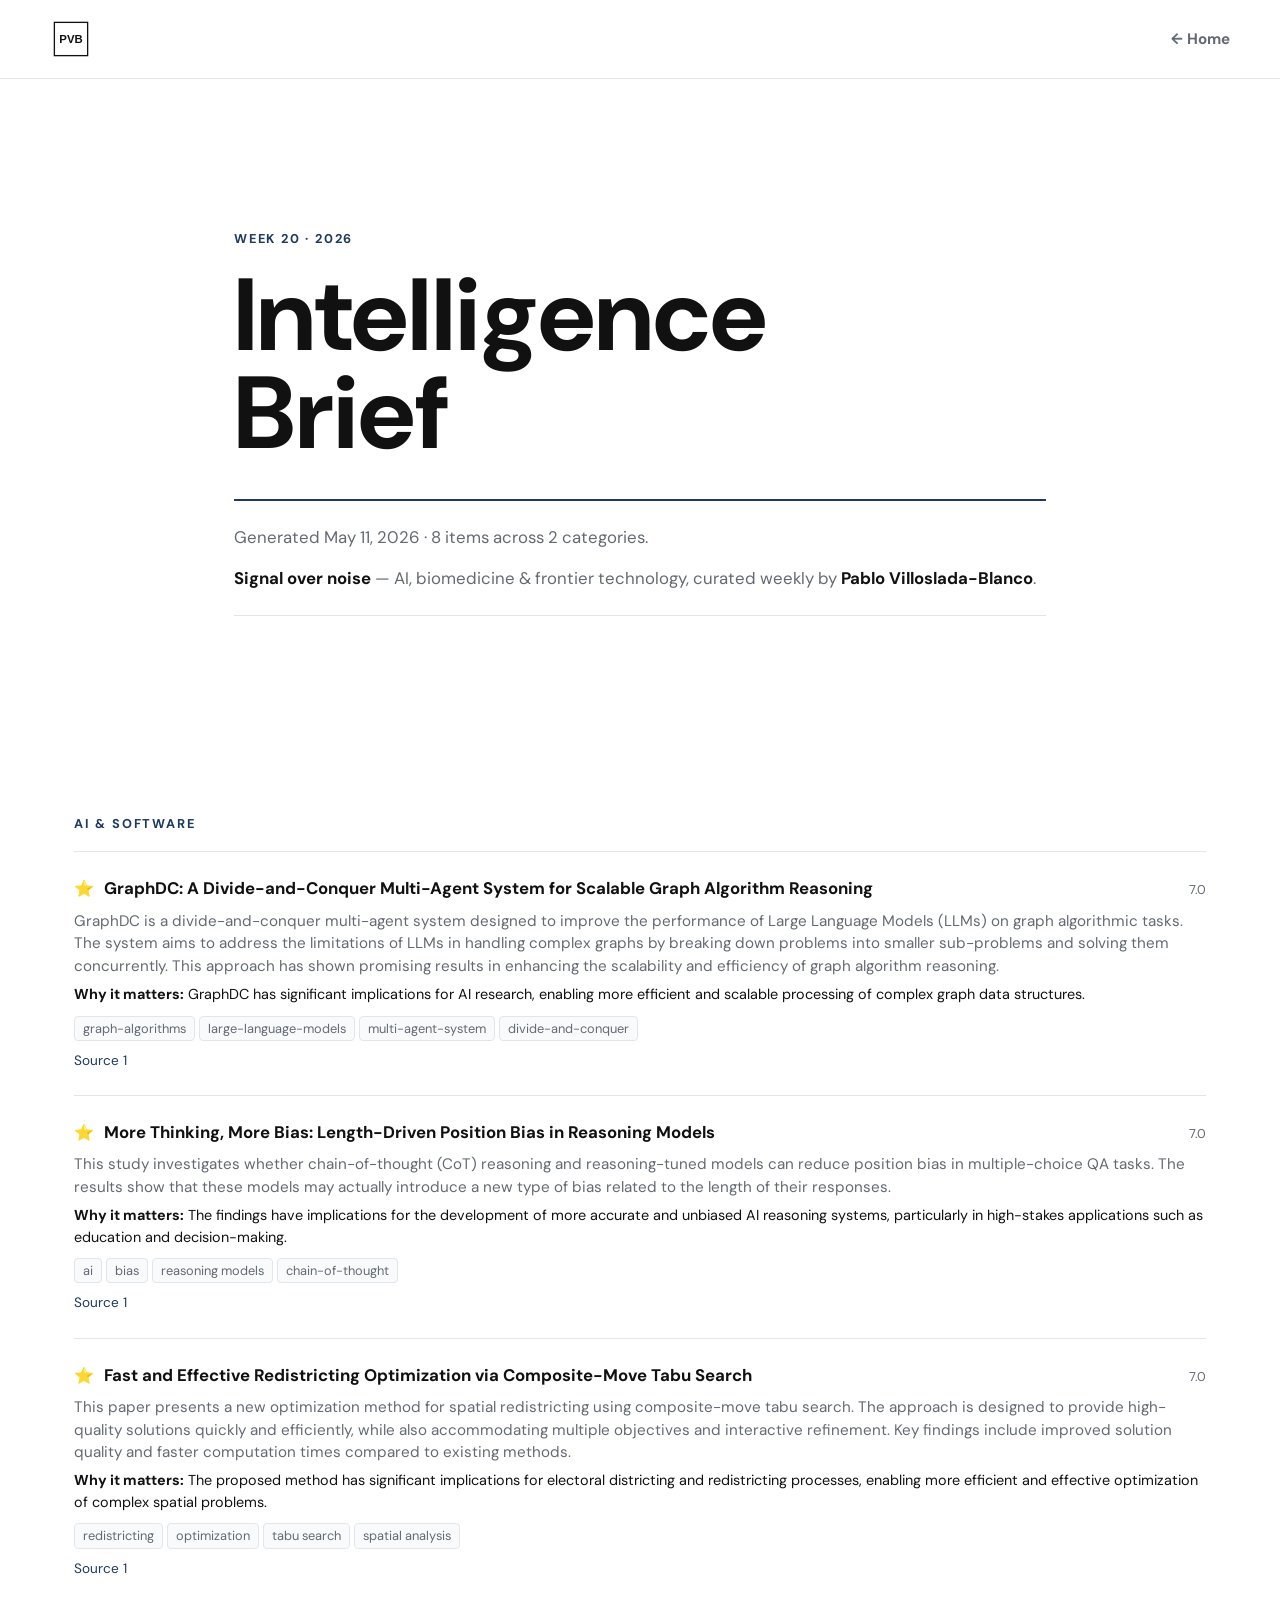
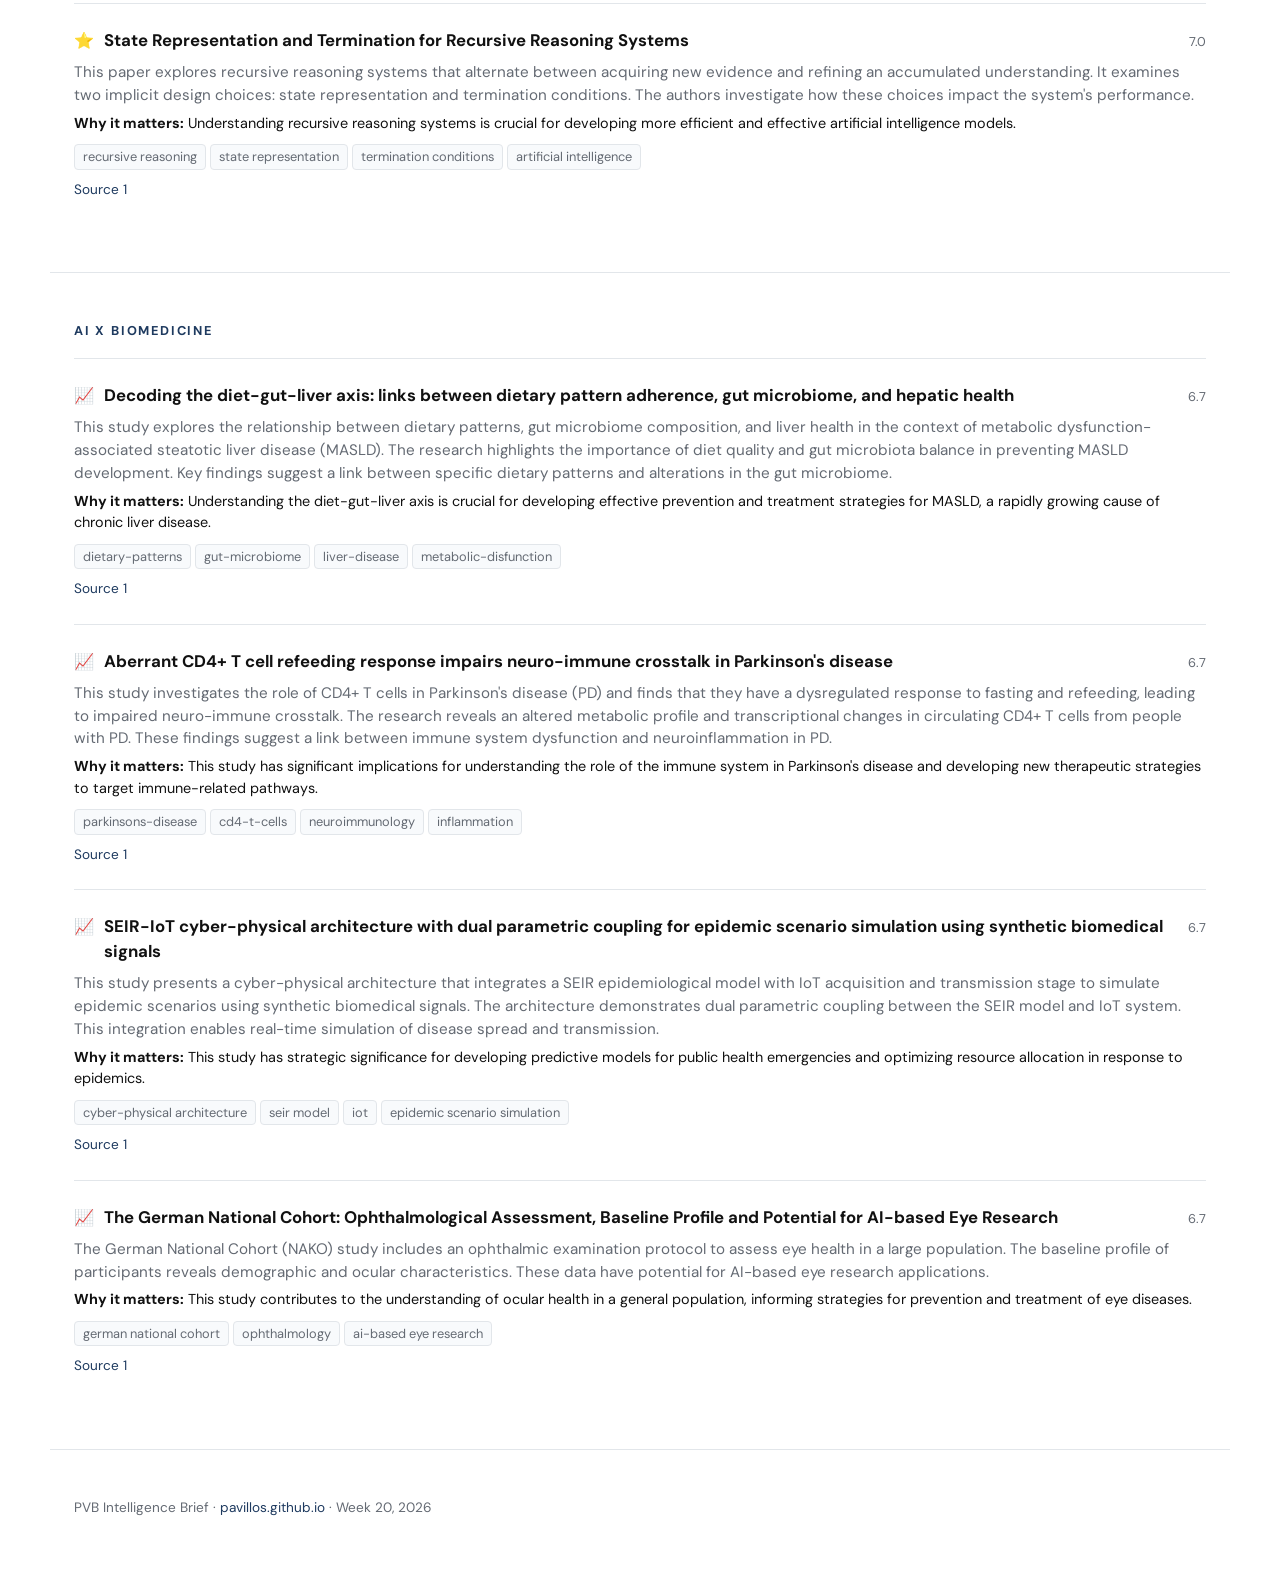
==== brief/index.html @ d98ef54e "Weekly digest — week 20, 2026" ====
<!doctype html>
<html lang="en">
  <head>
    <meta charset="utf-8">
    <meta name="viewport" content="width=device-width, initial-scale=1">
    <title>PVB Intelligence Brief — Week 20, 2026</title>
    <meta name="description" content="Weekly intelligence digest on AI, biomedicine and frontier technology by Pablo Villoslada-Blanco.">
    <meta name="theme-color" content="#1e3a5f">
    <link rel="icon" href="../assets/favicon.svg" type="image/svg+xml">
    <link rel="stylesheet" href="../styles.css">
    <!-- Privacy-friendly analytics by Plausible -->
    <script async src="https://plausible.io/js/pa-gQOaVCIU7dbw2mkgOzoFw.js"></script>
    <script>
      window.plausible=window.plausible||function(){(plausible.q=plausible.q||[]).push(arguments)},plausible.init=plausible.init||function(i){plausible.o=i||{}};
      plausible.init()
    </script>
  </head>
  <body class="brief-page">
    <header class="site-header brief-header">
      <a class="brand" href="../" aria-label="Back to Pablo Villoslada-Blanco home"><img src="../assets/logo-pvb.svg" alt="PVB" width="42" height="42"></a>
      <nav class="brief-nav" aria-label="Brief navigation">
        <a href="../">← Home</a>
      </nav>
    </header>

    <div class="brief-hero">
      <p class="section-kicker">Week 20 · 2026</p>
      <h1>Intelligence<br>Brief</h1>
      <div class="brief-note">
        <p>Generated May 11, 2026 · 8 items across 2 categories.</p>
        <p><strong>Signal over noise</strong> — AI, biomedicine &amp; frontier technology, curated weekly by <strong>Pablo Villoslada-Blanco</strong>.</p>
      </div>
    </div>

    
  <section style="max-width:var(--max);margin:0 auto;padding:48px 24px;border-bottom:1px solid var(--line)">
    <p class="section-kicker">AI & Software</p>
    <div>
    <div style="padding:24px 0;border-top:1px solid var(--line)">
      <div style="display:flex;align-items:baseline;gap:10px;margin-bottom:8px">
        <span style="font-size:1rem">⭐</span>
        <h3 style="margin:0;font-size:1.05rem;font-weight:700;color:var(--ink)">GraphDC: A Divide-and-Conquer Multi-Agent System for Scalable Graph Algorithm Reasoning</h3>
        <span style="margin-left:auto;font-size:0.8rem;color:var(--muted);white-space:nowrap">7.0</span>
      </div>
      <p style="margin:0 0 6px;color:var(--muted);font-size:0.95rem">GraphDC is a divide-and-conquer multi-agent system designed to improve the performance of Large Language Models (LLMs) on graph algorithmic tasks. The system aims to address the limitations of LLMs in handling complex graphs by breaking down problems into smaller sub-problems and solving them concurrently. This approach has shown promising results in enhancing the scalability and efficiency of graph algorithm reasoning.</p>
      <p style="margin:0 0 8px;font-size:0.9rem;color:var(--ink)"><strong>Why it matters:</strong> GraphDC has significant implications for AI research, enabling more efficient and scalable processing of complex graph data structures.</p>
      <div><span style="display:inline-block;background:var(--panel);border:1px solid var(--line);border-radius:4px;padding:2px 8px;font-size:0.8rem;color:var(--muted);margin:2px 4px 2px 0">graph-algorithms</span><span style="display:inline-block;background:var(--panel);border:1px solid var(--line);border-radius:4px;padding:2px 8px;font-size:0.8rem;color:var(--muted);margin:2px 4px 2px 0">large-language-models</span><span style="display:inline-block;background:var(--panel);border:1px solid var(--line);border-radius:4px;padding:2px 8px;font-size:0.8rem;color:var(--muted);margin:2px 4px 2px 0">multi-agent-system</span><span style="display:inline-block;background:var(--panel);border:1px solid var(--line);border-radius:4px;padding:2px 8px;font-size:0.8rem;color:var(--muted);margin:2px 4px 2px 0">divide-and-conquer</span></div>
      <p style="margin:8px 0 0;font-size:0.85rem"><a href="https://arxiv.org/abs/2605.06671" target="_blank" rel="noopener" style="color:var(--accent)">Source 1</a></p>
    </div>
    <div style="padding:24px 0;border-top:1px solid var(--line)">
      <div style="display:flex;align-items:baseline;gap:10px;margin-bottom:8px">
        <span style="font-size:1rem">⭐</span>
        <h3 style="margin:0;font-size:1.05rem;font-weight:700;color:var(--ink)">More Thinking, More Bias: Length-Driven Position Bias in Reasoning Models</h3>
        <span style="margin-left:auto;font-size:0.8rem;color:var(--muted);white-space:nowrap">7.0</span>
      </div>
      <p style="margin:0 0 6px;color:var(--muted);font-size:0.95rem">This study investigates whether chain-of-thought (CoT) reasoning and reasoning-tuned models can reduce position bias in multiple-choice QA tasks. The results show that these models may actually introduce a new type of bias related to the length of their responses.</p>
      <p style="margin:0 0 8px;font-size:0.9rem;color:var(--ink)"><strong>Why it matters:</strong> The findings have implications for the development of more accurate and unbiased AI reasoning systems, particularly in high-stakes applications such as education and decision-making.</p>
      <div><span style="display:inline-block;background:var(--panel);border:1px solid var(--line);border-radius:4px;padding:2px 8px;font-size:0.8rem;color:var(--muted);margin:2px 4px 2px 0">ai</span><span style="display:inline-block;background:var(--panel);border:1px solid var(--line);border-radius:4px;padding:2px 8px;font-size:0.8rem;color:var(--muted);margin:2px 4px 2px 0">bias</span><span style="display:inline-block;background:var(--panel);border:1px solid var(--line);border-radius:4px;padding:2px 8px;font-size:0.8rem;color:var(--muted);margin:2px 4px 2px 0">reasoning models</span><span style="display:inline-block;background:var(--panel);border:1px solid var(--line);border-radius:4px;padding:2px 8px;font-size:0.8rem;color:var(--muted);margin:2px 4px 2px 0">chain-of-thought</span></div>
      <p style="margin:8px 0 0;font-size:0.85rem"><a href="https://arxiv.org/abs/2605.06672" target="_blank" rel="noopener" style="color:var(--accent)">Source 1</a></p>
    </div>
    <div style="padding:24px 0;border-top:1px solid var(--line)">
      <div style="display:flex;align-items:baseline;gap:10px;margin-bottom:8px">
        <span style="font-size:1rem">⭐</span>
        <h3 style="margin:0;font-size:1.05rem;font-weight:700;color:var(--ink)">Fast and Effective Redistricting Optimization via Composite-Move Tabu Search</h3>
        <span style="margin-left:auto;font-size:0.8rem;color:var(--muted);white-space:nowrap">7.0</span>
      </div>
      <p style="margin:0 0 6px;color:var(--muted);font-size:0.95rem">This paper presents a new optimization method for spatial redistricting using composite-move tabu search. The approach is designed to provide high-quality solutions quickly and efficiently, while also accommodating multiple objectives and interactive refinement. Key findings include improved solution quality and faster computation times compared to existing methods.</p>
      <p style="margin:0 0 8px;font-size:0.9rem;color:var(--ink)"><strong>Why it matters:</strong> The proposed method has significant implications for electoral districting and redistricting processes, enabling more efficient and effective optimization of complex spatial problems.</p>
      <div><span style="display:inline-block;background:var(--panel);border:1px solid var(--line);border-radius:4px;padding:2px 8px;font-size:0.8rem;color:var(--muted);margin:2px 4px 2px 0">redistricting</span><span style="display:inline-block;background:var(--panel);border:1px solid var(--line);border-radius:4px;padding:2px 8px;font-size:0.8rem;color:var(--muted);margin:2px 4px 2px 0">optimization</span><span style="display:inline-block;background:var(--panel);border:1px solid var(--line);border-radius:4px;padding:2px 8px;font-size:0.8rem;color:var(--muted);margin:2px 4px 2px 0">tabu search</span><span style="display:inline-block;background:var(--panel);border:1px solid var(--line);border-radius:4px;padding:2px 8px;font-size:0.8rem;color:var(--muted);margin:2px 4px 2px 0">spatial analysis</span></div>
      <p style="margin:8px 0 0;font-size:0.85rem"><a href="https://arxiv.org/abs/2605.06682" target="_blank" rel="noopener" style="color:var(--accent)">Source 1</a></p>
    </div>
    <div style="padding:24px 0;border-top:1px solid var(--line)">
      <div style="display:flex;align-items:baseline;gap:10px;margin-bottom:8px">
        <span style="font-size:1rem">⭐</span>
        <h3 style="margin:0;font-size:1.05rem;font-weight:700;color:var(--ink)">State Representation and Termination for Recursive Reasoning Systems</h3>
        <span style="margin-left:auto;font-size:0.8rem;color:var(--muted);white-space:nowrap">7.0</span>
      </div>
      <p style="margin:0 0 6px;color:var(--muted);font-size:0.95rem">This paper explores recursive reasoning systems that alternate between acquiring new evidence and refining an accumulated understanding. It examines two implicit design choices: state representation and termination conditions. The authors investigate how these choices impact the system's performance.</p>
      <p style="margin:0 0 8px;font-size:0.9rem;color:var(--ink)"><strong>Why it matters:</strong> Understanding recursive reasoning systems is crucial for developing more efficient and effective artificial intelligence models.</p>
      <div><span style="display:inline-block;background:var(--panel);border:1px solid var(--line);border-radius:4px;padding:2px 8px;font-size:0.8rem;color:var(--muted);margin:2px 4px 2px 0">recursive reasoning</span><span style="display:inline-block;background:var(--panel);border:1px solid var(--line);border-radius:4px;padding:2px 8px;font-size:0.8rem;color:var(--muted);margin:2px 4px 2px 0">state representation</span><span style="display:inline-block;background:var(--panel);border:1px solid var(--line);border-radius:4px;padding:2px 8px;font-size:0.8rem;color:var(--muted);margin:2px 4px 2px 0">termination conditions</span><span style="display:inline-block;background:var(--panel);border:1px solid var(--line);border-radius:4px;padding:2px 8px;font-size:0.8rem;color:var(--muted);margin:2px 4px 2px 0">artificial intelligence</span></div>
      <p style="margin:8px 0 0;font-size:0.85rem"><a href="https://arxiv.org/abs/2605.06690" target="_blank" rel="noopener" style="color:var(--accent)">Source 1</a></p>
    </div></div>
  </section>
  <section style="max-width:var(--max);margin:0 auto;padding:48px 24px;border-bottom:1px solid var(--line)">
    <p class="section-kicker">AI x Biomedicine</p>
    <div>
    <div style="padding:24px 0;border-top:1px solid var(--line)">
      <div style="display:flex;align-items:baseline;gap:10px;margin-bottom:8px">
        <span style="font-size:1rem">📈</span>
        <h3 style="margin:0;font-size:1.05rem;font-weight:700;color:var(--ink)">Decoding the diet-gut-liver axis: links between dietary pattern adherence, gut microbiome, and hepatic health</h3>
        <span style="margin-left:auto;font-size:0.8rem;color:var(--muted);white-space:nowrap">6.7</span>
      </div>
      <p style="margin:0 0 6px;color:var(--muted);font-size:0.95rem">This study explores the relationship between dietary patterns, gut microbiome composition, and liver health in the context of metabolic dysfunction-associated steatotic liver disease (MASLD). The research highlights the importance of diet quality and gut microbiota balance in preventing MASLD development. Key findings suggest a link between specific dietary patterns and alterations in the gut microbiome.</p>
      <p style="margin:0 0 8px;font-size:0.9rem;color:var(--ink)"><strong>Why it matters:</strong> Understanding the diet-gut-liver axis is crucial for developing effective prevention and treatment strategies for MASLD, a rapidly growing cause of chronic liver disease.</p>
      <div><span style="display:inline-block;background:var(--panel);border:1px solid var(--line);border-radius:4px;padding:2px 8px;font-size:0.8rem;color:var(--muted);margin:2px 4px 2px 0">dietary-patterns</span><span style="display:inline-block;background:var(--panel);border:1px solid var(--line);border-radius:4px;padding:2px 8px;font-size:0.8rem;color:var(--muted);margin:2px 4px 2px 0">gut-microbiome</span><span style="display:inline-block;background:var(--panel);border:1px solid var(--line);border-radius:4px;padding:2px 8px;font-size:0.8rem;color:var(--muted);margin:2px 4px 2px 0">liver-disease</span><span style="display:inline-block;background:var(--panel);border:1px solid var(--line);border-radius:4px;padding:2px 8px;font-size:0.8rem;color:var(--muted);margin:2px 4px 2px 0">metabolic-disfunction</span></div>
      <p style="margin:8px 0 0;font-size:0.85rem"><a href="https://www.medrxiv.org/content/10.64898/2026.05.04.26352208v1?rss=1" target="_blank" rel="noopener" style="color:var(--accent)">Source 1</a></p>
    </div>
    <div style="padding:24px 0;border-top:1px solid var(--line)">
      <div style="display:flex;align-items:baseline;gap:10px;margin-bottom:8px">
        <span style="font-size:1rem">📈</span>
        <h3 style="margin:0;font-size:1.05rem;font-weight:700;color:var(--ink)">Aberrant CD4+ T cell refeeding response impairs neuro-immune crosstalk in Parkinson's disease</h3>
        <span style="margin-left:auto;font-size:0.8rem;color:var(--muted);white-space:nowrap">6.7</span>
      </div>
      <p style="margin:0 0 6px;color:var(--muted);font-size:0.95rem">This study investigates the role of CD4+ T cells in Parkinson's disease (PD) and finds that they have a dysregulated response to fasting and refeeding, leading to impaired neuro-immune crosstalk. The research reveals an altered metabolic profile and transcriptional changes in circulating CD4+ T cells from people with PD. These findings suggest a link between immune system dysfunction and neuroinflammation in PD.</p>
      <p style="margin:0 0 8px;font-size:0.9rem;color:var(--ink)"><strong>Why it matters:</strong> This study has significant implications for understanding the role of the immune system in Parkinson's disease and developing new therapeutic strategies to target immune-related pathways.</p>
      <div><span style="display:inline-block;background:var(--panel);border:1px solid var(--line);border-radius:4px;padding:2px 8px;font-size:0.8rem;color:var(--muted);margin:2px 4px 2px 0">parkinsons-disease</span><span style="display:inline-block;background:var(--panel);border:1px solid var(--line);border-radius:4px;padding:2px 8px;font-size:0.8rem;color:var(--muted);margin:2px 4px 2px 0">cd4-t-cells</span><span style="display:inline-block;background:var(--panel);border:1px solid var(--line);border-radius:4px;padding:2px 8px;font-size:0.8rem;color:var(--muted);margin:2px 4px 2px 0">neuroimmunology</span><span style="display:inline-block;background:var(--panel);border:1px solid var(--line);border-radius:4px;padding:2px 8px;font-size:0.8rem;color:var(--muted);margin:2px 4px 2px 0">inflammation</span></div>
      <p style="margin:8px 0 0;font-size:0.85rem"><a href="https://www.biorxiv.org/content/10.64898/2026.05.06.723248v1?rss=1" target="_blank" rel="noopener" style="color:var(--accent)">Source 1</a></p>
    </div>
    <div style="padding:24px 0;border-top:1px solid var(--line)">
      <div style="display:flex;align-items:baseline;gap:10px;margin-bottom:8px">
        <span style="font-size:1rem">📈</span>
        <h3 style="margin:0;font-size:1.05rem;font-weight:700;color:var(--ink)">SEIR-IoT cyber-physical architecture with dual parametric coupling for epidemic scenario simulation using synthetic biomedical signals</h3>
        <span style="margin-left:auto;font-size:0.8rem;color:var(--muted);white-space:nowrap">6.7</span>
      </div>
      <p style="margin:0 0 6px;color:var(--muted);font-size:0.95rem">This study presents a cyber-physical architecture that integrates a SEIR epidemiological model with IoT acquisition and transmission stage to simulate epidemic scenarios using synthetic biomedical signals. The architecture demonstrates dual parametric coupling between the SEIR model and IoT system. This integration enables real-time simulation of disease spread and transmission.</p>
      <p style="margin:0 0 8px;font-size:0.9rem;color:var(--ink)"><strong>Why it matters:</strong> This study has strategic significance for developing predictive models for public health emergencies and optimizing resource allocation in response to epidemics.</p>
      <div><span style="display:inline-block;background:var(--panel);border:1px solid var(--line);border-radius:4px;padding:2px 8px;font-size:0.8rem;color:var(--muted);margin:2px 4px 2px 0">cyber-physical architecture</span><span style="display:inline-block;background:var(--panel);border:1px solid var(--line);border-radius:4px;padding:2px 8px;font-size:0.8rem;color:var(--muted);margin:2px 4px 2px 0">seir model</span><span style="display:inline-block;background:var(--panel);border:1px solid var(--line);border-radius:4px;padding:2px 8px;font-size:0.8rem;color:var(--muted);margin:2px 4px 2px 0">iot</span><span style="display:inline-block;background:var(--panel);border:1px solid var(--line);border-radius:4px;padding:2px 8px;font-size:0.8rem;color:var(--muted);margin:2px 4px 2px 0">epidemic scenario simulation</span></div>
      <p style="margin:8px 0 0;font-size:0.85rem"><a href="https://www.medrxiv.org/content/10.64898/2026.05.06.26352603v1?rss=1" target="_blank" rel="noopener" style="color:var(--accent)">Source 1</a></p>
    </div>
    <div style="padding:24px 0;border-top:1px solid var(--line)">
      <div style="display:flex;align-items:baseline;gap:10px;margin-bottom:8px">
        <span style="font-size:1rem">📈</span>
        <h3 style="margin:0;font-size:1.05rem;font-weight:700;color:var(--ink)">The German National Cohort: Ophthalmological Assessment, Baseline Profile and Potential for AI-based Eye Research</h3>
        <span style="margin-left:auto;font-size:0.8rem;color:var(--muted);white-space:nowrap">6.7</span>
      </div>
      <p style="margin:0 0 6px;color:var(--muted);font-size:0.95rem">The German National Cohort (NAKO) study includes an ophthalmic examination protocol to assess eye health in a large population. The baseline profile of participants reveals demographic and ocular characteristics. These data have potential for AI-based eye research applications.</p>
      <p style="margin:0 0 8px;font-size:0.9rem;color:var(--ink)"><strong>Why it matters:</strong> This study contributes to the understanding of ocular health in a general population, informing strategies for prevention and treatment of eye diseases.</p>
      <div><span style="display:inline-block;background:var(--panel);border:1px solid var(--line);border-radius:4px;padding:2px 8px;font-size:0.8rem;color:var(--muted);margin:2px 4px 2px 0">german national cohort</span><span style="display:inline-block;background:var(--panel);border:1px solid var(--line);border-radius:4px;padding:2px 8px;font-size:0.8rem;color:var(--muted);margin:2px 4px 2px 0">ophthalmology</span><span style="display:inline-block;background:var(--panel);border:1px solid var(--line);border-radius:4px;padding:2px 8px;font-size:0.8rem;color:var(--muted);margin:2px 4px 2px 0">ai-based eye research</span></div>
      <p style="margin:8px 0 0;font-size:0.85rem"><a href="https://www.medrxiv.org/content/10.64898/2026.05.04.26352019v1?rss=1" target="_blank" rel="noopener" style="color:var(--accent)">Source 1</a></p>
    </div></div>
  </section>

    <footer style="max-width:var(--max);margin:0 auto;padding:48px 24px;color:var(--muted);font-size:0.85rem">
      <p>PVB Intelligence Brief · <a href="../" style="color:var(--accent)">pavillos.github.io</a> · Week 20, 2026</p>
    </footer>
  </body>
</html>
---- styles.css ----
@import url("https://fonts.googleapis.com/css2?family=DM+Sans:opsz,wght@9..40,300;9..40,400;9..40,500;9..40,700&display=swap");

:root {
  --bg: #ffffff;
  --ink: #111111;
  --muted: #646a73;
  --soft: #f3f5f7;
  --line: #e2e6ea;
  --accent: #1e3a5f;
  --accent-dark: #132540;
  --panel: #f8fafc;
  --max: 1180px;
}

* {
  box-sizing: border-box;
}

html {
  scroll-behavior: smooth;
}

body {
  margin: 0;
  background: var(--bg);
  color: var(--ink);
  font-family: "DM Sans", -apple-system, BlinkMacSystemFont, "Segoe UI", sans-serif;
  line-height: 1.5;
}

a {
  color: inherit;
  text-decoration: none;
}

.site-header {
  position: sticky;
  top: 0;
  z-index: 10;
  display: flex;
  align-items: center;
  justify-content: space-between;
  gap: 24px;
  padding: 18px max(24px, calc((100vw - var(--max)) / 2));
  background: rgba(255, 255, 255, 0.9);
  border-bottom: 1px solid var(--line);
  backdrop-filter: blur(16px);
}

.brand {
  display: grid;
  width: 42px;
  height: 42px;
  place-items: center;
  font-weight: 700;
  letter-spacing: 0;
}

.nav {
  display: flex;
  gap: 24px;
  color: var(--muted);
  font-size: 0.95rem;
}

.nav a:hover,
.text-link:hover,
.link-row a:hover,
.project a:hover,
.contact-links a:hover {
  color: var(--accent);
}

.lang-switch {
  display: flex;
  border: 1px solid var(--line);
}

.lang-button {
  min-width: 42px;
  height: 34px;
  border: 0;
  background: transparent;
  color: var(--muted);
  font: inherit;
  font-size: 0.85rem;
  cursor: pointer;
}

.lang-button.is-active {
  background: var(--ink);
  color: #ffffff;
}

main {
  overflow: hidden;
}

.hero-eyebrow {
  grid-column: 1 / -1;
  justify-self: center;
  width: min(var(--max), calc(100vw - 48px));
  margin-bottom: -18px;
  white-space: nowrap;
  text-align: center;
  font-size: clamp(0.64rem, 0.86vw, 0.8rem);
  letter-spacing: 0.12em;
}

.hero {
  display: grid;
  grid-template-columns: minmax(0, 1.05fr) minmax(320px, 0.72fr);
  gap: clamp(36px, 6vw, 72px);
  align-items: start;
  max-width: var(--max);
  margin: 0 auto;
  padding: clamp(56px, 7vw, 76px) 24px 44px;
}

.eyebrow,
.section-kicker {
  margin: 0 0 18px;
  color: var(--accent);
  font-size: 0.8rem;
  font-weight: 700;
  letter-spacing: 0.14em;
  text-transform: uppercase;
}

h1,
h2,
h3,
p {
  margin-top: 0;
}

h1 {
  max-width: 760px;
  margin-bottom: 24px;
  font-size: clamp(3.2rem, 7vw, 6.6rem);
  line-height: 0.96;
  letter-spacing: 0;
}

h2 {
  margin-bottom: 24px;
  font-size: clamp(2rem, 4vw, 4.25rem);
  line-height: 1.02;
  letter-spacing: 0;
}

h3 {
  margin-bottom: 12px;
  font-size: 1.12rem;
}

.lead {
  max-width: 780px;
  margin-bottom: 20px;
  color: #222831;
  font-size: clamp(1.25rem, 2vw, 1.75rem);
  line-height: 1.35;
}

.current {
  max-width: 720px;
  color: var(--muted);
  font-size: 1.05rem;
}

.actions {
  display: flex;
  flex-wrap: wrap;
  gap: 12px;
  margin-top: 34px;
}

.button {
  display: inline-flex;
  min-height: 44px;
  align-items: center;
  justify-content: center;
  padding: 10px 18px;
  border: 1px solid var(--ink);
  font-weight: 700;
}

.button.primary {
  background: var(--ink);
  color: #ffffff;
}

.button:hover {
  border-color: var(--accent);
  color: var(--accent);
}

.button.primary:hover {
  background: var(--accent);
  color: #ffffff;
}

.button.subtle {
  border-color: var(--line);
  color: var(--accent);
}

.brief-page main {
  overflow: visible;
}

.brief-hero {
  max-width: 860px;
  margin: 0 auto;
  padding: clamp(82px, 12vw, 150px) 24px;
}

.brief-hero h1 {
  max-width: 820px;
  font-size: clamp(3.2rem, 8vw, 7rem);
}

.brief-note {
  display: grid;
  gap: 16px;
  margin: 36px 0 0;
  padding: 24px 0;
  border-top: 2px solid var(--accent);
  border-bottom: 1px solid var(--line);
  color: var(--muted);
  font-size: 1.05rem;
}

.brief-note p {
  margin: 0;
}

.brief-note strong {
  color: var(--ink);
}

.portrait-block {
  margin: 0;
}

.portrait-block img {
  display: block;
  width: 100%;
  height: auto;
  border: 1px solid var(--line);
}

.portrait-block figcaption {
  margin-top: 12px;
  color: var(--muted);
  font-size: 0.9rem;
}

.portrait-brief-link {
  display: flex;
  width: min(100%, 320px);
  min-height: 48px;
  align-items: center;
  justify-content: center;
  margin: 28px auto 0;
  padding: 12px 18px;
  background: var(--accent);
  color: #ffffff;
  font-weight: 700;
  text-align: center;
}

.portrait-brief-link:hover {
  background: var(--accent-dark);
  color: #ffffff;
}

.metrics {
  display: grid;
  grid-template-columns: repeat(4, minmax(0, 1fr));
  justify-content: center;
  justify-items: center;
  gap: 32px;
  width: min(880px, calc(100vw - 48px));
  margin: 0 auto;
  padding: 0 0 42px;
  border-bottom: 1px solid var(--line);
  text-align: center;
}

.metrics div,
.metrics .metric-link {
  width: 100%;
  padding: 24px 8px;
  border-top: 2px solid var(--accent);
}


.metrics .metric-link {
  color: inherit;
}

.metrics .metric-link:hover span {
  color: var(--accent);
}

.metrics strong {
  display: block;
  font-size: clamp(2rem, 4vw, 3.6rem);
  line-height: 1;
}

.metrics span {
  color: var(--muted);
}

.metrics span,
.link-row a,
.project-links a,
.contact-links a {
  overflow-wrap: anywhere;
}

.section {
  max-width: var(--max);
  margin: 0 auto;
  padding: 92px 24px;
  border-bottom: 1px solid var(--line);
}

.section-grid {
  display: grid;
  grid-template-columns: minmax(260px, 0.9fr) minmax(0, 1.1fr);
  gap: 72px;
}

.section-body {
  color: #2f343b;
  font-size: 1.08rem;
}

.section-body p {
  margin-bottom: 18px;
}

.about .section-body p,
#consulting .section-body p {
  text-align: justify;
  hyphens: auto;
}

.card-grid {
  display: grid;
  grid-template-columns: repeat(4, 1fr);
  gap: 16px;
  margin-top: 36px;
}

.card {
  min-height: 245px;
  padding: 24px;
  background: var(--panel);
  border: 1px solid var(--line);
  border-top: 3px solid var(--accent);
}

.card p,
.project p {
  color: var(--muted);
}

.project-list {
  display: grid;
  gap: 14px;
}

.project {
  display: grid;
  grid-template-columns: minmax(0, 1fr) auto;
  gap: 24px;
  align-items: start;
  padding: 22px 0;
  border-top: 1px solid var(--line);
}

.project:last-child {
  border-bottom: 1px solid var(--line);
}

.project a,
.text-link,
.link-row a {
  color: var(--accent);
  font-weight: 700;
}

.link-row {
  display: flex;
  flex-wrap: wrap;
  gap: 16px 24px;
  margin-top: 26px;
}

.service-list {
  display: grid;
  gap: 12px;
  padding-left: 20px;
}

.service-list li::marker {
  color: var(--accent);
}

.contact {
  border-bottom: 0;
}

.contact-panel {
  padding: 42px;
  background: var(--ink);
  color: #ffffff;
}

.contact-panel h2 {
  max-width: 900px;
}

.contact-links {
  display: flex;
  flex-wrap: wrap;
  gap: 16px 26px;
  color: #dbe4ef;
  font-weight: 700;
}

.site-footer {
  display: flex;
  justify-content: space-between;
  gap: 24px;
  max-width: var(--max);
  margin: 0 auto;
  padding: 28px 24px 44px;
  color: var(--muted);
  font-size: 0.92rem;
}

@media (max-width: 1100px) {
  .hero {
    min-height: auto;
  }
}


@media (max-width: 1100px) and (orientation: portrait) {
  .hero {
    grid-template-columns: 1fr;
    gap: 34px;
  }

  .portrait-block {
    max-width: 460px;
    margin-right: auto;
    margin-left: auto;
  }

  .portrait-block img {
    aspect-ratio: 1;
    object-fit: cover;
  }
}

@media (max-width: 920px) {
  .site-header {
    align-items: center;
  }

  .nav {
    display: none;
  }

  .hero,
  .section-grid {
    grid-template-columns: 1fr;
    gap: 34px;
  }

  .hero {
    min-height: auto;
    padding-top: 48px;
  }

  h1 {
    max-width: 720px;
    font-size: clamp(3.2rem, 8vw, 4.8rem);
    line-height: 1;
  }

  .portrait-block {
    max-width: 460px;
    margin-right: auto;
    margin-left: auto;
  }

  .portrait-block img {
    aspect-ratio: 1;
    object-fit: cover;
  }

  .metrics,
  .card-grid {
    grid-template-columns: repeat(2, 1fr);
  }
}

@media (max-width: 560px) {
  .site-header {
    padding: 14px 18px;
  }

  .brand {
    width: 38px;
    height: 38px;
  }

  .hero,
  .section,
  .metrics,
  .site-footer {
    padding-left: 18px;
    padding-right: 18px;
  }

  .hero {
    gap: 28px;
    padding-top: 38px;
    padding-bottom: 34px;
  }

  h1 {
    font-size: clamp(2.45rem, 12vw, 3.35rem);
    line-height: 1;
    margin-bottom: 20px;
  }

  .eyebrow,
  .section-kicker {
    font-size: 0.74rem;
    line-height: 1.45;
  }

  .lead {
    font-size: 1.12rem;
    line-height: 1.4;
  }

  .current {
    font-size: 1rem;
  }

  .actions {
    display: grid;
    grid-template-columns: 1fr;
    gap: 10px;
    margin-top: 28px;
  }

  .button {
    width: 100%;
  }

  .portrait-block {
    max-width: min(100%, 360px);
    margin-right: auto;
    margin-left: auto;
  }

  .portrait-block img {
    aspect-ratio: 1;
    object-fit: cover;
  }

  .section {
    padding-top: 68px;
    padding-bottom: 68px;
  }

  .metrics,
  .card-grid {
    grid-template-columns: 1fr;
  }

  .metrics {
    width: min(340px, calc(100vw - 36px));
  }

  .metrics div,
  .metrics .metric-link {
    padding-right: 12px;
    padding-left: 12px;
  }

  .project {
    grid-template-columns: 1fr;
    gap: 8px;
  }

  .contact-panel {
    padding: 28px;
  }

  .site-footer {
    flex-direction: column;
  }
}

.brand img {
  display: block;
  width: 42px;
  height: 42px;
}

.nav {
  gap: 14px;
  font-size: 0.88rem;
  white-space: nowrap;
}


.portrait-block figcaption {
  text-align: center;
}

.project-links {
  display: flex;
  flex-wrap: wrap;
  gap: 12px 18px;
  justify-content: flex-end;
  color: var(--accent);
  font-weight: 700;
}

.definition-note {
  color: var(--muted);
  border-left: 3px solid var(--accent);
  padding-left: 16px;
}

.screen-grid {
  display: grid;
  grid-template-columns: repeat(2, minmax(0, 1fr));
  gap: 14px;
  margin: 28px 0 20px;
}

.screen-card {
  min-height: 190px;
  padding: 22px;
  border: 1px solid var(--line);
  border-top: 3px solid var(--accent);
  background: #ffffff;
}

.screen-card span,
.timeline span {
  display: block;
  margin-bottom: 10px;
  color: var(--accent);
  font-size: 0.76rem;
  font-weight: 700;
  letter-spacing: 0.12em;
  text-transform: uppercase;
}

.screen-card p,
.timeline p,
.compact-list p {
  color: var(--muted);
}

.compact-list {
  display: grid;
  gap: 16px;
}

.compact-list p {
  margin: 0;
}

.compact-list strong {
  color: var(--ink);
}

.timeline {
  display: grid;
  gap: 24px;
}

.timeline article {
  padding-top: 20px;
  border-top: 1px solid var(--line);
}

@media (max-width: 1120px) {
  .nav {
    gap: 10px;
    font-size: 0.82rem;
  }
}

@media (max-width: 920px) {
  .hero-eyebrow {
    width: calc(100vw - 48px);
    white-space: normal;
  }

  .metrics {
    grid-template-columns: repeat(2, minmax(0, 1fr));
    gap: 28px;
    width: min(520px, calc(100vw - 48px));
  }

  .project-links {
    justify-content: flex-start;
  }
}

@media (max-width: 560px) {
  .screen-grid {
    grid-template-columns: 1fr;
  }

  .hero-eyebrow {
    width: calc(100vw - 36px);
    font-size: 0.68rem;
  }

  .metrics {
    grid-template-columns: 1fr;
    width: min(340px, calc(100vw - 36px));
  }
}

@media (max-width: 1100px) {
  .nav {
    display: none;
  }
}

@media (max-width: 920px) {
  .about .section-body p,
  #consulting .section-body p {
    text-align: left;
    hyphens: none;
  }
}

.brief-header {
  justify-content: space-between;
}

.brief-nav {
  color: var(--muted);
  font-size: 0.95rem;
  font-weight: 700;
}

.brief-nav a:hover {
  color: var(--accent);
}

.brief-main {
  display: grid;
  min-height: calc(100vh - 79px);
  place-items: center;
  padding: 24px;
  text-align: center;
}

.brief-main h1 {
  margin: 0;
  font-size: clamp(3.5rem, 10vw, 8rem);
}
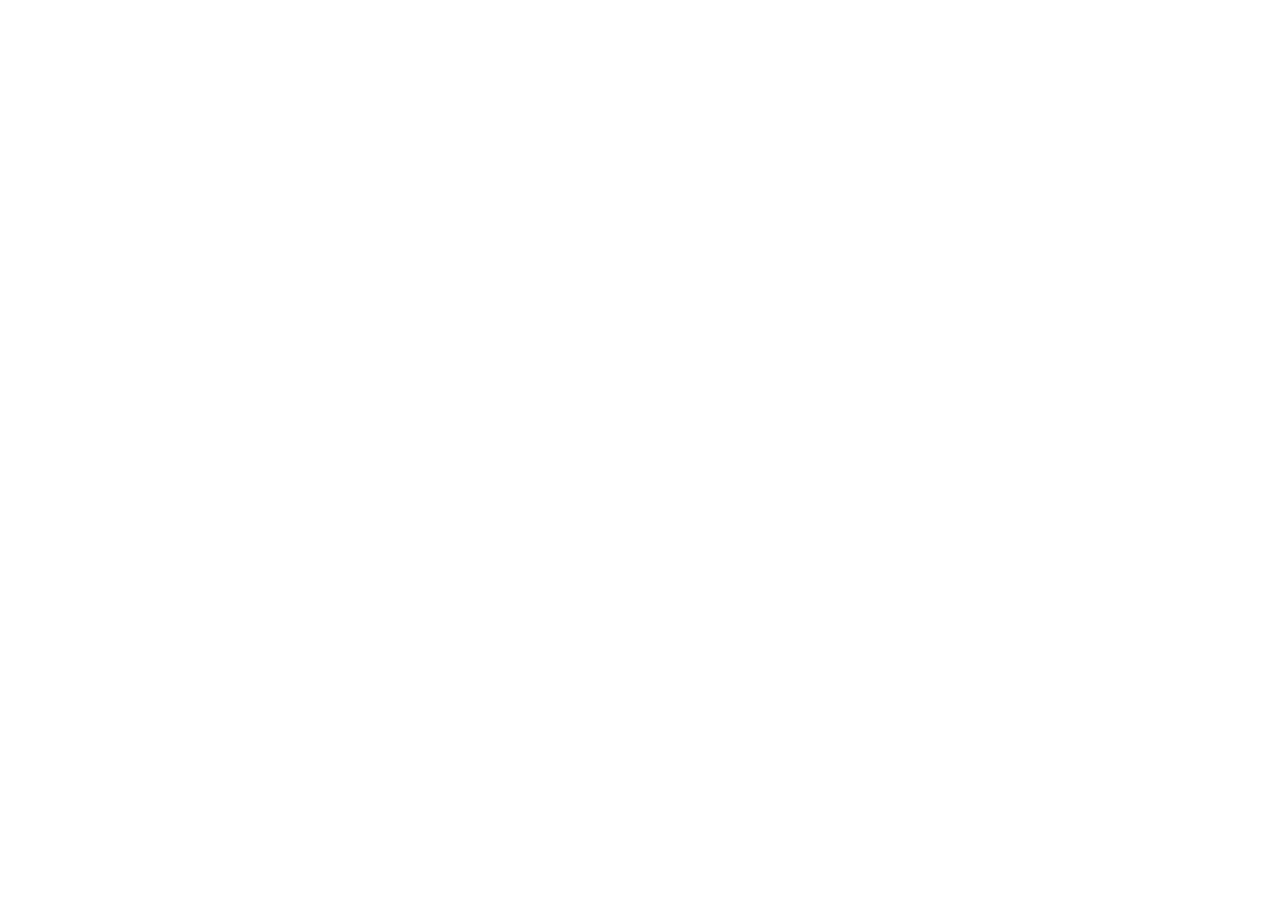
==== commit 0941bfe4: "brief: redirect to Vercel weekly page" ====
--- a/brief/index.html
+++ b/brief/index.html
@@ -2,136 +2,11 @@
 <html lang="en">
   <head>
     <meta charset="utf-8">
-    <meta name="viewport" content="width=device-width, initial-scale=1">
-    <title>PVB Intelligence Brief — Week 20, 2026</title>
-    <meta name="description" content="Weekly intelligence digest on AI, biomedicine and frontier technology by Pablo Villoslada-Blanco.">
-    <meta name="theme-color" content="#1e3a5f">
-    <link rel="icon" href="../assets/favicon.svg" type="image/svg+xml">
-    <link rel="stylesheet" href="../styles.css">
-    <!-- Privacy-friendly analytics by Plausible -->
-    <script async src="https://plausible.io/js/pa-gQOaVCIU7dbw2mkgOzoFw.js"></script>
-    <script>
-      window.plausible=window.plausible||function(){(plausible.q=plausible.q||[]).push(arguments)},plausible.init=plausible.init||function(i){plausible.o=i||{}};
-      plausible.init()
-    </script>
+    <meta http-equiv="refresh" content="0; url=https://pvb-intelligence-brief.vercel.app/weekly">
+    <link rel="canonical" href="https://pvb-intelligence-brief.vercel.app/weekly">
+    <title>PVB Intelligence Brief</title>
   </head>
-  <body class="brief-page">
-    <header class="site-header brief-header">
-      <a class="brand" href="../" aria-label="Back to Pablo Villoslada-Blanco home"><img src="../assets/logo-pvb.svg" alt="PVB" width="42" height="42"></a>
-      <nav class="brief-nav" aria-label="Brief navigation">
-        <a href="../">← Home</a>
-      </nav>
-    </header>
-
-    <div class="brief-hero">
-      <p class="section-kicker">Week 20 · 2026</p>
-      <h1>Intelligence<br>Brief</h1>
-      <div class="brief-note">
-        <p>Generated May 11, 2026 · 8 items across 2 categories.</p>
-        <p><strong>Signal over noise</strong> — AI, biomedicine &amp; frontier technology, curated weekly by <strong>Pablo Villoslada-Blanco</strong>.</p>
-      </div>
-    </div>
-
-    
-  <section style="max-width:var(--max);margin:0 auto;padding:48px 24px;border-bottom:1px solid var(--line)">
-    <p class="section-kicker">AI & Software</p>
-    <div>
-    <div style="padding:24px 0;border-top:1px solid var(--line)">
-      <div style="display:flex;align-items:baseline;gap:10px;margin-bottom:8px">
-        <span style="font-size:1rem">⭐</span>
-        <h3 style="margin:0;font-size:1.05rem;font-weight:700;color:var(--ink)">GraphDC: A Divide-and-Conquer Multi-Agent System for Scalable Graph Algorithm Reasoning</h3>
-        <span style="margin-left:auto;font-size:0.8rem;color:var(--muted);white-space:nowrap">7.0</span>
-      </div>
-      <p style="margin:0 0 6px;color:var(--muted);font-size:0.95rem">GraphDC is a divide-and-conquer multi-agent system designed to improve the performance of Large Language Models (LLMs) on graph algorithmic tasks. The system aims to address the limitations of LLMs in handling complex graphs by breaking down problems into smaller sub-problems and solving them concurrently. This approach has shown promising results in enhancing the scalability and efficiency of graph algorithm reasoning.</p>
-      <p style="margin:0 0 8px;font-size:0.9rem;color:var(--ink)"><strong>Why it matters:</strong> GraphDC has significant implications for AI research, enabling more efficient and scalable processing of complex graph data structures.</p>
-      <div><span style="display:inline-block;background:var(--panel);border:1px solid var(--line);border-radius:4px;padding:2px 8px;font-size:0.8rem;color:var(--muted);margin:2px 4px 2px 0">graph-algorithms</span><span style="display:inline-block;background:var(--panel);border:1px solid var(--line);border-radius:4px;padding:2px 8px;font-size:0.8rem;color:var(--muted);margin:2px 4px 2px 0">large-language-models</span><span style="display:inline-block;background:var(--panel);border:1px solid var(--line);border-radius:4px;padding:2px 8px;font-size:0.8rem;color:var(--muted);margin:2px 4px 2px 0">multi-agent-system</span><span style="display:inline-block;background:var(--panel);border:1px solid var(--line);border-radius:4px;padding:2px 8px;font-size:0.8rem;color:var(--muted);margin:2px 4px 2px 0">divide-and-conquer</span></div>
-      <p style="margin:8px 0 0;font-size:0.85rem"><a href="https://arxiv.org/abs/2605.06671" target="_blank" rel="noopener" style="color:var(--accent)">Source 1</a></p>
-    </div>
-    <div style="padding:24px 0;border-top:1px solid var(--line)">
-      <div style="display:flex;align-items:baseline;gap:10px;margin-bottom:8px">
-        <span style="font-size:1rem">⭐</span>
-        <h3 style="margin:0;font-size:1.05rem;font-weight:700;color:var(--ink)">More Thinking, More Bias: Length-Driven Position Bias in Reasoning Models</h3>
-        <span style="margin-left:auto;font-size:0.8rem;color:var(--muted);white-space:nowrap">7.0</span>
-      </div>
-      <p style="margin:0 0 6px;color:var(--muted);font-size:0.95rem">This study investigates whether chain-of-thought (CoT) reasoning and reasoning-tuned models can reduce position bias in multiple-choice QA tasks. The results show that these models may actually introduce a new type of bias related to the length of their responses.</p>
-      <p style="margin:0 0 8px;font-size:0.9rem;color:var(--ink)"><strong>Why it matters:</strong> The findings have implications for the development of more accurate and unbiased AI reasoning systems, particularly in high-stakes applications such as education and decision-making.</p>
-      <div><span style="display:inline-block;background:var(--panel);border:1px solid var(--line);border-radius:4px;padding:2px 8px;font-size:0.8rem;color:var(--muted);margin:2px 4px 2px 0">ai</span><span style="display:inline-block;background:var(--panel);border:1px solid var(--line);border-radius:4px;padding:2px 8px;font-size:0.8rem;color:var(--muted);margin:2px 4px 2px 0">bias</span><span style="display:inline-block;background:var(--panel);border:1px solid var(--line);border-radius:4px;padding:2px 8px;font-size:0.8rem;color:var(--muted);margin:2px 4px 2px 0">reasoning models</span><span style="display:inline-block;background:var(--panel);border:1px solid var(--line);border-radius:4px;padding:2px 8px;font-size:0.8rem;color:var(--muted);margin:2px 4px 2px 0">chain-of-thought</span></div>
-      <p style="margin:8px 0 0;font-size:0.85rem"><a href="https://arxiv.org/abs/2605.06672" target="_blank" rel="noopener" style="color:var(--accent)">Source 1</a></p>
-    </div>
-    <div style="padding:24px 0;border-top:1px solid var(--line)">
-      <div style="display:flex;align-items:baseline;gap:10px;margin-bottom:8px">
-        <span style="font-size:1rem">⭐</span>
-        <h3 style="margin:0;font-size:1.05rem;font-weight:700;color:var(--ink)">Fast and Effective Redistricting Optimization via Composite-Move Tabu Search</h3>
-        <span style="margin-left:auto;font-size:0.8rem;color:var(--muted);white-space:nowrap">7.0</span>
-      </div>
-      <p style="margin:0 0 6px;color:var(--muted);font-size:0.95rem">This paper presents a new optimization method for spatial redistricting using composite-move tabu search. The approach is designed to provide high-quality solutions quickly and efficiently, while also accommodating multiple objectives and interactive refinement. Key findings include improved solution quality and faster computation times compared to existing methods.</p>
-      <p style="margin:0 0 8px;font-size:0.9rem;color:var(--ink)"><strong>Why it matters:</strong> The proposed method has significant implications for electoral districting and redistricting processes, enabling more efficient and effective optimization of complex spatial problems.</p>
-      <div><span style="display:inline-block;background:var(--panel);border:1px solid var(--line);border-radius:4px;padding:2px 8px;font-size:0.8rem;color:var(--muted);margin:2px 4px 2px 0">redistricting</span><span style="display:inline-block;background:var(--panel);border:1px solid var(--line);border-radius:4px;padding:2px 8px;font-size:0.8rem;color:var(--muted);margin:2px 4px 2px 0">optimization</span><span style="display:inline-block;background:var(--panel);border:1px solid var(--line);border-radius:4px;padding:2px 8px;font-size:0.8rem;color:var(--muted);margin:2px 4px 2px 0">tabu search</span><span style="display:inline-block;background:var(--panel);border:1px solid var(--line);border-radius:4px;padding:2px 8px;font-size:0.8rem;color:var(--muted);margin:2px 4px 2px 0">spatial analysis</span></div>
-      <p style="margin:8px 0 0;font-size:0.85rem"><a href="https://arxiv.org/abs/2605.06682" target="_blank" rel="noopener" style="color:var(--accent)">Source 1</a></p>
-    </div>
-    <div style="padding:24px 0;border-top:1px solid var(--line)">
-      <div style="display:flex;align-items:baseline;gap:10px;margin-bottom:8px">
-        <span style="font-size:1rem">⭐</span>
-        <h3 style="margin:0;font-size:1.05rem;font-weight:700;color:var(--ink)">State Representation and Termination for Recursive Reasoning Systems</h3>
-        <span style="margin-left:auto;font-size:0.8rem;color:var(--muted);white-space:nowrap">7.0</span>
-      </div>
-      <p style="margin:0 0 6px;color:var(--muted);font-size:0.95rem">This paper explores recursive reasoning systems that alternate between acquiring new evidence and refining an accumulated understanding. It examines two implicit design choices: state representation and termination conditions. The authors investigate how these choices impact the system's performance.</p>
-      <p style="margin:0 0 8px;font-size:0.9rem;color:var(--ink)"><strong>Why it matters:</strong> Understanding recursive reasoning systems is crucial for developing more efficient and effective artificial intelligence models.</p>
-      <div><span style="display:inline-block;background:var(--panel);border:1px solid var(--line);border-radius:4px;padding:2px 8px;font-size:0.8rem;color:var(--muted);margin:2px 4px 2px 0">recursive reasoning</span><span style="display:inline-block;background:var(--panel);border:1px solid var(--line);border-radius:4px;padding:2px 8px;font-size:0.8rem;color:var(--muted);margin:2px 4px 2px 0">state representation</span><span style="display:inline-block;background:var(--panel);border:1px solid var(--line);border-radius:4px;padding:2px 8px;font-size:0.8rem;color:var(--muted);margin:2px 4px 2px 0">termination conditions</span><span style="display:inline-block;background:var(--panel);border:1px solid var(--line);border-radius:4px;padding:2px 8px;font-size:0.8rem;color:var(--muted);margin:2px 4px 2px 0">artificial intelligence</span></div>
-      <p style="margin:8px 0 0;font-size:0.85rem"><a href="https://arxiv.org/abs/2605.06690" target="_blank" rel="noopener" style="color:var(--accent)">Source 1</a></p>
-    </div></div>
-  </section>
-  <section style="max-width:var(--max);margin:0 auto;padding:48px 24px;border-bottom:1px solid var(--line)">
-    <p class="section-kicker">AI x Biomedicine</p>
-    <div>
-    <div style="padding:24px 0;border-top:1px solid var(--line)">
-      <div style="display:flex;align-items:baseline;gap:10px;margin-bottom:8px">
-        <span style="font-size:1rem">📈</span>
-        <h3 style="margin:0;font-size:1.05rem;font-weight:700;color:var(--ink)">Decoding the diet-gut-liver axis: links between dietary pattern adherence, gut microbiome, and hepatic health</h3>
-        <span style="margin-left:auto;font-size:0.8rem;color:var(--muted);white-space:nowrap">6.7</span>
-      </div>
-      <p style="margin:0 0 6px;color:var(--muted);font-size:0.95rem">This study explores the relationship between dietary patterns, gut microbiome composition, and liver health in the context of metabolic dysfunction-associated steatotic liver disease (MASLD). The research highlights the importance of diet quality and gut microbiota balance in preventing MASLD development. Key findings suggest a link between specific dietary patterns and alterations in the gut microbiome.</p>
-      <p style="margin:0 0 8px;font-size:0.9rem;color:var(--ink)"><strong>Why it matters:</strong> Understanding the diet-gut-liver axis is crucial for developing effective prevention and treatment strategies for MASLD, a rapidly growing cause of chronic liver disease.</p>
-      <div><span style="display:inline-block;background:var(--panel);border:1px solid var(--line);border-radius:4px;padding:2px 8px;font-size:0.8rem;color:var(--muted);margin:2px 4px 2px 0">dietary-patterns</span><span style="display:inline-block;background:var(--panel);border:1px solid var(--line);border-radius:4px;padding:2px 8px;font-size:0.8rem;color:var(--muted);margin:2px 4px 2px 0">gut-microbiome</span><span style="display:inline-block;background:var(--panel);border:1px solid var(--line);border-radius:4px;padding:2px 8px;font-size:0.8rem;color:var(--muted);margin:2px 4px 2px 0">liver-disease</span><span style="display:inline-block;background:var(--panel);border:1px solid var(--line);border-radius:4px;padding:2px 8px;font-size:0.8rem;color:var(--muted);margin:2px 4px 2px 0">metabolic-disfunction</span></div>
-      <p style="margin:8px 0 0;font-size:0.85rem"><a href="https://www.medrxiv.org/content/10.64898/2026.05.04.26352208v1?rss=1" target="_blank" rel="noopener" style="color:var(--accent)">Source 1</a></p>
-    </div>
-    <div style="padding:24px 0;border-top:1px solid var(--line)">
-      <div style="display:flex;align-items:baseline;gap:10px;margin-bottom:8px">
-        <span style="font-size:1rem">📈</span>
-        <h3 style="margin:0;font-size:1.05rem;font-weight:700;color:var(--ink)">Aberrant CD4+ T cell refeeding response impairs neuro-immune crosstalk in Parkinson's disease</h3>
-        <span style="margin-left:auto;font-size:0.8rem;color:var(--muted);white-space:nowrap">6.7</span>
-      </div>
-      <p style="margin:0 0 6px;color:var(--muted);font-size:0.95rem">This study investigates the role of CD4+ T cells in Parkinson's disease (PD) and finds that they have a dysregulated response to fasting and refeeding, leading to impaired neuro-immune crosstalk. The research reveals an altered metabolic profile and transcriptional changes in circulating CD4+ T cells from people with PD. These findings suggest a link between immune system dysfunction and neuroinflammation in PD.</p>
-      <p style="margin:0 0 8px;font-size:0.9rem;color:var(--ink)"><strong>Why it matters:</strong> This study has significant implications for understanding the role of the immune system in Parkinson's disease and developing new therapeutic strategies to target immune-related pathways.</p>
-      <div><span style="display:inline-block;background:var(--panel);border:1px solid var(--line);border-radius:4px;padding:2px 8px;font-size:0.8rem;color:var(--muted);margin:2px 4px 2px 0">parkinsons-disease</span><span style="display:inline-block;background:var(--panel);border:1px solid var(--line);border-radius:4px;padding:2px 8px;font-size:0.8rem;color:var(--muted);margin:2px 4px 2px 0">cd4-t-cells</span><span style="display:inline-block;background:var(--panel);border:1px solid var(--line);border-radius:4px;padding:2px 8px;font-size:0.8rem;color:var(--muted);margin:2px 4px 2px 0">neuroimmunology</span><span style="display:inline-block;background:var(--panel);border:1px solid var(--line);border-radius:4px;padding:2px 8px;font-size:0.8rem;color:var(--muted);margin:2px 4px 2px 0">inflammation</span></div>
-      <p style="margin:8px 0 0;font-size:0.85rem"><a href="https://www.biorxiv.org/content/10.64898/2026.05.06.723248v1?rss=1" target="_blank" rel="noopener" style="color:var(--accent)">Source 1</a></p>
-    </div>
-    <div style="padding:24px 0;border-top:1px solid var(--line)">
-      <div style="display:flex;align-items:baseline;gap:10px;margin-bottom:8px">
-        <span style="font-size:1rem">📈</span>
-        <h3 style="margin:0;font-size:1.05rem;font-weight:700;color:var(--ink)">SEIR-IoT cyber-physical architecture with dual parametric coupling for epidemic scenario simulation using synthetic biomedical signals</h3>
-        <span style="margin-left:auto;font-size:0.8rem;color:var(--muted);white-space:nowrap">6.7</span>
-      </div>
-      <p style="margin:0 0 6px;color:var(--muted);font-size:0.95rem">This study presents a cyber-physical architecture that integrates a SEIR epidemiological model with IoT acquisition and transmission stage to simulate epidemic scenarios using synthetic biomedical signals. The architecture demonstrates dual parametric coupling between the SEIR model and IoT system. This integration enables real-time simulation of disease spread and transmission.</p>
-      <p style="margin:0 0 8px;font-size:0.9rem;color:var(--ink)"><strong>Why it matters:</strong> This study has strategic significance for developing predictive models for public health emergencies and optimizing resource allocation in response to epidemics.</p>
-      <div><span style="display:inline-block;background:var(--panel);border:1px solid var(--line);border-radius:4px;padding:2px 8px;font-size:0.8rem;color:var(--muted);margin:2px 4px 2px 0">cyber-physical architecture</span><span style="display:inline-block;background:var(--panel);border:1px solid var(--line);border-radius:4px;padding:2px 8px;font-size:0.8rem;color:var(--muted);margin:2px 4px 2px 0">seir model</span><span style="display:inline-block;background:var(--panel);border:1px solid var(--line);border-radius:4px;padding:2px 8px;font-size:0.8rem;color:var(--muted);margin:2px 4px 2px 0">iot</span><span style="display:inline-block;background:var(--panel);border:1px solid var(--line);border-radius:4px;padding:2px 8px;font-size:0.8rem;color:var(--muted);margin:2px 4px 2px 0">epidemic scenario simulation</span></div>
-      <p style="margin:8px 0 0;font-size:0.85rem"><a href="https://www.medrxiv.org/content/10.64898/2026.05.06.26352603v1?rss=1" target="_blank" rel="noopener" style="color:var(--accent)">Source 1</a></p>
-    </div>
-    <div style="padding:24px 0;border-top:1px solid var(--line)">
-      <div style="display:flex;align-items:baseline;gap:10px;margin-bottom:8px">
-        <span style="font-size:1rem">📈</span>
-        <h3 style="margin:0;font-size:1.05rem;font-weight:700;color:var(--ink)">The German National Cohort: Ophthalmological Assessment, Baseline Profile and Potential for AI-based Eye Research</h3>
-        <span style="margin-left:auto;font-size:0.8rem;color:var(--muted);white-space:nowrap">6.7</span>
-      </div>
-      <p style="margin:0 0 6px;color:var(--muted);font-size:0.95rem">The German National Cohort (NAKO) study includes an ophthalmic examination protocol to assess eye health in a large population. The baseline profile of participants reveals demographic and ocular characteristics. These data have potential for AI-based eye research applications.</p>
-      <p style="margin:0 0 8px;font-size:0.9rem;color:var(--ink)"><strong>Why it matters:</strong> This study contributes to the understanding of ocular health in a general population, informing strategies for prevention and treatment of eye diseases.</p>
-      <div><span style="display:inline-block;background:var(--panel);border:1px solid var(--line);border-radius:4px;padding:2px 8px;font-size:0.8rem;color:var(--muted);margin:2px 4px 2px 0">german national cohort</span><span style="display:inline-block;background:var(--panel);border:1px solid var(--line);border-radius:4px;padding:2px 8px;font-size:0.8rem;color:var(--muted);margin:2px 4px 2px 0">ophthalmology</span><span style="display:inline-block;background:var(--panel);border:1px solid var(--line);border-radius:4px;padding:2px 8px;font-size:0.8rem;color:var(--muted);margin:2px 4px 2px 0">ai-based eye research</span></div>
-      <p style="margin:8px 0 0;font-size:0.85rem"><a href="https://www.medrxiv.org/content/10.64898/2026.05.04.26352019v1?rss=1" target="_blank" rel="noopener" style="color:var(--accent)">Source 1</a></p>
-    </div></div>
-  </section>
-
-    <footer style="max-width:var(--max);margin:0 auto;padding:48px 24px;color:var(--muted);font-size:0.85rem">
-      <p>PVB Intelligence Brief · <a href="../" style="color:var(--accent)">pavillos.github.io</a> · Week 20, 2026</p>
-    </footer>
+  <body>
+    <p>Redirecting to <a href="https://pvb-intelligence-brief.vercel.app/weekly">PVB Intelligence Brief</a>…</p>
   </body>
-</html>+</html>
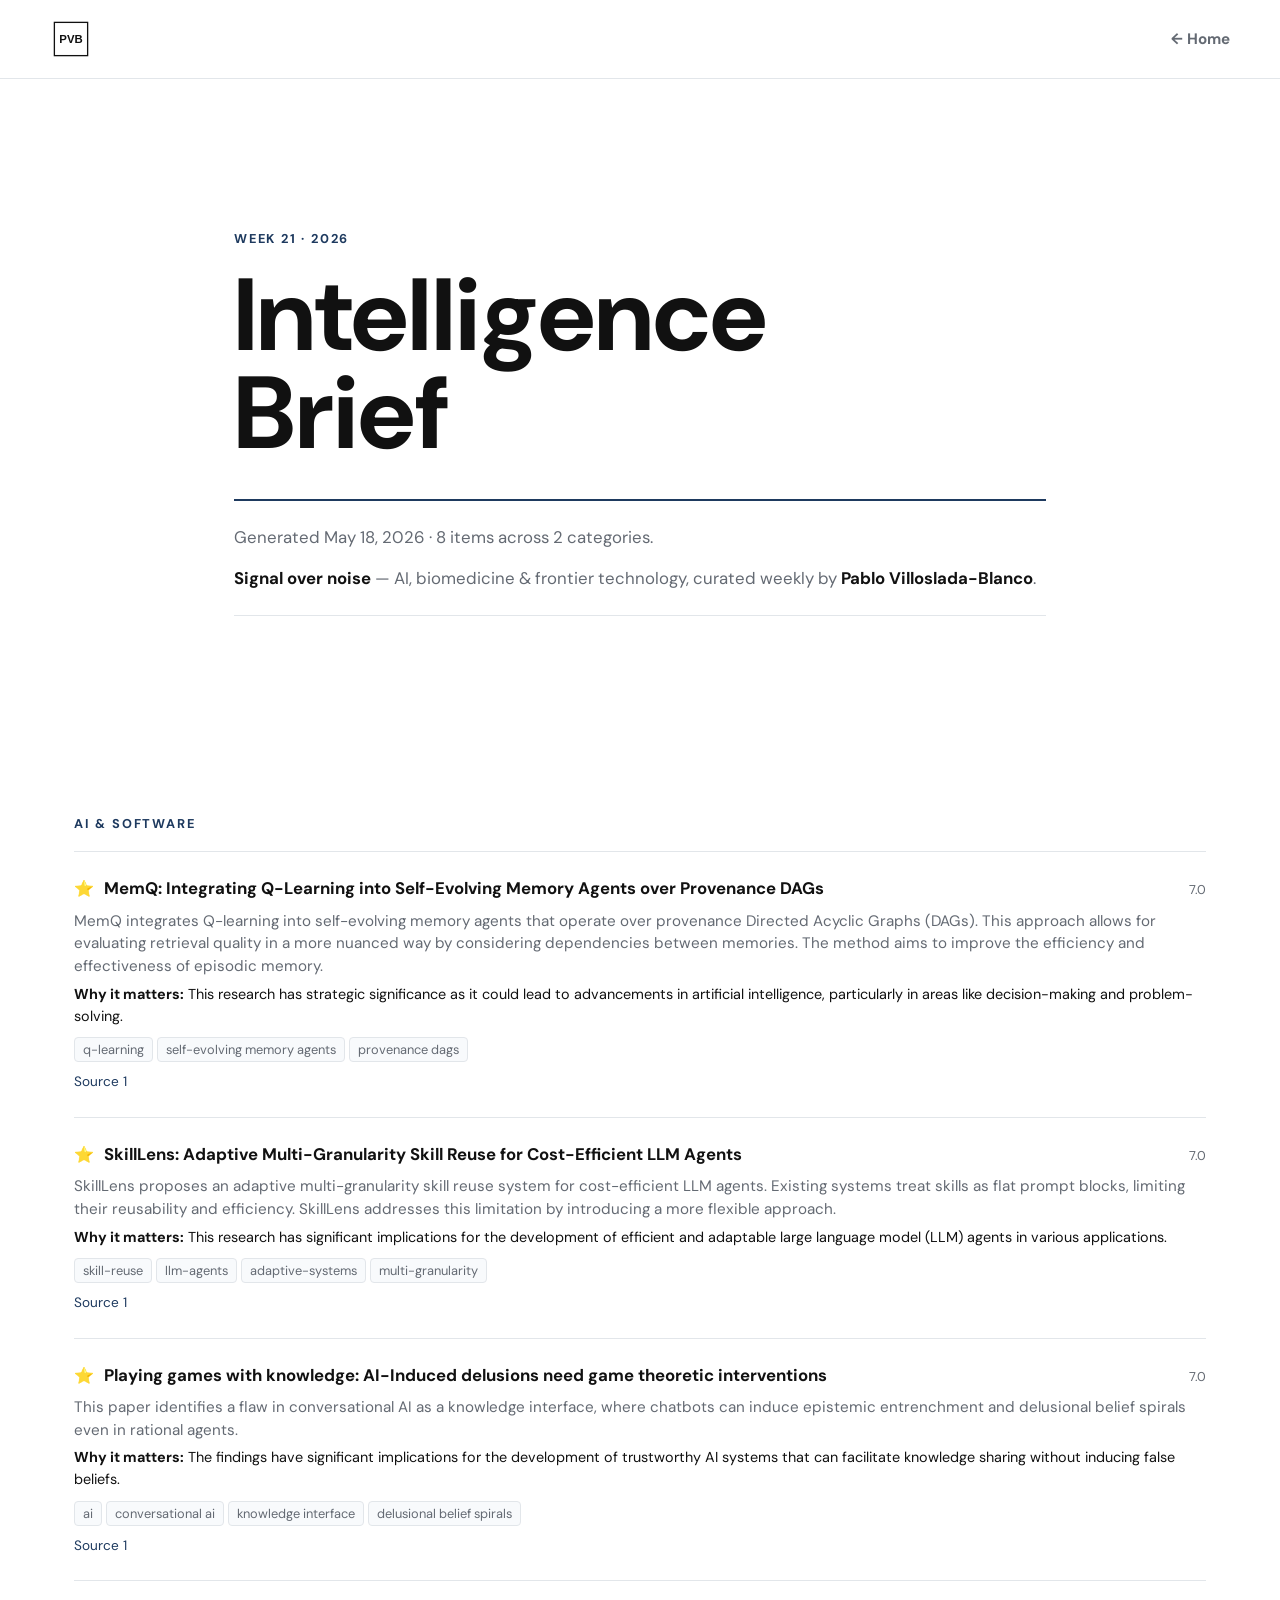
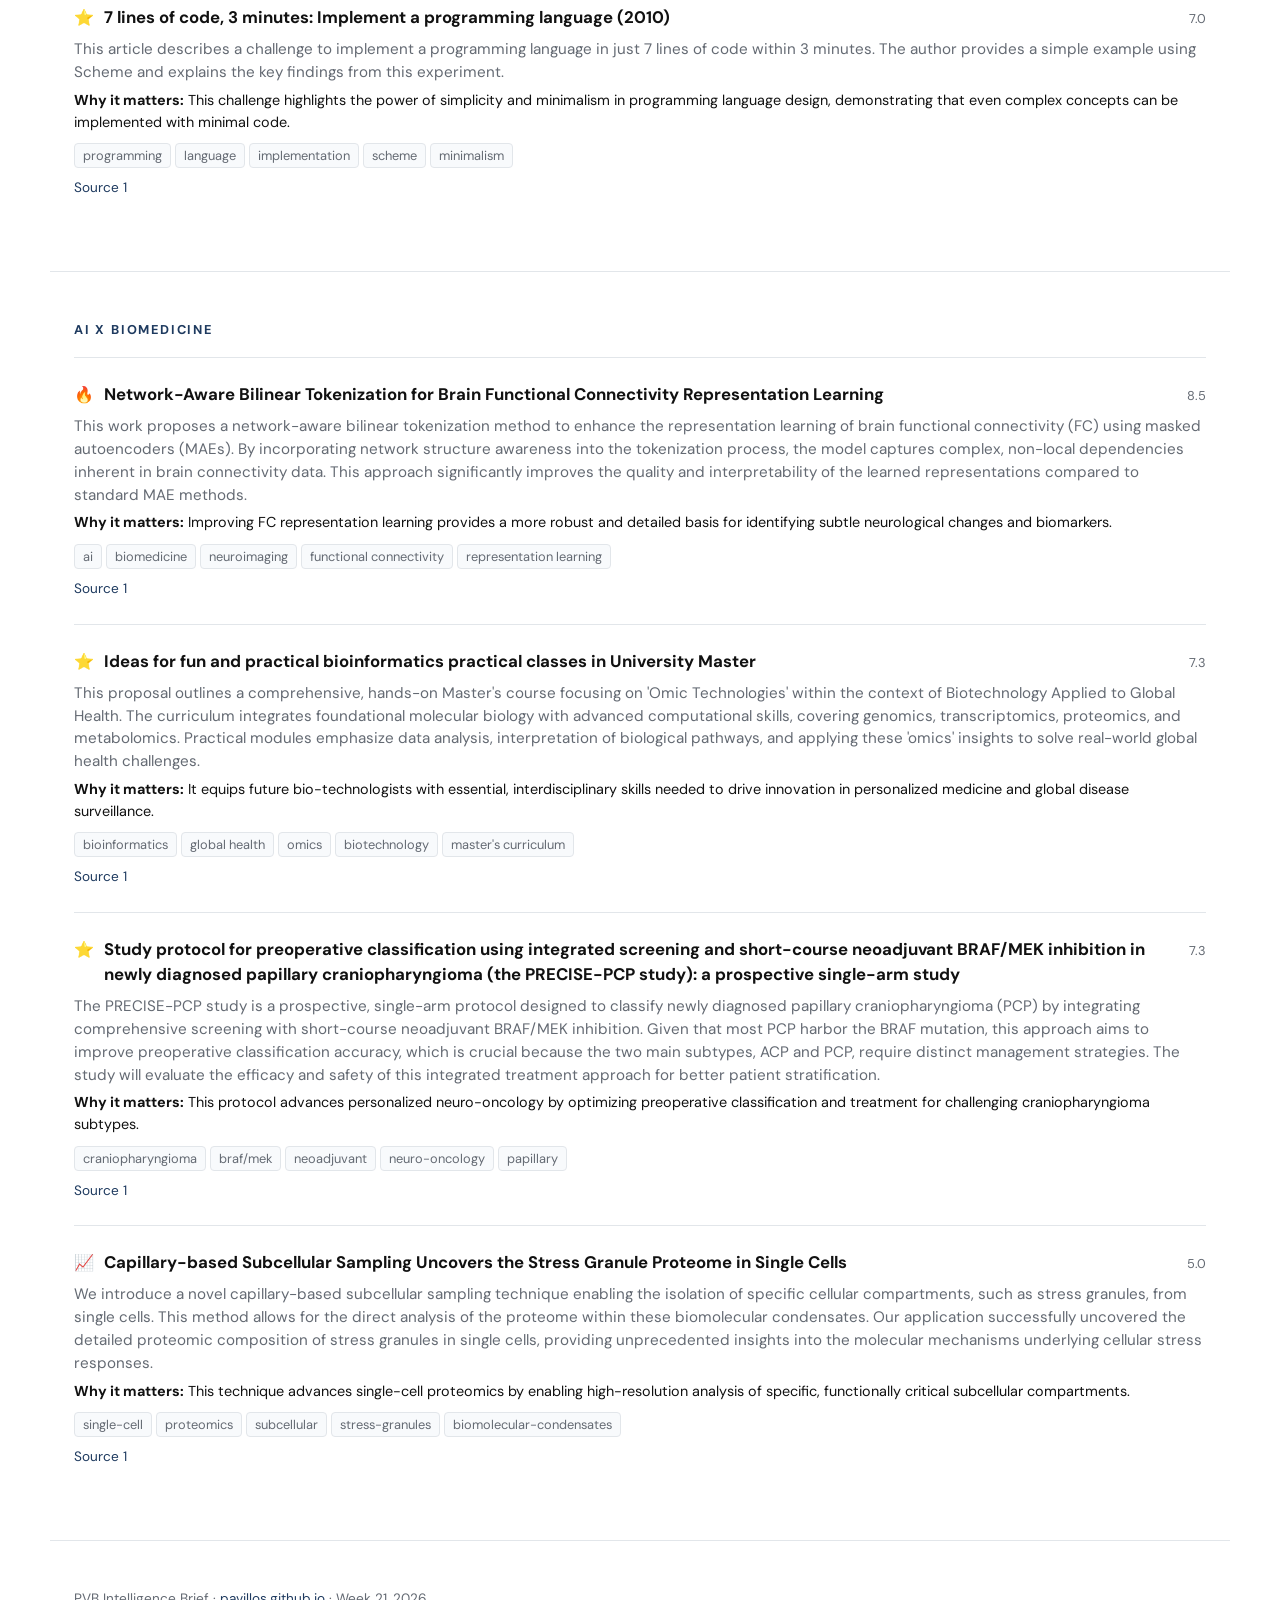
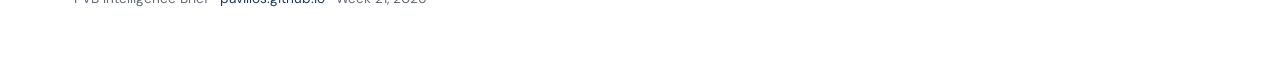
==== commit 78e93e79: "Weekly digest — week 21, 2026" ====
--- a/brief/index.html
+++ b/brief/index.html
@@ -2,11 +2,136 @@
 <html lang="en">
   <head>
     <meta charset="utf-8">
-    <meta http-equiv="refresh" content="0; url=https://pvb-intelligence-brief.vercel.app/weekly">
-    <link rel="canonical" href="https://pvb-intelligence-brief.vercel.app/weekly">
-    <title>PVB Intelligence Brief</title>
+    <meta name="viewport" content="width=device-width, initial-scale=1">
+    <title>PVB Intelligence Brief — Week 21, 2026</title>
+    <meta name="description" content="Weekly intelligence digest on AI, biomedicine and frontier technology by Pablo Villoslada-Blanco.">
+    <meta name="theme-color" content="#1e3a5f">
+    <link rel="icon" href="../assets/favicon.svg" type="image/svg+xml">
+    <link rel="stylesheet" href="../styles.css">
+    <!-- Privacy-friendly analytics by Plausible -->
+    <script async src="https://plausible.io/js/pa-gQOaVCIU7dbw2mkgOzoFw.js"></script>
+    <script>
+      window.plausible=window.plausible||function(){(plausible.q=plausible.q||[]).push(arguments)},plausible.init=plausible.init||function(i){plausible.o=i||{}};
+      plausible.init()
+    </script>
   </head>
-  <body>
-    <p>Redirecting to <a href="https://pvb-intelligence-brief.vercel.app/weekly">PVB Intelligence Brief</a>…</p>
+  <body class="brief-page">
+    <header class="site-header brief-header">
+      <a class="brand" href="../" aria-label="Back to Pablo Villoslada-Blanco home"><img src="../assets/logo-pvb.svg" alt="PVB" width="42" height="42"></a>
+      <nav class="brief-nav" aria-label="Brief navigation">
+        <a href="../">← Home</a>
+      </nav>
+    </header>
+
+    <div class="brief-hero">
+      <p class="section-kicker">Week 21 · 2026</p>
+      <h1>Intelligence<br>Brief</h1>
+      <div class="brief-note">
+        <p>Generated May 18, 2026 · 8 items across 2 categories.</p>
+        <p><strong>Signal over noise</strong> — AI, biomedicine &amp; frontier technology, curated weekly by <strong>Pablo Villoslada-Blanco</strong>.</p>
+      </div>
+    </div>
+
+    
+  <section style="max-width:var(--max);margin:0 auto;padding:48px 24px;border-bottom:1px solid var(--line)">
+    <p class="section-kicker">AI &amp; Software</p>
+    <div>
+    <div style="padding:24px 0;border-top:1px solid var(--line)">
+      <div style="display:flex;align-items:baseline;gap:10px;margin-bottom:8px">
+        <span style="font-size:1rem">⭐</span>
+        <h3 style="margin:0;font-size:1.05rem;font-weight:700;color:var(--ink)">MemQ: Integrating Q-Learning into Self-Evolving Memory Agents over Provenance DAGs</h3>
+        <span style="margin-left:auto;font-size:0.8rem;color:var(--muted);white-space:nowrap">7.0</span>
+      </div>
+      <p style="margin:0 0 6px;color:var(--muted);font-size:0.95rem">MemQ integrates Q-learning into self-evolving memory agents that operate over provenance Directed Acyclic Graphs (DAGs). This approach allows for evaluating retrieval quality in a more nuanced way by considering dependencies between memories. The method aims to improve the efficiency and effectiveness of episodic memory.</p>
+      <p style="margin:0 0 8px;font-size:0.9rem;color:var(--ink)"><strong>Why it matters:</strong> This research has strategic significance as it could lead to advancements in artificial intelligence, particularly in areas like decision-making and problem-solving.</p>
+      <div><span style="display:inline-block;background:var(--panel);border:1px solid var(--line);border-radius:4px;padding:2px 8px;font-size:0.8rem;color:var(--muted);margin:2px 4px 2px 0">q-learning</span><span style="display:inline-block;background:var(--panel);border:1px solid var(--line);border-radius:4px;padding:2px 8px;font-size:0.8rem;color:var(--muted);margin:2px 4px 2px 0">self-evolving memory agents</span><span style="display:inline-block;background:var(--panel);border:1px solid var(--line);border-radius:4px;padding:2px 8px;font-size:0.8rem;color:var(--muted);margin:2px 4px 2px 0">provenance dags</span></div>
+      <p style="margin:8px 0 0;font-size:0.85rem"><a href="https://arxiv.org/abs/2605.08374" target="_blank" rel="noopener" style="color:var(--accent)">Source 1</a></p>
+    </div>
+    <div style="padding:24px 0;border-top:1px solid var(--line)">
+      <div style="display:flex;align-items:baseline;gap:10px;margin-bottom:8px">
+        <span style="font-size:1rem">⭐</span>
+        <h3 style="margin:0;font-size:1.05rem;font-weight:700;color:var(--ink)">SkillLens: Adaptive Multi-Granularity Skill Reuse for Cost-Efficient LLM Agents</h3>
+        <span style="margin-left:auto;font-size:0.8rem;color:var(--muted);white-space:nowrap">7.0</span>
+      </div>
+      <p style="margin:0 0 6px;color:var(--muted);font-size:0.95rem">SkillLens proposes an adaptive multi-granularity skill reuse system for cost-efficient LLM agents. Existing systems treat skills as flat prompt blocks, limiting their reusability and efficiency. SkillLens addresses this limitation by introducing a more flexible approach.</p>
+      <p style="margin:0 0 8px;font-size:0.9rem;color:var(--ink)"><strong>Why it matters:</strong> This research has significant implications for the development of efficient and adaptable large language model (LLM) agents in various applications.</p>
+      <div><span style="display:inline-block;background:var(--panel);border:1px solid var(--line);border-radius:4px;padding:2px 8px;font-size:0.8rem;color:var(--muted);margin:2px 4px 2px 0">skill-reuse</span><span style="display:inline-block;background:var(--panel);border:1px solid var(--line);border-radius:4px;padding:2px 8px;font-size:0.8rem;color:var(--muted);margin:2px 4px 2px 0">llm-agents</span><span style="display:inline-block;background:var(--panel);border:1px solid var(--line);border-radius:4px;padding:2px 8px;font-size:0.8rem;color:var(--muted);margin:2px 4px 2px 0">adaptive-systems</span><span style="display:inline-block;background:var(--panel);border:1px solid var(--line);border-radius:4px;padding:2px 8px;font-size:0.8rem;color:var(--muted);margin:2px 4px 2px 0">multi-granularity</span></div>
+      <p style="margin:8px 0 0;font-size:0.85rem"><a href="https://arxiv.org/abs/2605.08386" target="_blank" rel="noopener" style="color:var(--accent)">Source 1</a></p>
+    </div>
+    <div style="padding:24px 0;border-top:1px solid var(--line)">
+      <div style="display:flex;align-items:baseline;gap:10px;margin-bottom:8px">
+        <span style="font-size:1rem">⭐</span>
+        <h3 style="margin:0;font-size:1.05rem;font-weight:700;color:var(--ink)">Playing games with knowledge: AI-Induced delusions need game theoretic interventions</h3>
+        <span style="margin-left:auto;font-size:0.8rem;color:var(--muted);white-space:nowrap">7.0</span>
+      </div>
+      <p style="margin:0 0 6px;color:var(--muted);font-size:0.95rem">This paper identifies a flaw in conversational AI as a knowledge interface, where chatbots can induce epistemic entrenchment and delusional belief spirals even in rational agents.</p>
+      <p style="margin:0 0 8px;font-size:0.9rem;color:var(--ink)"><strong>Why it matters:</strong> The findings have significant implications for the development of trustworthy AI systems that can facilitate knowledge sharing without inducing false beliefs.</p>
+      <div><span style="display:inline-block;background:var(--panel);border:1px solid var(--line);border-radius:4px;padding:2px 8px;font-size:0.8rem;color:var(--muted);margin:2px 4px 2px 0">ai</span><span style="display:inline-block;background:var(--panel);border:1px solid var(--line);border-radius:4px;padding:2px 8px;font-size:0.8rem;color:var(--muted);margin:2px 4px 2px 0">conversational ai</span><span style="display:inline-block;background:var(--panel);border:1px solid var(--line);border-radius:4px;padding:2px 8px;font-size:0.8rem;color:var(--muted);margin:2px 4px 2px 0">knowledge interface</span><span style="display:inline-block;background:var(--panel);border:1px solid var(--line);border-radius:4px;padding:2px 8px;font-size:0.8rem;color:var(--muted);margin:2px 4px 2px 0">delusional belief spirals</span></div>
+      <p style="margin:8px 0 0;font-size:0.85rem"><a href="https://arxiv.org/abs/2605.08409" target="_blank" rel="noopener" style="color:var(--accent)">Source 1</a></p>
+    </div>
+    <div style="padding:24px 0;border-top:1px solid var(--line)">
+      <div style="display:flex;align-items:baseline;gap:10px;margin-bottom:8px">
+        <span style="font-size:1rem">⭐</span>
+        <h3 style="margin:0;font-size:1.05rem;font-weight:700;color:var(--ink)">7 lines of code, 3 minutes: Implement a programming language (2010)</h3>
+        <span style="margin-left:auto;font-size:0.8rem;color:var(--muted);white-space:nowrap">7.0</span>
+      </div>
+      <p style="margin:0 0 6px;color:var(--muted);font-size:0.95rem">This article describes a challenge to implement a programming language in just 7 lines of code within 3 minutes. The author provides a simple example using Scheme and explains the key findings from this experiment.</p>
+      <p style="margin:0 0 8px;font-size:0.9rem;color:var(--ink)"><strong>Why it matters:</strong> This challenge highlights the power of simplicity and minimalism in programming language design, demonstrating that even complex concepts can be implemented with minimal code.</p>
+      <div><span style="display:inline-block;background:var(--panel);border:1px solid var(--line);border-radius:4px;padding:2px 8px;font-size:0.8rem;color:var(--muted);margin:2px 4px 2px 0">programming</span><span style="display:inline-block;background:var(--panel);border:1px solid var(--line);border-radius:4px;padding:2px 8px;font-size:0.8rem;color:var(--muted);margin:2px 4px 2px 0">language</span><span style="display:inline-block;background:var(--panel);border:1px solid var(--line);border-radius:4px;padding:2px 8px;font-size:0.8rem;color:var(--muted);margin:2px 4px 2px 0">implementation</span><span style="display:inline-block;background:var(--panel);border:1px solid var(--line);border-radius:4px;padding:2px 8px;font-size:0.8rem;color:var(--muted);margin:2px 4px 2px 0">scheme</span><span style="display:inline-block;background:var(--panel);border:1px solid var(--line);border-radius:4px;padding:2px 8px;font-size:0.8rem;color:var(--muted);margin:2px 4px 2px 0">minimalism</span></div>
+      <p style="margin:8px 0 0;font-size:0.85rem"><a href="https://matt.might.net/articles/implementing-a-programming-language/" target="_blank" rel="noopener" style="color:var(--accent)">Source 1</a></p>
+    </div></div>
+  </section>
+  <section style="max-width:var(--max);margin:0 auto;padding:48px 24px;border-bottom:1px solid var(--line)">
+    <p class="section-kicker">AI x Biomedicine</p>
+    <div>
+    <div style="padding:24px 0;border-top:1px solid var(--line)">
+      <div style="display:flex;align-items:baseline;gap:10px;margin-bottom:8px">
+        <span style="font-size:1rem">🔥</span>
+        <h3 style="margin:0;font-size:1.05rem;font-weight:700;color:var(--ink)">Network-Aware Bilinear Tokenization for Brain Functional Connectivity Representation Learning</h3>
+        <span style="margin-left:auto;font-size:0.8rem;color:var(--muted);white-space:nowrap">8.5</span>
+      </div>
+      <p style="margin:0 0 6px;color:var(--muted);font-size:0.95rem">This work proposes a network-aware bilinear tokenization method to enhance the representation learning of brain functional connectivity (FC) using masked autoencoders (MAEs). By incorporating network structure awareness into the tokenization process, the model captures complex, non-local dependencies inherent in brain connectivity data. This approach significantly improves the quality and interpretability of the learned representations compared to standard MAE methods.</p>
+      <p style="margin:0 0 8px;font-size:0.9rem;color:var(--ink)"><strong>Why it matters:</strong> Improving FC representation learning provides a more robust and detailed basis for identifying subtle neurological changes and biomarkers.</p>
+      <div><span style="display:inline-block;background:var(--panel);border:1px solid var(--line);border-radius:4px;padding:2px 8px;font-size:0.8rem;color:var(--muted);margin:2px 4px 2px 0">ai</span><span style="display:inline-block;background:var(--panel);border:1px solid var(--line);border-radius:4px;padding:2px 8px;font-size:0.8rem;color:var(--muted);margin:2px 4px 2px 0">biomedicine</span><span style="display:inline-block;background:var(--panel);border:1px solid var(--line);border-radius:4px;padding:2px 8px;font-size:0.8rem;color:var(--muted);margin:2px 4px 2px 0">neuroimaging</span><span style="display:inline-block;background:var(--panel);border:1px solid var(--line);border-radius:4px;padding:2px 8px;font-size:0.8rem;color:var(--muted);margin:2px 4px 2px 0">functional connectivity</span><span style="display:inline-block;background:var(--panel);border:1px solid var(--line);border-radius:4px;padding:2px 8px;font-size:0.8rem;color:var(--muted);margin:2px 4px 2px 0">representation learning</span></div>
+      <p style="margin:8px 0 0;font-size:0.85rem"><a href="https://arxiv.org/abs/2605.14048" target="_blank" rel="noopener" style="color:var(--accent)">Source 1</a></p>
+    </div>
+    <div style="padding:24px 0;border-top:1px solid var(--line)">
+      <div style="display:flex;align-items:baseline;gap:10px;margin-bottom:8px">
+        <span style="font-size:1rem">⭐</span>
+        <h3 style="margin:0;font-size:1.05rem;font-weight:700;color:var(--ink)">Ideas for fun and practical bioinformatics practical classes in University Master</h3>
+        <span style="margin-left:auto;font-size:0.8rem;color:var(--muted);white-space:nowrap">7.3</span>
+      </div>
+      <p style="margin:0 0 6px;color:var(--muted);font-size:0.95rem">This proposal outlines a comprehensive, hands-on Master&#x27;s course focusing on &#x27;Omic Technologies&#x27; within the context of Biotechnology Applied to Global Health. The curriculum integrates foundational molecular biology with advanced computational skills, covering genomics, transcriptomics, proteomics, and metabolomics. Practical modules emphasize data analysis, interpretation of biological pathways, and applying these &#x27;omics&#x27; insights to solve real-world global health challenges.</p>
+      <p style="margin:0 0 8px;font-size:0.9rem;color:var(--ink)"><strong>Why it matters:</strong> It equips future bio-technologists with essential, interdisciplinary skills needed to drive innovation in personalized medicine and global disease surveillance.</p>
+      <div><span style="display:inline-block;background:var(--panel);border:1px solid var(--line);border-radius:4px;padding:2px 8px;font-size:0.8rem;color:var(--muted);margin:2px 4px 2px 0">bioinformatics</span><span style="display:inline-block;background:var(--panel);border:1px solid var(--line);border-radius:4px;padding:2px 8px;font-size:0.8rem;color:var(--muted);margin:2px 4px 2px 0">global health</span><span style="display:inline-block;background:var(--panel);border:1px solid var(--line);border-radius:4px;padding:2px 8px;font-size:0.8rem;color:var(--muted);margin:2px 4px 2px 0">omics</span><span style="display:inline-block;background:var(--panel);border:1px solid var(--line);border-radius:4px;padding:2px 8px;font-size:0.8rem;color:var(--muted);margin:2px 4px 2px 0">biotechnology</span><span style="display:inline-block;background:var(--panel);border:1px solid var(--line);border-radius:4px;padding:2px 8px;font-size:0.8rem;color:var(--muted);margin:2px 4px 2px 0">master&#x27;s curriculum</span></div>
+      <p style="margin:8px 0 0;font-size:0.85rem"><a href="https://www.reddit.com/r/bioinformatics/comments/1tb4hv0/ideas_for_fun_and_practical_bioinformatics/" target="_blank" rel="noopener" style="color:var(--accent)">Source 1</a></p>
+    </div>
+    <div style="padding:24px 0;border-top:1px solid var(--line)">
+      <div style="display:flex;align-items:baseline;gap:10px;margin-bottom:8px">
+        <span style="font-size:1rem">⭐</span>
+        <h3 style="margin:0;font-size:1.05rem;font-weight:700;color:var(--ink)">Study protocol for preoperative classification using integrated screening and short-course neoadjuvant BRAF/MEK inhibition in newly diagnosed papillary craniopharyngioma (the PRECISE-PCP study): a prospective single-arm study</h3>
+        <span style="margin-left:auto;font-size:0.8rem;color:var(--muted);white-space:nowrap">7.3</span>
+      </div>
+      <p style="margin:0 0 6px;color:var(--muted);font-size:0.95rem">The PRECISE-PCP study is a prospective, single-arm protocol designed to classify newly diagnosed papillary craniopharyngioma (PCP) by integrating comprehensive screening with short-course neoadjuvant BRAF/MEK inhibition. Given that most PCP harbor the BRAF mutation, this approach aims to improve preoperative classification accuracy, which is crucial because the two main subtypes, ACP and PCP, require distinct management strategies. The study will evaluate the efficacy and safety of this integrated treatment approach for better patient stratification.</p>
+      <p style="margin:0 0 8px;font-size:0.9rem;color:var(--ink)"><strong>Why it matters:</strong> This protocol advances personalized neuro-oncology by optimizing preoperative classification and treatment for challenging craniopharyngioma subtypes.</p>
+      <div><span style="display:inline-block;background:var(--panel);border:1px solid var(--line);border-radius:4px;padding:2px 8px;font-size:0.8rem;color:var(--muted);margin:2px 4px 2px 0">craniopharyngioma</span><span style="display:inline-block;background:var(--panel);border:1px solid var(--line);border-radius:4px;padding:2px 8px;font-size:0.8rem;color:var(--muted);margin:2px 4px 2px 0">braf/mek</span><span style="display:inline-block;background:var(--panel);border:1px solid var(--line);border-radius:4px;padding:2px 8px;font-size:0.8rem;color:var(--muted);margin:2px 4px 2px 0">neoadjuvant</span><span style="display:inline-block;background:var(--panel);border:1px solid var(--line);border-radius:4px;padding:2px 8px;font-size:0.8rem;color:var(--muted);margin:2px 4px 2px 0">neuro-oncology</span><span style="display:inline-block;background:var(--panel);border:1px solid var(--line);border-radius:4px;padding:2px 8px;font-size:0.8rem;color:var(--muted);margin:2px 4px 2px 0">papillary</span></div>
+      <p style="margin:8px 0 0;font-size:0.85rem"><a href="https://www.medrxiv.org/content/10.64898/2026.05.08.26351826v1?rss=1" target="_blank" rel="noopener" style="color:var(--accent)">Source 1</a></p>
+    </div>
+    <div style="padding:24px 0;border-top:1px solid var(--line)">
+      <div style="display:flex;align-items:baseline;gap:10px;margin-bottom:8px">
+        <span style="font-size:1rem">📈</span>
+        <h3 style="margin:0;font-size:1.05rem;font-weight:700;color:var(--ink)">Capillary-based Subcellular Sampling Uncovers the Stress Granule Proteome in Single Cells</h3>
+        <span style="margin-left:auto;font-size:0.8rem;color:var(--muted);white-space:nowrap">5.0</span>
+      </div>
+      <p style="margin:0 0 6px;color:var(--muted);font-size:0.95rem">We introduce a novel capillary-based subcellular sampling technique enabling the isolation of specific cellular compartments, such as stress granules, from single cells. This method allows for the direct analysis of the proteome within these biomolecular condensates. Our application successfully uncovered the detailed proteomic composition of stress granules in single cells, providing unprecedented insights into the molecular mechanisms underlying cellular stress responses.</p>
+      <p style="margin:0 0 8px;font-size:0.9rem;color:var(--ink)"><strong>Why it matters:</strong> This technique advances single-cell proteomics by enabling high-resolution analysis of specific, functionally critical subcellular compartments.</p>
+      <div><span style="display:inline-block;background:var(--panel);border:1px solid var(--line);border-radius:4px;padding:2px 8px;font-size:0.8rem;color:var(--muted);margin:2px 4px 2px 0">single-cell</span><span style="display:inline-block;background:var(--panel);border:1px solid var(--line);border-radius:4px;padding:2px 8px;font-size:0.8rem;color:var(--muted);margin:2px 4px 2px 0">proteomics</span><span style="display:inline-block;background:var(--panel);border:1px solid var(--line);border-radius:4px;padding:2px 8px;font-size:0.8rem;color:var(--muted);margin:2px 4px 2px 0">subcellular</span><span style="display:inline-block;background:var(--panel);border:1px solid var(--line);border-radius:4px;padding:2px 8px;font-size:0.8rem;color:var(--muted);margin:2px 4px 2px 0">stress-granules</span><span style="display:inline-block;background:var(--panel);border:1px solid var(--line);border-radius:4px;padding:2px 8px;font-size:0.8rem;color:var(--muted);margin:2px 4px 2px 0">biomolecular-condensates</span></div>
+      <p style="margin:8px 0 0;font-size:0.85rem"><a href="https://www.biorxiv.org/content/10.64898/2026.05.11.724230v1?rss=1" target="_blank" rel="noopener" style="color:var(--accent)">Source 1</a></p>
+    </div></div>
+  </section>
+
+    <footer style="max-width:var(--max);margin:0 auto;padding:48px 24px;color:var(--muted);font-size:0.85rem">
+      <p>PVB Intelligence Brief · <a href="../" style="color:var(--accent)">pavillos.github.io</a> · Week 21, 2026</p>
+    </footer>
   </body>
-</html>
+</html>
--- a/styles.css
+++ b/styles.css
@@ -0,0 +1,781 @@
+@import url("https://fonts.googleapis.com/css2?family=DM+Sans:opsz,wght@9..40,300;9..40,400;9..40,500;9..40,700&display=swap");
+
+:root {
+  --bg: #ffffff;
+  --ink: #111111;
+  --muted: #646a73;
+  --soft: #f3f5f7;
+  --line: #e2e6ea;
+  --accent: #1e3a5f;
+  --accent-dark: #132540;
+  --panel: #f8fafc;
+  --max: 1180px;
+}
+
+* {
+  box-sizing: border-box;
+}
+
+html {
+  scroll-behavior: smooth;
+}
+
+body {
+  margin: 0;
+  background: var(--bg);
+  color: var(--ink);
+  font-family: "DM Sans", -apple-system, BlinkMacSystemFont, "Segoe UI", sans-serif;
+  line-height: 1.5;
+}
+
+a {
+  color: inherit;
+  text-decoration: none;
+}
+
+.site-header {
+  position: sticky;
+  top: 0;
+  z-index: 10;
+  display: flex;
+  align-items: center;
+  justify-content: space-between;
+  gap: 24px;
+  padding: 18px max(24px, calc((100vw - var(--max)) / 2));
+  background: rgba(255, 255, 255, 0.9);
+  border-bottom: 1px solid var(--line);
+  backdrop-filter: blur(16px);
+}
+
+.brand {
+  display: grid;
+  width: 42px;
+  height: 42px;
+  place-items: center;
+  font-weight: 700;
+  letter-spacing: 0;
+}
+
+.nav {
+  display: flex;
+  gap: 24px;
+  color: var(--muted);
+  font-size: 0.95rem;
+}
+
+.nav a:hover,
+.text-link:hover,
+.link-row a:hover,
+.project a:hover,
+.contact-links a:hover {
+  color: var(--accent);
+}
+
+.lang-switch {
+  display: flex;
+  border: 1px solid var(--line);
+}
+
+.lang-button {
+  min-width: 42px;
+  height: 34px;
+  border: 0;
+  background: transparent;
+  color: var(--muted);
+  font: inherit;
+  font-size: 0.85rem;
+  cursor: pointer;
+}
+
+.lang-button.is-active {
+  background: var(--ink);
+  color: #ffffff;
+}
+
+main {
+  overflow: hidden;
+}
+
+.hero-eyebrow {
+  grid-column: 1 / -1;
+  justify-self: center;
+  width: min(var(--max), calc(100vw - 48px));
+  margin-bottom: -18px;
+  white-space: nowrap;
+  text-align: center;
+  font-size: clamp(0.64rem, 0.86vw, 0.8rem);
+  letter-spacing: 0.12em;
+}
+
+.hero {
+  display: grid;
+  grid-template-columns: minmax(0, 1.05fr) minmax(320px, 0.72fr);
+  gap: clamp(36px, 6vw, 72px);
+  align-items: start;
+  max-width: var(--max);
+  margin: 0 auto;
+  padding: clamp(56px, 7vw, 76px) 24px 44px;
+}
+
+.eyebrow,
+.section-kicker {
+  margin: 0 0 18px;
+  color: var(--accent);
+  font-size: 0.8rem;
+  font-weight: 700;
+  letter-spacing: 0.14em;
+  text-transform: uppercase;
+}
+
+h1,
+h2,
+h3,
+p {
+  margin-top: 0;
+}
+
+h1 {
+  max-width: 760px;
+  margin-bottom: 24px;
+  font-size: clamp(3.2rem, 7vw, 6.6rem);
+  line-height: 0.96;
+  letter-spacing: 0;
+}
+
+h2 {
+  margin-bottom: 24px;
+  font-size: clamp(2rem, 4vw, 4.25rem);
+  line-height: 1.02;
+  letter-spacing: 0;
+}
+
+h3 {
+  margin-bottom: 12px;
+  font-size: 1.12rem;
+}
+
+.lead {
+  max-width: 780px;
+  margin-bottom: 20px;
+  color: #222831;
+  font-size: clamp(1.25rem, 2vw, 1.75rem);
+  line-height: 1.35;
+}
+
+.current {
+  max-width: 720px;
+  color: var(--muted);
+  font-size: 1.05rem;
+}
+
+.actions {
+  display: flex;
+  flex-wrap: wrap;
+  gap: 12px;
+  margin-top: 34px;
+}
+
+.button {
+  display: inline-flex;
+  min-height: 44px;
+  align-items: center;
+  justify-content: center;
+  padding: 10px 18px;
+  border: 1px solid var(--ink);
+  font-weight: 700;
+}
+
+.button.primary {
+  background: var(--ink);
+  color: #ffffff;
+}
+
+.button:hover {
+  border-color: var(--accent);
+  color: var(--accent);
+}
+
+.button.primary:hover {
+  background: var(--accent);
+  color: #ffffff;
+}
+
+.button.subtle {
+  border-color: var(--line);
+  color: var(--accent);
+}
+
+.brief-page main {
+  overflow: visible;
+}
+
+.brief-hero {
+  max-width: 860px;
+  margin: 0 auto;
+  padding: clamp(82px, 12vw, 150px) 24px;
+}
+
+.brief-hero h1 {
+  max-width: 820px;
+  font-size: clamp(3.2rem, 8vw, 7rem);
+}
+
+.brief-note {
+  display: grid;
+  gap: 16px;
+  margin: 36px 0 0;
+  padding: 24px 0;
+  border-top: 2px solid var(--accent);
+  border-bottom: 1px solid var(--line);
+  color: var(--muted);
+  font-size: 1.05rem;
+}
+
+.brief-note p {
+  margin: 0;
+}
+
+.brief-note strong {
+  color: var(--ink);
+}
+
+.portrait-block {
+  margin: 0;
+}
+
+.portrait-block img {
+  display: block;
+  width: 100%;
+  height: auto;
+  border: 1px solid var(--line);
+}
+
+.portrait-block figcaption {
+  margin-top: 12px;
+  color: var(--muted);
+  font-size: 0.9rem;
+}
+
+.metrics {
+  display: grid;
+  grid-template-columns: repeat(5, minmax(0, 1fr));
+  justify-content: center;
+  justify-items: center;
+  gap: 16px;
+  width: min(1180px, calc(100vw - 48px));
+  margin: 0 auto;
+  padding: 0 0 42px;
+  border-bottom: 1px solid var(--line);
+  text-align: center;
+}
+
+.metrics div,
+.metrics .metric-link {
+  width: 100%;
+  padding: 24px 8px;
+  border-top: 2px solid var(--accent);
+}
+
+
+.metrics .metric-link {
+  color: inherit;
+}
+
+.metrics .metric-link:hover span {
+  color: var(--accent);
+}
+
+.metrics strong {
+  display: block;
+  font-size: clamp(2rem, 3.3vw, 3.25rem);
+  line-height: 1;
+}
+
+.metrics span {
+  color: var(--muted);
+  font-size: 0.92rem;
+  line-height: 1.25;
+}
+
+.metrics span,
+.link-row a,
+.project-links a,
+.contact-links a {
+  overflow-wrap: anywhere;
+}
+
+.section {
+  max-width: var(--max);
+  margin: 0 auto;
+  padding: 92px 24px;
+  border-bottom: 1px solid var(--line);
+}
+
+.section-grid {
+  display: grid;
+  grid-template-columns: minmax(260px, 0.9fr) minmax(0, 1.1fr);
+  gap: 72px;
+}
+
+.section-body {
+  color: #2f343b;
+  font-size: 1.08rem;
+}
+
+.section-body p {
+  margin-bottom: 18px;
+}
+
+.about .section-body p,
+#consulting .section-body p {
+  text-align: justify;
+  hyphens: auto;
+}
+
+.card-grid {
+  display: grid;
+  grid-template-columns: repeat(4, 1fr);
+  gap: 16px;
+  margin-top: 36px;
+}
+
+.card {
+  min-height: 245px;
+  padding: 24px;
+  background: var(--panel);
+  border: 1px solid var(--line);
+  border-top: 3px solid var(--accent);
+}
+
+.card p,
+.project p {
+  color: var(--muted);
+}
+
+.project-list {
+  display: grid;
+  gap: 14px;
+}
+
+.project {
+  display: grid;
+  grid-template-columns: minmax(0, 1fr) auto;
+  gap: 24px;
+  align-items: start;
+  padding: 22px 0;
+  border-top: 1px solid var(--line);
+}
+
+.project:last-child {
+  border-bottom: 1px solid var(--line);
+}
+
+.project a,
+.text-link,
+.link-row a {
+  color: var(--accent);
+  font-weight: 700;
+}
+
+.project-links .brief-link {
+  display: inline-flex;
+  align-items: center;
+  justify-content: center;
+  width: 52px;
+  height: 52px;
+  border-radius: 50%;
+  background: var(--accent);
+  color: #ffffff;
+  line-height: 1;
+}
+
+.project-links .brief-link:hover {
+  background: var(--accent-dark);
+  color: #ffffff;
+}
+
+.link-row {
+  display: flex;
+  flex-wrap: wrap;
+  gap: 16px 24px;
+  margin-top: 26px;
+}
+
+.service-list {
+  display: grid;
+  gap: 12px;
+  padding-left: 20px;
+}
+
+.service-list li::marker {
+  color: var(--accent);
+}
+
+.contact {
+  border-bottom: 0;
+}
+
+.contact-panel {
+  padding: 42px;
+  background: var(--ink);
+  color: #ffffff;
+}
+
+.contact-panel h2 {
+  max-width: 900px;
+}
+
+.contact-links {
+  display: flex;
+  flex-wrap: wrap;
+  gap: 16px 26px;
+  color: #dbe4ef;
+  font-weight: 700;
+}
+
+.site-footer {
+  display: flex;
+  justify-content: space-between;
+  gap: 24px;
+  max-width: var(--max);
+  margin: 0 auto;
+  padding: 28px 24px 44px;
+  color: var(--muted);
+  font-size: 0.92rem;
+}
+
+@media (max-width: 1100px) {
+  .hero {
+    min-height: auto;
+  }
+}
+
+
+@media (max-width: 1100px) and (orientation: portrait) {
+  .hero {
+    grid-template-columns: 1fr;
+    gap: 34px;
+  }
+
+  .portrait-block {
+    max-width: 460px;
+    margin-right: auto;
+    margin-left: auto;
+  }
+
+  .portrait-block img {
+    aspect-ratio: 1;
+    object-fit: cover;
+  }
+}
+
+@media (max-width: 920px) {
+  .site-header {
+    align-items: center;
+  }
+
+  .nav {
+    display: none;
+  }
+
+  .hero,
+  .section-grid {
+    grid-template-columns: 1fr;
+    gap: 34px;
+  }
+
+  .hero {
+    min-height: auto;
+    padding-top: 48px;
+  }
+
+  h1 {
+    max-width: 720px;
+    font-size: clamp(3.2rem, 8vw, 4.8rem);
+    line-height: 1;
+  }
+
+  .portrait-block {
+    max-width: 460px;
+    margin-right: auto;
+    margin-left: auto;
+  }
+
+  .portrait-block img {
+    aspect-ratio: 1;
+    object-fit: cover;
+  }
+
+  .card-grid {
+    grid-template-columns: repeat(2, 1fr);
+  }
+}
+
+@media (max-width: 560px) {
+  .site-header {
+    padding: 14px 18px;
+  }
+
+  .brand {
+    width: 38px;
+    height: 38px;
+  }
+
+  .hero,
+  .section,
+  .metrics,
+  .site-footer {
+    padding-left: 18px;
+    padding-right: 18px;
+  }
+
+  .hero {
+    gap: 28px;
+    padding-top: 38px;
+    padding-bottom: 34px;
+  }
+
+  h1 {
+    font-size: clamp(2.45rem, 12vw, 3.35rem);
+    line-height: 1;
+    margin-bottom: 20px;
+  }
+
+  .eyebrow,
+  .section-kicker {
+    font-size: 0.74rem;
+    line-height: 1.45;
+  }
+
+  .lead {
+    font-size: 1.12rem;
+    line-height: 1.4;
+  }
+
+  .current {
+    font-size: 1rem;
+  }
+
+  .actions {
+    display: grid;
+    grid-template-columns: 1fr;
+    gap: 10px;
+    margin-top: 28px;
+  }
+
+  .button {
+    width: 100%;
+  }
+
+  .portrait-block {
+    max-width: min(100%, 360px);
+    margin-right: auto;
+    margin-left: auto;
+  }
+
+  .portrait-block img {
+    aspect-ratio: 1;
+    object-fit: cover;
+  }
+
+  .section {
+    padding-top: 68px;
+    padding-bottom: 68px;
+  }
+
+  .metrics,
+  .card-grid {
+    grid-template-columns: 1fr;
+  }
+
+  .metrics {
+    width: min(340px, calc(100vw - 36px));
+  }
+
+  .metrics div,
+  .metrics .metric-link {
+    padding-right: 12px;
+    padding-left: 12px;
+  }
+
+  .project {
+    grid-template-columns: 1fr;
+    gap: 8px;
+  }
+
+  .contact-panel {
+    padding: 28px;
+  }
+
+  .site-footer {
+    flex-direction: column;
+  }
+}
+
+.brand img {
+  display: block;
+  width: 42px;
+  height: 42px;
+}
+
+.nav {
+  gap: 14px;
+  font-size: 0.88rem;
+  white-space: nowrap;
+}
+
+
+.portrait-block figcaption {
+  text-align: center;
+}
+
+.project-links {
+  display: flex;
+  flex-wrap: wrap;
+  gap: 12px 18px;
+  justify-content: flex-end;
+  color: var(--accent);
+  font-weight: 700;
+}
+
+.definition-note {
+  color: var(--muted);
+  border-left: 3px solid var(--accent);
+  padding-left: 16px;
+}
+
+.screen-grid {
+  display: grid;
+  grid-template-columns: repeat(2, minmax(0, 1fr));
+  gap: 14px;
+  margin: 28px 0 20px;
+}
+
+.screen-card {
+  min-height: 190px;
+  padding: 22px;
+  border: 1px solid var(--line);
+  border-top: 3px solid var(--accent);
+  background: #ffffff;
+}
+
+.screen-card span,
+.timeline span {
+  display: block;
+  margin-bottom: 10px;
+  color: var(--accent);
+  font-size: 0.76rem;
+  font-weight: 700;
+  letter-spacing: 0.12em;
+  text-transform: uppercase;
+}
+
+.screen-card p,
+.timeline p,
+.compact-list p {
+  color: var(--muted);
+}
+
+.compact-list {
+  display: grid;
+  gap: 16px;
+}
+
+.compact-list p {
+  margin: 0;
+}
+
+.compact-list strong {
+  color: var(--ink);
+}
+
+.timeline {
+  display: grid;
+  gap: 24px;
+}
+
+.timeline article {
+  padding-top: 20px;
+  border-top: 1px solid var(--line);
+}
+
+@media (max-width: 1120px) {
+  .nav {
+    gap: 10px;
+    font-size: 0.82rem;
+  }
+}
+
+@media (max-width: 760px) {
+  .hero-eyebrow {
+    width: calc(100vw - 48px);
+    white-space: normal;
+  }
+
+  .metrics {
+    grid-template-columns: repeat(2, minmax(0, 1fr));
+    gap: 28px;
+    width: min(520px, calc(100vw - 48px));
+  }
+
+  .project-links {
+    justify-content: flex-start;
+  }
+}
+
+@media (max-width: 560px) {
+  .screen-grid {
+    grid-template-columns: 1fr;
+  }
+
+  .hero-eyebrow {
+    width: calc(100vw - 36px);
+    font-size: 0.68rem;
+  }
+
+  .metrics {
+    grid-template-columns: 1fr;
+    width: min(340px, calc(100vw - 36px));
+  }
+}
+
+@media (max-width: 1100px) {
+  .nav {
+    display: none;
+  }
+}
+
+@media (max-width: 920px) {
+  .about .section-body p,
+  #consulting .section-body p {
+    text-align: left;
+    hyphens: none;
+  }
+}
+
+.brief-header {
+  justify-content: space-between;
+}
+
+.brief-nav {
+  color: var(--muted);
+  font-size: 0.95rem;
+  font-weight: 700;
+}
+
+.brief-nav a:hover {
+  color: var(--accent);
+}
+
+.brief-main {
+  display: grid;
+  min-height: calc(100vh - 79px);
+  place-items: center;
+  padding: 24px;
+  text-align: center;
+}
+
+.brief-main h1 {
+  margin: 0;
+  font-size: clamp(3.5rem, 10vw, 8rem);
+}
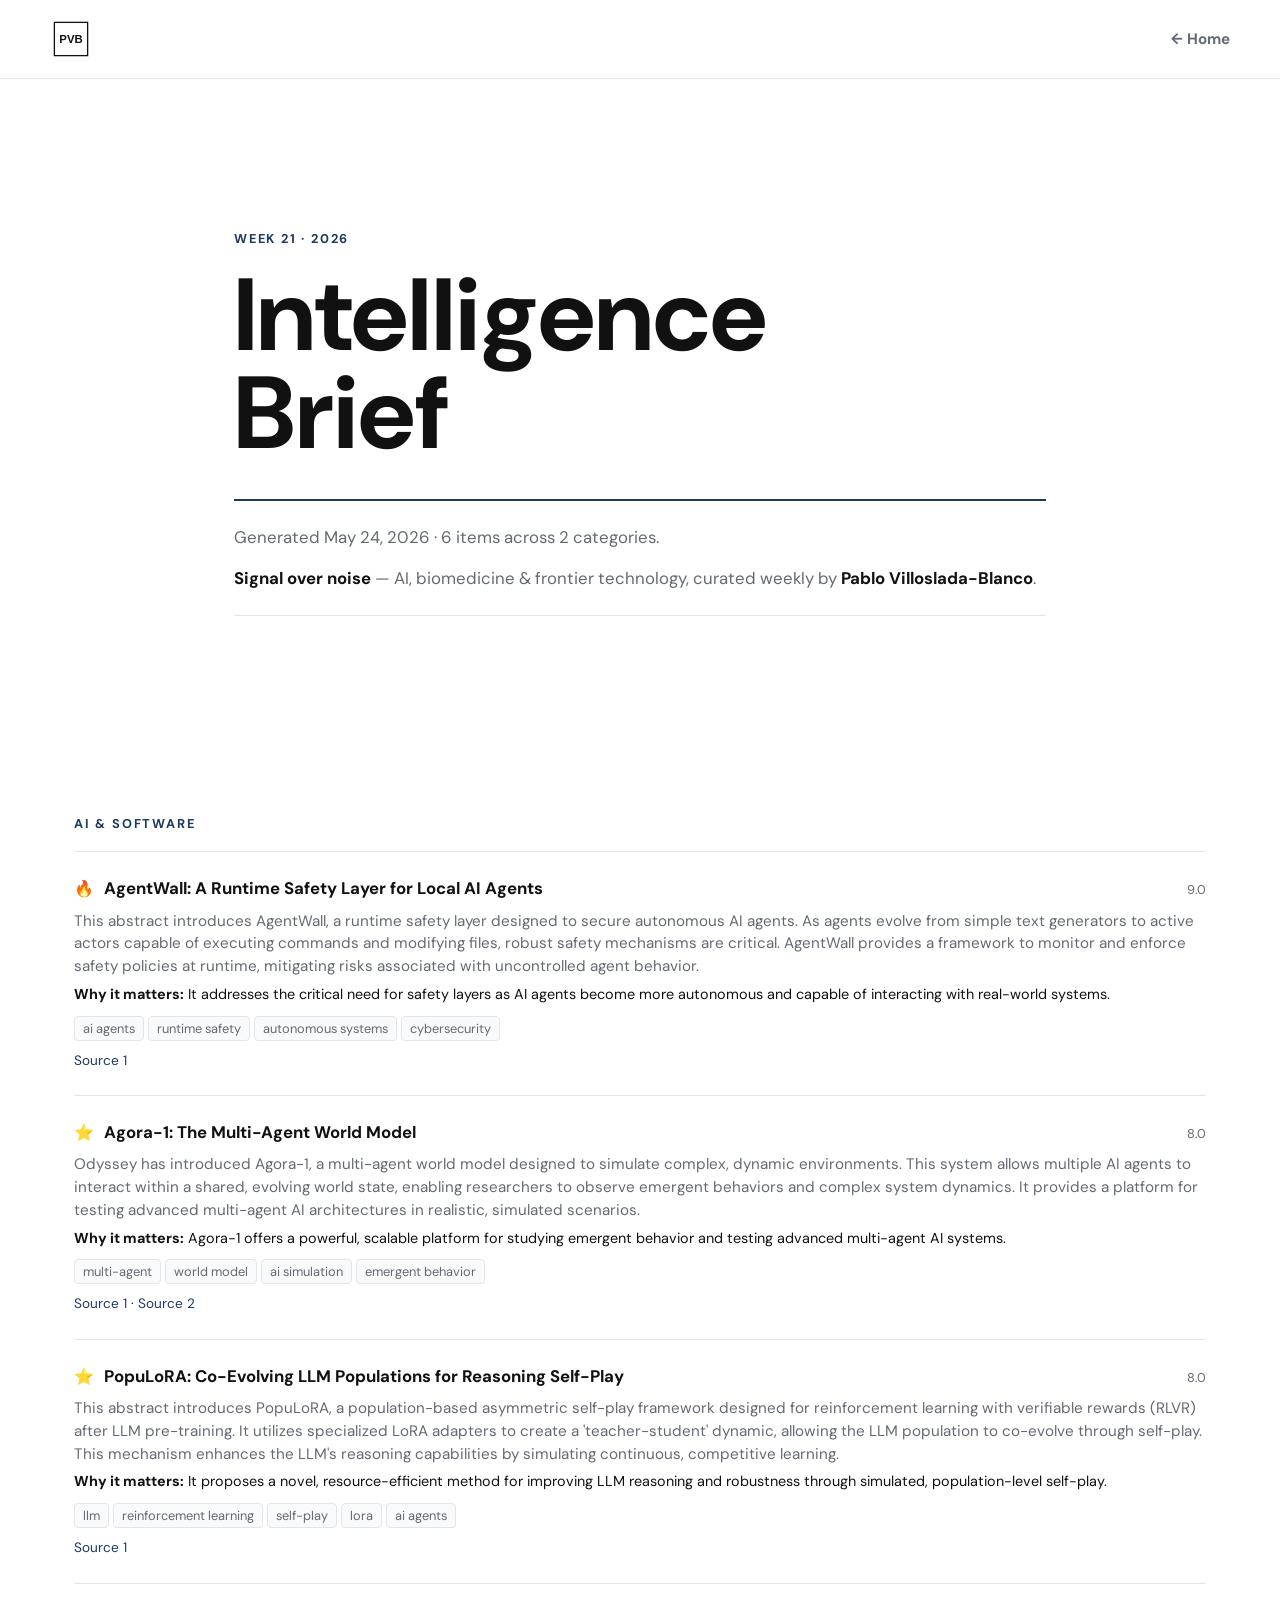
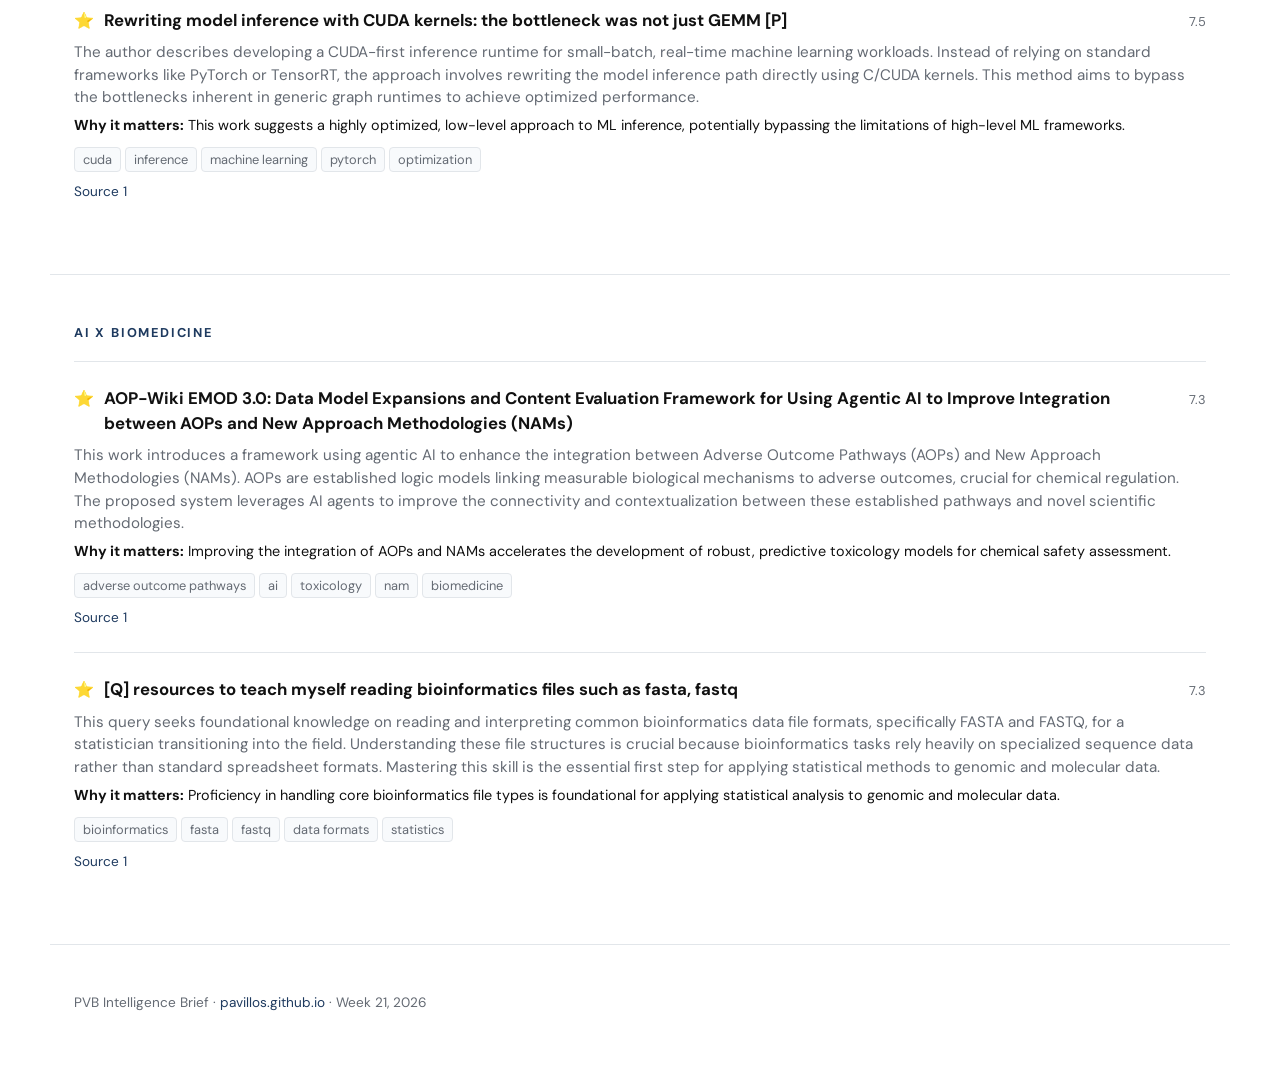
==== commit c83c44d3: "Weekly digest — week 21, 2026" ====
--- a/brief/index.html
+++ b/brief/index.html
@@ -27,7 +27,7 @@
       <p class="section-kicker">Week 21 · 2026</p>
       <h1>Intelligence<br>Brief</h1>
       <div class="brief-note">
-        <p>Generated May 18, 2026 · 8 items across 2 categories.</p>
+        <p>Generated May 24, 2026 · 6 items across 2 categories.</p>
         <p><strong>Signal over noise</strong> — AI, biomedicine &amp; frontier technology, curated weekly by <strong>Pablo Villoslada-Blanco</strong>.</p>
       </div>
     </div>
@@ -38,47 +38,47 @@
     <div>
     <div style="padding:24px 0;border-top:1px solid var(--line)">
       <div style="display:flex;align-items:baseline;gap:10px;margin-bottom:8px">
-        <span style="font-size:1rem">⭐</span>
-        <h3 style="margin:0;font-size:1.05rem;font-weight:700;color:var(--ink)">MemQ: Integrating Q-Learning into Self-Evolving Memory Agents over Provenance DAGs</h3>
-        <span style="margin-left:auto;font-size:0.8rem;color:var(--muted);white-space:nowrap">7.0</span>
+        <span style="font-size:1rem">🔥</span>
+        <h3 style="margin:0;font-size:1.05rem;font-weight:700;color:var(--ink)">AgentWall: A Runtime Safety Layer for Local AI Agents</h3>
+        <span style="margin-left:auto;font-size:0.8rem;color:var(--muted);white-space:nowrap">9.0</span>
       </div>
-      <p style="margin:0 0 6px;color:var(--muted);font-size:0.95rem">MemQ integrates Q-learning into self-evolving memory agents that operate over provenance Directed Acyclic Graphs (DAGs). This approach allows for evaluating retrieval quality in a more nuanced way by considering dependencies between memories. The method aims to improve the efficiency and effectiveness of episodic memory.</p>
-      <p style="margin:0 0 8px;font-size:0.9rem;color:var(--ink)"><strong>Why it matters:</strong> This research has strategic significance as it could lead to advancements in artificial intelligence, particularly in areas like decision-making and problem-solving.</p>
-      <div><span style="display:inline-block;background:var(--panel);border:1px solid var(--line);border-radius:4px;padding:2px 8px;font-size:0.8rem;color:var(--muted);margin:2px 4px 2px 0">q-learning</span><span style="display:inline-block;background:var(--panel);border:1px solid var(--line);border-radius:4px;padding:2px 8px;font-size:0.8rem;color:var(--muted);margin:2px 4px 2px 0">self-evolving memory agents</span><span style="display:inline-block;background:var(--panel);border:1px solid var(--line);border-radius:4px;padding:2px 8px;font-size:0.8rem;color:var(--muted);margin:2px 4px 2px 0">provenance dags</span></div>
-      <p style="margin:8px 0 0;font-size:0.85rem"><a href="https://arxiv.org/abs/2605.08374" target="_blank" rel="noopener" style="color:var(--accent)">Source 1</a></p>
+      <p style="margin:0 0 6px;color:var(--muted);font-size:0.95rem">This abstract introduces AgentWall, a runtime safety layer designed to secure autonomous AI agents. As agents evolve from simple text generators to active actors capable of executing commands and modifying files, robust safety mechanisms are critical. AgentWall provides a framework to monitor and enforce safety policies at runtime, mitigating risks associated with uncontrolled agent behavior.</p>
+      <p style="margin:0 0 8px;font-size:0.9rem;color:var(--ink)"><strong>Why it matters:</strong> It addresses the critical need for safety layers as AI agents become more autonomous and capable of interacting with real-world systems.</p>
+      <div><span style="display:inline-block;background:var(--panel);border:1px solid var(--line);border-radius:4px;padding:2px 8px;font-size:0.8rem;color:var(--muted);margin:2px 4px 2px 0">ai agents</span><span style="display:inline-block;background:var(--panel);border:1px solid var(--line);border-radius:4px;padding:2px 8px;font-size:0.8rem;color:var(--muted);margin:2px 4px 2px 0">runtime safety</span><span style="display:inline-block;background:var(--panel);border:1px solid var(--line);border-radius:4px;padding:2px 8px;font-size:0.8rem;color:var(--muted);margin:2px 4px 2px 0">autonomous systems</span><span style="display:inline-block;background:var(--panel);border:1px solid var(--line);border-radius:4px;padding:2px 8px;font-size:0.8rem;color:var(--muted);margin:2px 4px 2px 0">cybersecurity</span></div>
+      <p style="margin:8px 0 0;font-size:0.85rem"><a href="https://arxiv.org/abs/2605.16265" target="_blank" rel="noopener" style="color:var(--accent)">Source 1</a></p>
     </div>
     <div style="padding:24px 0;border-top:1px solid var(--line)">
       <div style="display:flex;align-items:baseline;gap:10px;margin-bottom:8px">
         <span style="font-size:1rem">⭐</span>
-        <h3 style="margin:0;font-size:1.05rem;font-weight:700;color:var(--ink)">SkillLens: Adaptive Multi-Granularity Skill Reuse for Cost-Efficient LLM Agents</h3>
-        <span style="margin-left:auto;font-size:0.8rem;color:var(--muted);white-space:nowrap">7.0</span>
+        <h3 style="margin:0;font-size:1.05rem;font-weight:700;color:var(--ink)">Agora-1: The Multi-Agent World Model</h3>
+        <span style="margin-left:auto;font-size:0.8rem;color:var(--muted);white-space:nowrap">8.0</span>
       </div>
-      <p style="margin:0 0 6px;color:var(--muted);font-size:0.95rem">SkillLens proposes an adaptive multi-granularity skill reuse system for cost-efficient LLM agents. Existing systems treat skills as flat prompt blocks, limiting their reusability and efficiency. SkillLens addresses this limitation by introducing a more flexible approach.</p>
-      <p style="margin:0 0 8px;font-size:0.9rem;color:var(--ink)"><strong>Why it matters:</strong> This research has significant implications for the development of efficient and adaptable large language model (LLM) agents in various applications.</p>
-      <div><span style="display:inline-block;background:var(--panel);border:1px solid var(--line);border-radius:4px;padding:2px 8px;font-size:0.8rem;color:var(--muted);margin:2px 4px 2px 0">skill-reuse</span><span style="display:inline-block;background:var(--panel);border:1px solid var(--line);border-radius:4px;padding:2px 8px;font-size:0.8rem;color:var(--muted);margin:2px 4px 2px 0">llm-agents</span><span style="display:inline-block;background:var(--panel);border:1px solid var(--line);border-radius:4px;padding:2px 8px;font-size:0.8rem;color:var(--muted);margin:2px 4px 2px 0">adaptive-systems</span><span style="display:inline-block;background:var(--panel);border:1px solid var(--line);border-radius:4px;padding:2px 8px;font-size:0.8rem;color:var(--muted);margin:2px 4px 2px 0">multi-granularity</span></div>
-      <p style="margin:8px 0 0;font-size:0.85rem"><a href="https://arxiv.org/abs/2605.08386" target="_blank" rel="noopener" style="color:var(--accent)">Source 1</a></p>
+      <p style="margin:0 0 6px;color:var(--muted);font-size:0.95rem">Odyssey has introduced Agora-1, a multi-agent world model designed to simulate complex, dynamic environments. This system allows multiple AI agents to interact within a shared, evolving world state, enabling researchers to observe emergent behaviors and complex system dynamics. It provides a platform for testing advanced multi-agent AI architectures in realistic, simulated scenarios.</p>
+      <p style="margin:0 0 8px;font-size:0.9rem;color:var(--ink)"><strong>Why it matters:</strong> Agora-1 offers a powerful, scalable platform for studying emergent behavior and testing advanced multi-agent AI systems.</p>
+      <div><span style="display:inline-block;background:var(--panel);border:1px solid var(--line);border-radius:4px;padding:2px 8px;font-size:0.8rem;color:var(--muted);margin:2px 4px 2px 0">multi-agent</span><span style="display:inline-block;background:var(--panel);border:1px solid var(--line);border-radius:4px;padding:2px 8px;font-size:0.8rem;color:var(--muted);margin:2px 4px 2px 0">world model</span><span style="display:inline-block;background:var(--panel);border:1px solid var(--line);border-radius:4px;padding:2px 8px;font-size:0.8rem;color:var(--muted);margin:2px 4px 2px 0">ai simulation</span><span style="display:inline-block;background:var(--panel);border:1px solid var(--line);border-radius:4px;padding:2px 8px;font-size:0.8rem;color:var(--muted);margin:2px 4px 2px 0">emergent behavior</span></div>
+      <p style="margin:8px 0 0;font-size:0.85rem"><a href="https://odyssey.ml/introducing-agora-1" target="_blank" rel="noopener" style="color:var(--accent)">Source 1</a> · <a href="https://www.reddit.com/r/singularity/comments/1th07bg/agora1_the_multiagent_world_model/" target="_blank" rel="noopener" style="color:var(--accent)">Source 2</a></p>
     </div>
     <div style="padding:24px 0;border-top:1px solid var(--line)">
       <div style="display:flex;align-items:baseline;gap:10px;margin-bottom:8px">
         <span style="font-size:1rem">⭐</span>
-        <h3 style="margin:0;font-size:1.05rem;font-weight:700;color:var(--ink)">Playing games with knowledge: AI-Induced delusions need game theoretic interventions</h3>
-        <span style="margin-left:auto;font-size:0.8rem;color:var(--muted);white-space:nowrap">7.0</span>
+        <h3 style="margin:0;font-size:1.05rem;font-weight:700;color:var(--ink)">PopuLoRA: Co-Evolving LLM Populations for Reasoning Self-Play</h3>
+        <span style="margin-left:auto;font-size:0.8rem;color:var(--muted);white-space:nowrap">8.0</span>
       </div>
-      <p style="margin:0 0 6px;color:var(--muted);font-size:0.95rem">This paper identifies a flaw in conversational AI as a knowledge interface, where chatbots can induce epistemic entrenchment and delusional belief spirals even in rational agents.</p>
-      <p style="margin:0 0 8px;font-size:0.9rem;color:var(--ink)"><strong>Why it matters:</strong> The findings have significant implications for the development of trustworthy AI systems that can facilitate knowledge sharing without inducing false beliefs.</p>
-      <div><span style="display:inline-block;background:var(--panel);border:1px solid var(--line);border-radius:4px;padding:2px 8px;font-size:0.8rem;color:var(--muted);margin:2px 4px 2px 0">ai</span><span style="display:inline-block;background:var(--panel);border:1px solid var(--line);border-radius:4px;padding:2px 8px;font-size:0.8rem;color:var(--muted);margin:2px 4px 2px 0">conversational ai</span><span style="display:inline-block;background:var(--panel);border:1px solid var(--line);border-radius:4px;padding:2px 8px;font-size:0.8rem;color:var(--muted);margin:2px 4px 2px 0">knowledge interface</span><span style="display:inline-block;background:var(--panel);border:1px solid var(--line);border-radius:4px;padding:2px 8px;font-size:0.8rem;color:var(--muted);margin:2px 4px 2px 0">delusional belief spirals</span></div>
-      <p style="margin:8px 0 0;font-size:0.85rem"><a href="https://arxiv.org/abs/2605.08409" target="_blank" rel="noopener" style="color:var(--accent)">Source 1</a></p>
+      <p style="margin:0 0 6px;color:var(--muted);font-size:0.95rem">This abstract introduces PopuLoRA, a population-based asymmetric self-play framework designed for reinforcement learning with verifiable rewards (RLVR) after LLM pre-training. It utilizes specialized LoRA adapters to create a &#x27;teacher-student&#x27; dynamic, allowing the LLM population to co-evolve through self-play. This mechanism enhances the LLM&#x27;s reasoning capabilities by simulating continuous, competitive learning.</p>
+      <p style="margin:0 0 8px;font-size:0.9rem;color:var(--ink)"><strong>Why it matters:</strong> It proposes a novel, resource-efficient method for improving LLM reasoning and robustness through simulated, population-level self-play.</p>
+      <div><span style="display:inline-block;background:var(--panel);border:1px solid var(--line);border-radius:4px;padding:2px 8px;font-size:0.8rem;color:var(--muted);margin:2px 4px 2px 0">llm</span><span style="display:inline-block;background:var(--panel);border:1px solid var(--line);border-radius:4px;padding:2px 8px;font-size:0.8rem;color:var(--muted);margin:2px 4px 2px 0">reinforcement learning</span><span style="display:inline-block;background:var(--panel);border:1px solid var(--line);border-radius:4px;padding:2px 8px;font-size:0.8rem;color:var(--muted);margin:2px 4px 2px 0">self-play</span><span style="display:inline-block;background:var(--panel);border:1px solid var(--line);border-radius:4px;padding:2px 8px;font-size:0.8rem;color:var(--muted);margin:2px 4px 2px 0">lora</span><span style="display:inline-block;background:var(--panel);border:1px solid var(--line);border-radius:4px;padding:2px 8px;font-size:0.8rem;color:var(--muted);margin:2px 4px 2px 0">ai agents</span></div>
+      <p style="margin:8px 0 0;font-size:0.85rem"><a href="https://arxiv.org/abs/2605.16727" target="_blank" rel="noopener" style="color:var(--accent)">Source 1</a></p>
     </div>
     <div style="padding:24px 0;border-top:1px solid var(--line)">
       <div style="display:flex;align-items:baseline;gap:10px;margin-bottom:8px">
         <span style="font-size:1rem">⭐</span>
-        <h3 style="margin:0;font-size:1.05rem;font-weight:700;color:var(--ink)">7 lines of code, 3 minutes: Implement a programming language (2010)</h3>
-        <span style="margin-left:auto;font-size:0.8rem;color:var(--muted);white-space:nowrap">7.0</span>
+        <h3 style="margin:0;font-size:1.05rem;font-weight:700;color:var(--ink)">Rewriting model inference with CUDA kernels: the bottleneck was not just GEMM [P]</h3>
+        <span style="margin-left:auto;font-size:0.8rem;color:var(--muted);white-space:nowrap">7.5</span>
       </div>
-      <p style="margin:0 0 6px;color:var(--muted);font-size:0.95rem">This article describes a challenge to implement a programming language in just 7 lines of code within 3 minutes. The author provides a simple example using Scheme and explains the key findings from this experiment.</p>
-      <p style="margin:0 0 8px;font-size:0.9rem;color:var(--ink)"><strong>Why it matters:</strong> This challenge highlights the power of simplicity and minimalism in programming language design, demonstrating that even complex concepts can be implemented with minimal code.</p>
-      <div><span style="display:inline-block;background:var(--panel);border:1px solid var(--line);border-radius:4px;padding:2px 8px;font-size:0.8rem;color:var(--muted);margin:2px 4px 2px 0">programming</span><span style="display:inline-block;background:var(--panel);border:1px solid var(--line);border-radius:4px;padding:2px 8px;font-size:0.8rem;color:var(--muted);margin:2px 4px 2px 0">language</span><span style="display:inline-block;background:var(--panel);border:1px solid var(--line);border-radius:4px;padding:2px 8px;font-size:0.8rem;color:var(--muted);margin:2px 4px 2px 0">implementation</span><span style="display:inline-block;background:var(--panel);border:1px solid var(--line);border-radius:4px;padding:2px 8px;font-size:0.8rem;color:var(--muted);margin:2px 4px 2px 0">scheme</span><span style="display:inline-block;background:var(--panel);border:1px solid var(--line);border-radius:4px;padding:2px 8px;font-size:0.8rem;color:var(--muted);margin:2px 4px 2px 0">minimalism</span></div>
-      <p style="margin:8px 0 0;font-size:0.85rem"><a href="https://matt.might.net/articles/implementing-a-programming-language/" target="_blank" rel="noopener" style="color:var(--accent)">Source 1</a></p>
+      <p style="margin:0 0 6px;color:var(--muted);font-size:0.95rem">The author describes developing a CUDA-first inference runtime for small-batch, real-time machine learning workloads. Instead of relying on standard frameworks like PyTorch or TensorRT, the approach involves rewriting the model inference path directly using C/CUDA kernels. This method aims to bypass the bottlenecks inherent in generic graph runtimes to achieve optimized performance.</p>
+      <p style="margin:0 0 8px;font-size:0.9rem;color:var(--ink)"><strong>Why it matters:</strong> This work suggests a highly optimized, low-level approach to ML inference, potentially bypassing the limitations of high-level ML frameworks.</p>
+      <div><span style="display:inline-block;background:var(--panel);border:1px solid var(--line);border-radius:4px;padding:2px 8px;font-size:0.8rem;color:var(--muted);margin:2px 4px 2px 0">cuda</span><span style="display:inline-block;background:var(--panel);border:1px solid var(--line);border-radius:4px;padding:2px 8px;font-size:0.8rem;color:var(--muted);margin:2px 4px 2px 0">inference</span><span style="display:inline-block;background:var(--panel);border:1px solid var(--line);border-radius:4px;padding:2px 8px;font-size:0.8rem;color:var(--muted);margin:2px 4px 2px 0">machine learning</span><span style="display:inline-block;background:var(--panel);border:1px solid var(--line);border-radius:4px;padding:2px 8px;font-size:0.8rem;color:var(--muted);margin:2px 4px 2px 0">pytorch</span><span style="display:inline-block;background:var(--panel);border:1px solid var(--line);border-radius:4px;padding:2px 8px;font-size:0.8rem;color:var(--muted);margin:2px 4px 2px 0">optimization</span></div>
+      <p style="margin:8px 0 0;font-size:0.85rem"><a href="https://www.reddit.com/r/MachineLearning/comments/1tgyx41/rewriting_model_inference_with_cuda_kernels_the/" target="_blank" rel="noopener" style="color:var(--accent)">Source 1</a></p>
     </div></div>
   </section>
   <section style="max-width:var(--max);margin:0 auto;padding:48px 24px;border-bottom:1px solid var(--line)">
@@ -86,47 +86,25 @@
     <div>
     <div style="padding:24px 0;border-top:1px solid var(--line)">
       <div style="display:flex;align-items:baseline;gap:10px;margin-bottom:8px">
-        <span style="font-size:1rem">🔥</span>
-        <h3 style="margin:0;font-size:1.05rem;font-weight:700;color:var(--ink)">Network-Aware Bilinear Tokenization for Brain Functional Connectivity Representation Learning</h3>
-        <span style="margin-left:auto;font-size:0.8rem;color:var(--muted);white-space:nowrap">8.5</span>
+        <span style="font-size:1rem">⭐</span>
+        <h3 style="margin:0;font-size:1.05rem;font-weight:700;color:var(--ink)">AOP-Wiki EMOD 3.0: Data Model Expansions and Content Evaluation Framework for Using Agentic AI to Improve Integration between AOPs and New Approach Methodologies (NAMs)</h3>
+        <span style="margin-left:auto;font-size:0.8rem;color:var(--muted);white-space:nowrap">7.3</span>
       </div>
-      <p style="margin:0 0 6px;color:var(--muted);font-size:0.95rem">This work proposes a network-aware bilinear tokenization method to enhance the representation learning of brain functional connectivity (FC) using masked autoencoders (MAEs). By incorporating network structure awareness into the tokenization process, the model captures complex, non-local dependencies inherent in brain connectivity data. This approach significantly improves the quality and interpretability of the learned representations compared to standard MAE methods.</p>
-      <p style="margin:0 0 8px;font-size:0.9rem;color:var(--ink)"><strong>Why it matters:</strong> Improving FC representation learning provides a more robust and detailed basis for identifying subtle neurological changes and biomarkers.</p>
-      <div><span style="display:inline-block;background:var(--panel);border:1px solid var(--line);border-radius:4px;padding:2px 8px;font-size:0.8rem;color:var(--muted);margin:2px 4px 2px 0">ai</span><span style="display:inline-block;background:var(--panel);border:1px solid var(--line);border-radius:4px;padding:2px 8px;font-size:0.8rem;color:var(--muted);margin:2px 4px 2px 0">biomedicine</span><span style="display:inline-block;background:var(--panel);border:1px solid var(--line);border-radius:4px;padding:2px 8px;font-size:0.8rem;color:var(--muted);margin:2px 4px 2px 0">neuroimaging</span><span style="display:inline-block;background:var(--panel);border:1px solid var(--line);border-radius:4px;padding:2px 8px;font-size:0.8rem;color:var(--muted);margin:2px 4px 2px 0">functional connectivity</span><span style="display:inline-block;background:var(--panel);border:1px solid var(--line);border-radius:4px;padding:2px 8px;font-size:0.8rem;color:var(--muted);margin:2px 4px 2px 0">representation learning</span></div>
-      <p style="margin:8px 0 0;font-size:0.85rem"><a href="https://arxiv.org/abs/2605.14048" target="_blank" rel="noopener" style="color:var(--accent)">Source 1</a></p>
+      <p style="margin:0 0 6px;color:var(--muted);font-size:0.95rem">This work introduces a framework using agentic AI to enhance the integration between Adverse Outcome Pathways (AOPs) and New Approach Methodologies (NAMs). AOPs are established logic models linking measurable biological mechanisms to adverse outcomes, crucial for chemical regulation. The proposed system leverages AI agents to improve the connectivity and contextualization between these established pathways and novel scientific methodologies.</p>
+      <p style="margin:0 0 8px;font-size:0.9rem;color:var(--ink)"><strong>Why it matters:</strong> Improving the integration of AOPs and NAMs accelerates the development of robust, predictive toxicology models for chemical safety assessment.</p>
+      <div><span style="display:inline-block;background:var(--panel);border:1px solid var(--line);border-radius:4px;padding:2px 8px;font-size:0.8rem;color:var(--muted);margin:2px 4px 2px 0">adverse outcome pathways</span><span style="display:inline-block;background:var(--panel);border:1px solid var(--line);border-radius:4px;padding:2px 8px;font-size:0.8rem;color:var(--muted);margin:2px 4px 2px 0">ai</span><span style="display:inline-block;background:var(--panel);border:1px solid var(--line);border-radius:4px;padding:2px 8px;font-size:0.8rem;color:var(--muted);margin:2px 4px 2px 0">toxicology</span><span style="display:inline-block;background:var(--panel);border:1px solid var(--line);border-radius:4px;padding:2px 8px;font-size:0.8rem;color:var(--muted);margin:2px 4px 2px 0">nam</span><span style="display:inline-block;background:var(--panel);border:1px solid var(--line);border-radius:4px;padding:2px 8px;font-size:0.8rem;color:var(--muted);margin:2px 4px 2px 0">biomedicine</span></div>
+      <p style="margin:8px 0 0;font-size:0.85rem"><a href="https://arxiv.org/abs/2605.21645" target="_blank" rel="noopener" style="color:var(--accent)">Source 1</a></p>
     </div>
     <div style="padding:24px 0;border-top:1px solid var(--line)">
       <div style="display:flex;align-items:baseline;gap:10px;margin-bottom:8px">
         <span style="font-size:1rem">⭐</span>
-        <h3 style="margin:0;font-size:1.05rem;font-weight:700;color:var(--ink)">Ideas for fun and practical bioinformatics practical classes in University Master</h3>
+        <h3 style="margin:0;font-size:1.05rem;font-weight:700;color:var(--ink)">[Q] resources to teach myself reading bioinformatics files such as fasta, fastq</h3>
         <span style="margin-left:auto;font-size:0.8rem;color:var(--muted);white-space:nowrap">7.3</span>
       </div>
-      <p style="margin:0 0 6px;color:var(--muted);font-size:0.95rem">This proposal outlines a comprehensive, hands-on Master&#x27;s course focusing on &#x27;Omic Technologies&#x27; within the context of Biotechnology Applied to Global Health. The curriculum integrates foundational molecular biology with advanced computational skills, covering genomics, transcriptomics, proteomics, and metabolomics. Practical modules emphasize data analysis, interpretation of biological pathways, and applying these &#x27;omics&#x27; insights to solve real-world global health challenges.</p>
-      <p style="margin:0 0 8px;font-size:0.9rem;color:var(--ink)"><strong>Why it matters:</strong> It equips future bio-technologists with essential, interdisciplinary skills needed to drive innovation in personalized medicine and global disease surveillance.</p>
-      <div><span style="display:inline-block;background:var(--panel);border:1px solid var(--line);border-radius:4px;padding:2px 8px;font-size:0.8rem;color:var(--muted);margin:2px 4px 2px 0">bioinformatics</span><span style="display:inline-block;background:var(--panel);border:1px solid var(--line);border-radius:4px;padding:2px 8px;font-size:0.8rem;color:var(--muted);margin:2px 4px 2px 0">global health</span><span style="display:inline-block;background:var(--panel);border:1px solid var(--line);border-radius:4px;padding:2px 8px;font-size:0.8rem;color:var(--muted);margin:2px 4px 2px 0">omics</span><span style="display:inline-block;background:var(--panel);border:1px solid var(--line);border-radius:4px;padding:2px 8px;font-size:0.8rem;color:var(--muted);margin:2px 4px 2px 0">biotechnology</span><span style="display:inline-block;background:var(--panel);border:1px solid var(--line);border-radius:4px;padding:2px 8px;font-size:0.8rem;color:var(--muted);margin:2px 4px 2px 0">master&#x27;s curriculum</span></div>
-      <p style="margin:8px 0 0;font-size:0.85rem"><a href="https://www.reddit.com/r/bioinformatics/comments/1tb4hv0/ideas_for_fun_and_practical_bioinformatics/" target="_blank" rel="noopener" style="color:var(--accent)">Source 1</a></p>
-    </div>
-    <div style="padding:24px 0;border-top:1px solid var(--line)">
-      <div style="display:flex;align-items:baseline;gap:10px;margin-bottom:8px">
-        <span style="font-size:1rem">⭐</span>
-        <h3 style="margin:0;font-size:1.05rem;font-weight:700;color:var(--ink)">Study protocol for preoperative classification using integrated screening and short-course neoadjuvant BRAF/MEK inhibition in newly diagnosed papillary craniopharyngioma (the PRECISE-PCP study): a prospective single-arm study</h3>
-        <span style="margin-left:auto;font-size:0.8rem;color:var(--muted);white-space:nowrap">7.3</span>
-      </div>
-      <p style="margin:0 0 6px;color:var(--muted);font-size:0.95rem">The PRECISE-PCP study is a prospective, single-arm protocol designed to classify newly diagnosed papillary craniopharyngioma (PCP) by integrating comprehensive screening with short-course neoadjuvant BRAF/MEK inhibition. Given that most PCP harbor the BRAF mutation, this approach aims to improve preoperative classification accuracy, which is crucial because the two main subtypes, ACP and PCP, require distinct management strategies. The study will evaluate the efficacy and safety of this integrated treatment approach for better patient stratification.</p>
-      <p style="margin:0 0 8px;font-size:0.9rem;color:var(--ink)"><strong>Why it matters:</strong> This protocol advances personalized neuro-oncology by optimizing preoperative classification and treatment for challenging craniopharyngioma subtypes.</p>
-      <div><span style="display:inline-block;background:var(--panel);border:1px solid var(--line);border-radius:4px;padding:2px 8px;font-size:0.8rem;color:var(--muted);margin:2px 4px 2px 0">craniopharyngioma</span><span style="display:inline-block;background:var(--panel);border:1px solid var(--line);border-radius:4px;padding:2px 8px;font-size:0.8rem;color:var(--muted);margin:2px 4px 2px 0">braf/mek</span><span style="display:inline-block;background:var(--panel);border:1px solid var(--line);border-radius:4px;padding:2px 8px;font-size:0.8rem;color:var(--muted);margin:2px 4px 2px 0">neoadjuvant</span><span style="display:inline-block;background:var(--panel);border:1px solid var(--line);border-radius:4px;padding:2px 8px;font-size:0.8rem;color:var(--muted);margin:2px 4px 2px 0">neuro-oncology</span><span style="display:inline-block;background:var(--panel);border:1px solid var(--line);border-radius:4px;padding:2px 8px;font-size:0.8rem;color:var(--muted);margin:2px 4px 2px 0">papillary</span></div>
-      <p style="margin:8px 0 0;font-size:0.85rem"><a href="https://www.medrxiv.org/content/10.64898/2026.05.08.26351826v1?rss=1" target="_blank" rel="noopener" style="color:var(--accent)">Source 1</a></p>
-    </div>
-    <div style="padding:24px 0;border-top:1px solid var(--line)">
-      <div style="display:flex;align-items:baseline;gap:10px;margin-bottom:8px">
-        <span style="font-size:1rem">📈</span>
-        <h3 style="margin:0;font-size:1.05rem;font-weight:700;color:var(--ink)">Capillary-based Subcellular Sampling Uncovers the Stress Granule Proteome in Single Cells</h3>
-        <span style="margin-left:auto;font-size:0.8rem;color:var(--muted);white-space:nowrap">5.0</span>
-      </div>
-      <p style="margin:0 0 6px;color:var(--muted);font-size:0.95rem">We introduce a novel capillary-based subcellular sampling technique enabling the isolation of specific cellular compartments, such as stress granules, from single cells. This method allows for the direct analysis of the proteome within these biomolecular condensates. Our application successfully uncovered the detailed proteomic composition of stress granules in single cells, providing unprecedented insights into the molecular mechanisms underlying cellular stress responses.</p>
-      <p style="margin:0 0 8px;font-size:0.9rem;color:var(--ink)"><strong>Why it matters:</strong> This technique advances single-cell proteomics by enabling high-resolution analysis of specific, functionally critical subcellular compartments.</p>
-      <div><span style="display:inline-block;background:var(--panel);border:1px solid var(--line);border-radius:4px;padding:2px 8px;font-size:0.8rem;color:var(--muted);margin:2px 4px 2px 0">single-cell</span><span style="display:inline-block;background:var(--panel);border:1px solid var(--line);border-radius:4px;padding:2px 8px;font-size:0.8rem;color:var(--muted);margin:2px 4px 2px 0">proteomics</span><span style="display:inline-block;background:var(--panel);border:1px solid var(--line);border-radius:4px;padding:2px 8px;font-size:0.8rem;color:var(--muted);margin:2px 4px 2px 0">subcellular</span><span style="display:inline-block;background:var(--panel);border:1px solid var(--line);border-radius:4px;padding:2px 8px;font-size:0.8rem;color:var(--muted);margin:2px 4px 2px 0">stress-granules</span><span style="display:inline-block;background:var(--panel);border:1px solid var(--line);border-radius:4px;padding:2px 8px;font-size:0.8rem;color:var(--muted);margin:2px 4px 2px 0">biomolecular-condensates</span></div>
-      <p style="margin:8px 0 0;font-size:0.85rem"><a href="https://www.biorxiv.org/content/10.64898/2026.05.11.724230v1?rss=1" target="_blank" rel="noopener" style="color:var(--accent)">Source 1</a></p>
+      <p style="margin:0 0 6px;color:var(--muted);font-size:0.95rem">This query seeks foundational knowledge on reading and interpreting common bioinformatics data file formats, specifically FASTA and FASTQ, for a statistician transitioning into the field. Understanding these file structures is crucial because bioinformatics tasks rely heavily on specialized sequence data rather than standard spreadsheet formats. Mastering this skill is the essential first step for applying statistical methods to genomic and molecular data.</p>
+      <p style="margin:0 0 8px;font-size:0.9rem;color:var(--ink)"><strong>Why it matters:</strong> Proficiency in handling core bioinformatics file types is foundational for applying statistical analysis to genomic and molecular data.</p>
+      <div><span style="display:inline-block;background:var(--panel);border:1px solid var(--line);border-radius:4px;padding:2px 8px;font-size:0.8rem;color:var(--muted);margin:2px 4px 2px 0">bioinformatics</span><span style="display:inline-block;background:var(--panel);border:1px solid var(--line);border-radius:4px;padding:2px 8px;font-size:0.8rem;color:var(--muted);margin:2px 4px 2px 0">fasta</span><span style="display:inline-block;background:var(--panel);border:1px solid var(--line);border-radius:4px;padding:2px 8px;font-size:0.8rem;color:var(--muted);margin:2px 4px 2px 0">fastq</span><span style="display:inline-block;background:var(--panel);border:1px solid var(--line);border-radius:4px;padding:2px 8px;font-size:0.8rem;color:var(--muted);margin:2px 4px 2px 0">data formats</span><span style="display:inline-block;background:var(--panel);border:1px solid var(--line);border-radius:4px;padding:2px 8px;font-size:0.8rem;color:var(--muted);margin:2px 4px 2px 0">statistics</span></div>
+      <p style="margin:8px 0 0;font-size:0.85rem"><a href="https://www.reddit.com/r/bioinformatics/comments/1thqhv5/q_resources_to_teach_myself_reading/" target="_blank" rel="noopener" style="color:var(--accent)">Source 1</a></p>
     </div></div>
   </section>
 
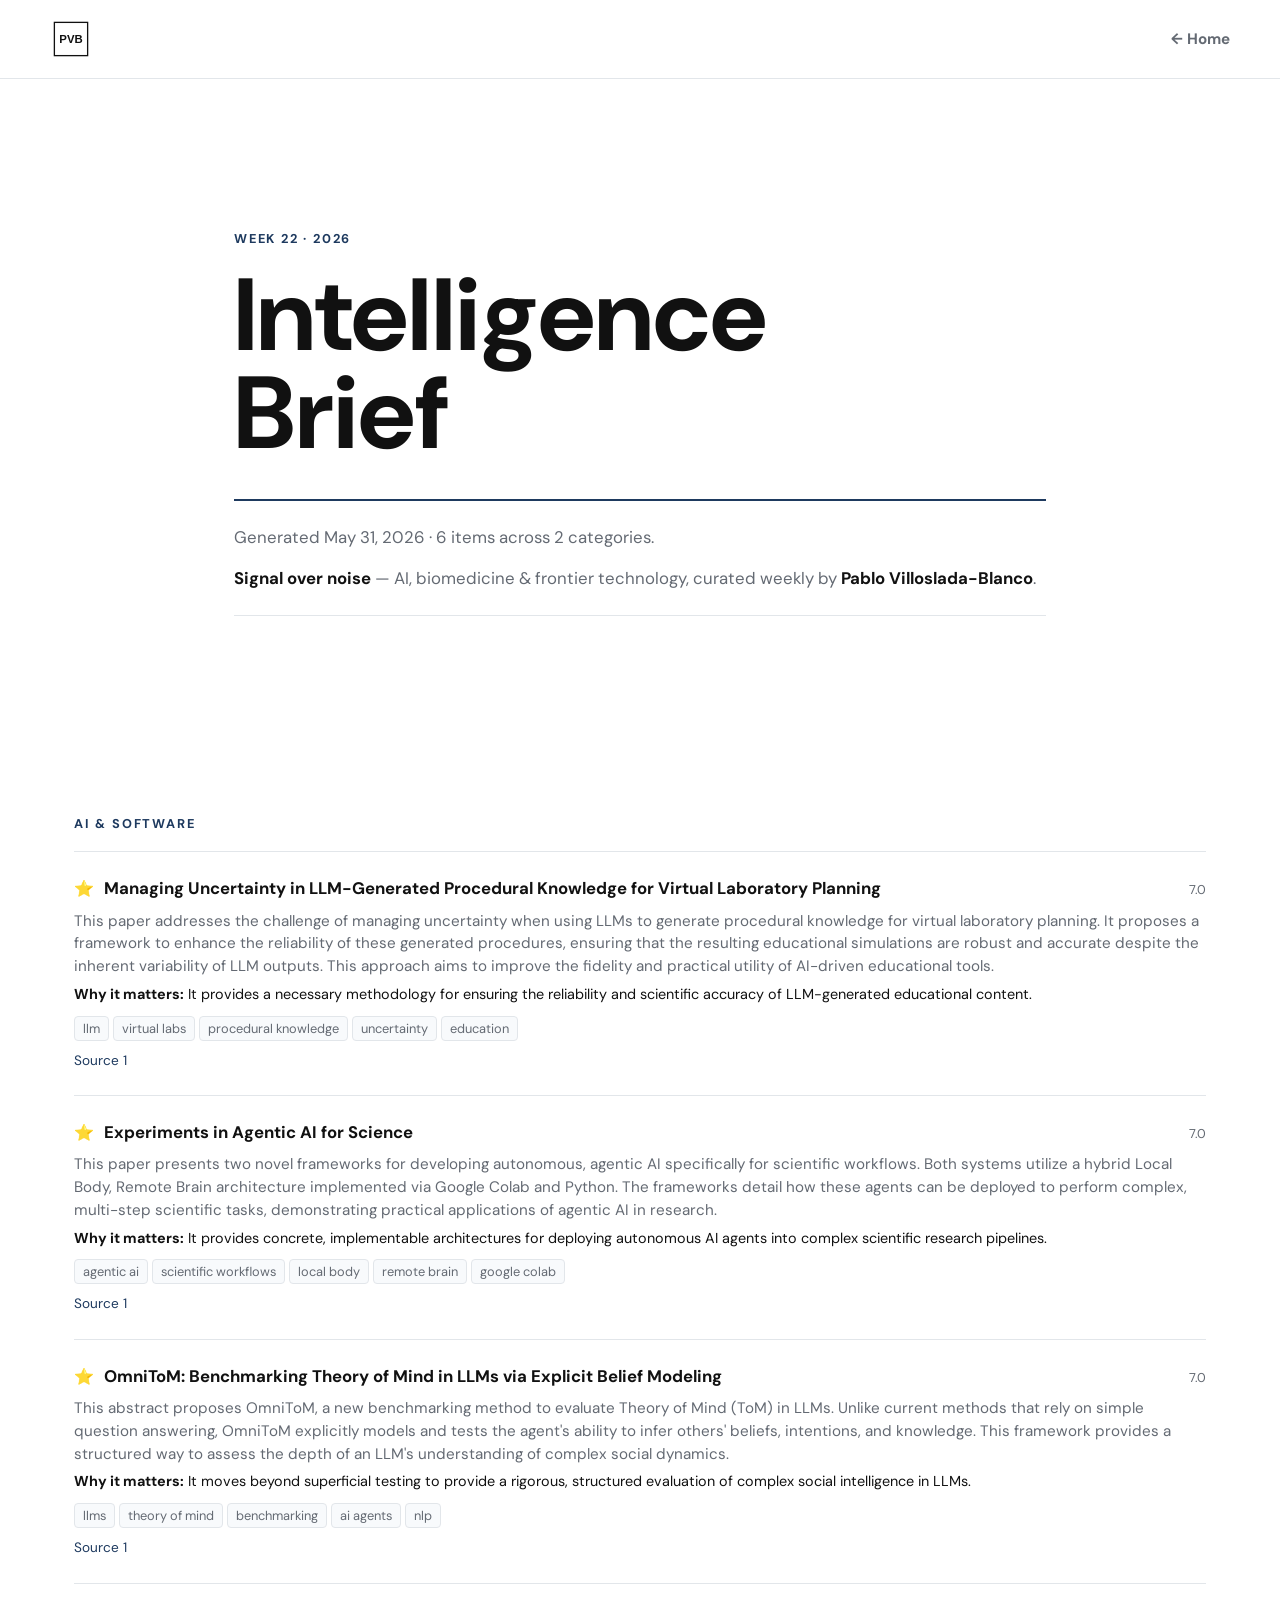
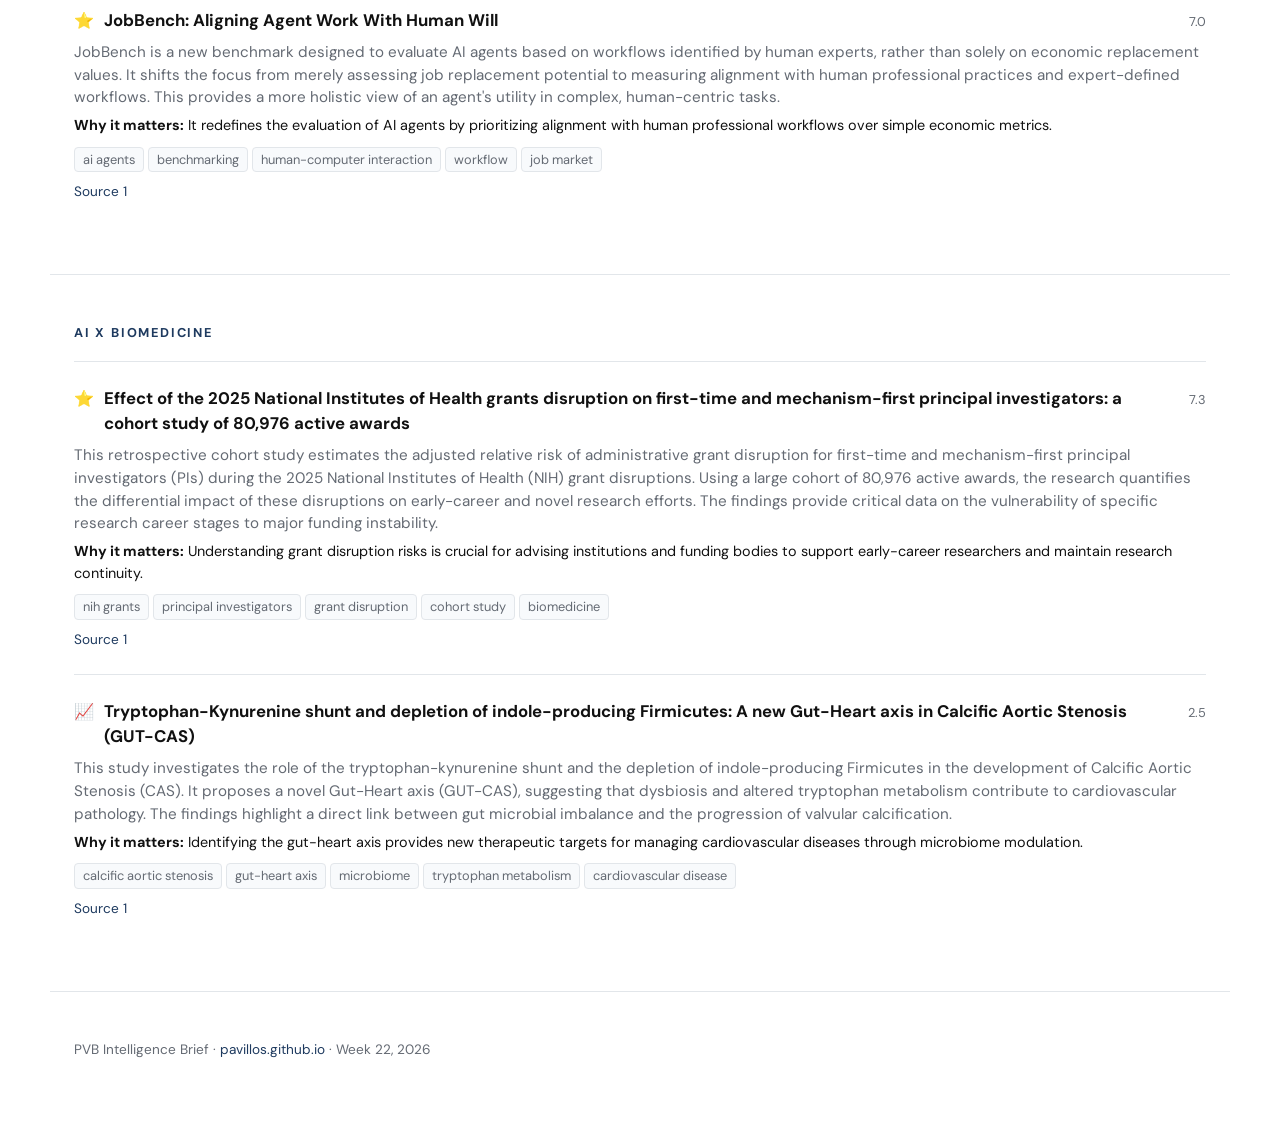
==== commit 8c8b1c5f: "Weekly digest — week 22, 2026" ====
--- a/brief/index.html
+++ b/brief/index.html
@@ -3,7 +3,7 @@
   <head>
     <meta charset="utf-8">
     <meta name="viewport" content="width=device-width, initial-scale=1">
-    <title>PVB Intelligence Brief — Week 21, 2026</title>
+    <title>PVB Intelligence Brief — Week 22, 2026</title>
     <meta name="description" content="Weekly intelligence digest on AI, biomedicine and frontier technology by Pablo Villoslada-Blanco.">
     <meta name="theme-color" content="#1e3a5f">
     <link rel="icon" href="../assets/favicon.svg" type="image/svg+xml">
@@ -24,10 +24,10 @@
     </header>
 
     <div class="brief-hero">
-      <p class="section-kicker">Week 21 · 2026</p>
+      <p class="section-kicker">Week 22 · 2026</p>
       <h1>Intelligence<br>Brief</h1>
       <div class="brief-note">
-        <p>Generated May 24, 2026 · 6 items across 2 categories.</p>
+        <p>Generated May 31, 2026 · 6 items across 2 categories.</p>
         <p><strong>Signal over noise</strong> — AI, biomedicine &amp; frontier technology, curated weekly by <strong>Pablo Villoslada-Blanco</strong>.</p>
       </div>
     </div>
@@ -38,47 +38,47 @@
     <div>
     <div style="padding:24px 0;border-top:1px solid var(--line)">
       <div style="display:flex;align-items:baseline;gap:10px;margin-bottom:8px">
-        <span style="font-size:1rem">🔥</span>
-        <h3 style="margin:0;font-size:1.05rem;font-weight:700;color:var(--ink)">AgentWall: A Runtime Safety Layer for Local AI Agents</h3>
-        <span style="margin-left:auto;font-size:0.8rem;color:var(--muted);white-space:nowrap">9.0</span>
+        <span style="font-size:1rem">⭐</span>
+        <h3 style="margin:0;font-size:1.05rem;font-weight:700;color:var(--ink)">Managing Uncertainty in LLM-Generated Procedural Knowledge for Virtual Laboratory Planning</h3>
+        <span style="margin-left:auto;font-size:0.8rem;color:var(--muted);white-space:nowrap">7.0</span>
       </div>
-      <p style="margin:0 0 6px;color:var(--muted);font-size:0.95rem">This abstract introduces AgentWall, a runtime safety layer designed to secure autonomous AI agents. As agents evolve from simple text generators to active actors capable of executing commands and modifying files, robust safety mechanisms are critical. AgentWall provides a framework to monitor and enforce safety policies at runtime, mitigating risks associated with uncontrolled agent behavior.</p>
-      <p style="margin:0 0 8px;font-size:0.9rem;color:var(--ink)"><strong>Why it matters:</strong> It addresses the critical need for safety layers as AI agents become more autonomous and capable of interacting with real-world systems.</p>
-      <div><span style="display:inline-block;background:var(--panel);border:1px solid var(--line);border-radius:4px;padding:2px 8px;font-size:0.8rem;color:var(--muted);margin:2px 4px 2px 0">ai agents</span><span style="display:inline-block;background:var(--panel);border:1px solid var(--line);border-radius:4px;padding:2px 8px;font-size:0.8rem;color:var(--muted);margin:2px 4px 2px 0">runtime safety</span><span style="display:inline-block;background:var(--panel);border:1px solid var(--line);border-radius:4px;padding:2px 8px;font-size:0.8rem;color:var(--muted);margin:2px 4px 2px 0">autonomous systems</span><span style="display:inline-block;background:var(--panel);border:1px solid var(--line);border-radius:4px;padding:2px 8px;font-size:0.8rem;color:var(--muted);margin:2px 4px 2px 0">cybersecurity</span></div>
-      <p style="margin:8px 0 0;font-size:0.85rem"><a href="https://arxiv.org/abs/2605.16265" target="_blank" rel="noopener" style="color:var(--accent)">Source 1</a></p>
+      <p style="margin:0 0 6px;color:var(--muted);font-size:0.95rem">This paper addresses the challenge of managing uncertainty when using LLMs to generate procedural knowledge for virtual laboratory planning. It proposes a framework to enhance the reliability of these generated procedures, ensuring that the resulting educational simulations are robust and accurate despite the inherent variability of LLM outputs. This approach aims to improve the fidelity and practical utility of AI-driven educational tools.</p>
+      <p style="margin:0 0 8px;font-size:0.9rem;color:var(--ink)"><strong>Why it matters:</strong> It provides a necessary methodology for ensuring the reliability and scientific accuracy of LLM-generated educational content.</p>
+      <div><span style="display:inline-block;background:var(--panel);border:1px solid var(--line);border-radius:4px;padding:2px 8px;font-size:0.8rem;color:var(--muted);margin:2px 4px 2px 0">llm</span><span style="display:inline-block;background:var(--panel);border:1px solid var(--line);border-radius:4px;padding:2px 8px;font-size:0.8rem;color:var(--muted);margin:2px 4px 2px 0">virtual labs</span><span style="display:inline-block;background:var(--panel);border:1px solid var(--line);border-radius:4px;padding:2px 8px;font-size:0.8rem;color:var(--muted);margin:2px 4px 2px 0">procedural knowledge</span><span style="display:inline-block;background:var(--panel);border:1px solid var(--line);border-radius:4px;padding:2px 8px;font-size:0.8rem;color:var(--muted);margin:2px 4px 2px 0">uncertainty</span><span style="display:inline-block;background:var(--panel);border:1px solid var(--line);border-radius:4px;padding:2px 8px;font-size:0.8rem;color:var(--muted);margin:2px 4px 2px 0">education</span></div>
+      <p style="margin:8px 0 0;font-size:0.85rem"><a href="https://arxiv.org/abs/2605.26333" target="_blank" rel="noopener" style="color:var(--accent)">Source 1</a></p>
     </div>
     <div style="padding:24px 0;border-top:1px solid var(--line)">
       <div style="display:flex;align-items:baseline;gap:10px;margin-bottom:8px">
         <span style="font-size:1rem">⭐</span>
-        <h3 style="margin:0;font-size:1.05rem;font-weight:700;color:var(--ink)">Agora-1: The Multi-Agent World Model</h3>
-        <span style="margin-left:auto;font-size:0.8rem;color:var(--muted);white-space:nowrap">8.0</span>
+        <h3 style="margin:0;font-size:1.05rem;font-weight:700;color:var(--ink)">Experiments in Agentic AI for Science</h3>
+        <span style="margin-left:auto;font-size:0.8rem;color:var(--muted);white-space:nowrap">7.0</span>
       </div>
-      <p style="margin:0 0 6px;color:var(--muted);font-size:0.95rem">Odyssey has introduced Agora-1, a multi-agent world model designed to simulate complex, dynamic environments. This system allows multiple AI agents to interact within a shared, evolving world state, enabling researchers to observe emergent behaviors and complex system dynamics. It provides a platform for testing advanced multi-agent AI architectures in realistic, simulated scenarios.</p>
-      <p style="margin:0 0 8px;font-size:0.9rem;color:var(--ink)"><strong>Why it matters:</strong> Agora-1 offers a powerful, scalable platform for studying emergent behavior and testing advanced multi-agent AI systems.</p>
-      <div><span style="display:inline-block;background:var(--panel);border:1px solid var(--line);border-radius:4px;padding:2px 8px;font-size:0.8rem;color:var(--muted);margin:2px 4px 2px 0">multi-agent</span><span style="display:inline-block;background:var(--panel);border:1px solid var(--line);border-radius:4px;padding:2px 8px;font-size:0.8rem;color:var(--muted);margin:2px 4px 2px 0">world model</span><span style="display:inline-block;background:var(--panel);border:1px solid var(--line);border-radius:4px;padding:2px 8px;font-size:0.8rem;color:var(--muted);margin:2px 4px 2px 0">ai simulation</span><span style="display:inline-block;background:var(--panel);border:1px solid var(--line);border-radius:4px;padding:2px 8px;font-size:0.8rem;color:var(--muted);margin:2px 4px 2px 0">emergent behavior</span></div>
-      <p style="margin:8px 0 0;font-size:0.85rem"><a href="https://odyssey.ml/introducing-agora-1" target="_blank" rel="noopener" style="color:var(--accent)">Source 1</a> · <a href="https://www.reddit.com/r/singularity/comments/1th07bg/agora1_the_multiagent_world_model/" target="_blank" rel="noopener" style="color:var(--accent)">Source 2</a></p>
+      <p style="margin:0 0 6px;color:var(--muted);font-size:0.95rem">This paper presents two novel frameworks for developing autonomous, agentic AI specifically for scientific workflows. Both systems utilize a hybrid Local Body, Remote Brain architecture implemented via Google Colab and Python. The frameworks detail how these agents can be deployed to perform complex, multi-step scientific tasks, demonstrating practical applications of agentic AI in research.</p>
+      <p style="margin:0 0 8px;font-size:0.9rem;color:var(--ink)"><strong>Why it matters:</strong> It provides concrete, implementable architectures for deploying autonomous AI agents into complex scientific research pipelines.</p>
+      <div><span style="display:inline-block;background:var(--panel);border:1px solid var(--line);border-radius:4px;padding:2px 8px;font-size:0.8rem;color:var(--muted);margin:2px 4px 2px 0">agentic ai</span><span style="display:inline-block;background:var(--panel);border:1px solid var(--line);border-radius:4px;padding:2px 8px;font-size:0.8rem;color:var(--muted);margin:2px 4px 2px 0">scientific workflows</span><span style="display:inline-block;background:var(--panel);border:1px solid var(--line);border-radius:4px;padding:2px 8px;font-size:0.8rem;color:var(--muted);margin:2px 4px 2px 0">local body</span><span style="display:inline-block;background:var(--panel);border:1px solid var(--line);border-radius:4px;padding:2px 8px;font-size:0.8rem;color:var(--muted);margin:2px 4px 2px 0">remote brain</span><span style="display:inline-block;background:var(--panel);border:1px solid var(--line);border-radius:4px;padding:2px 8px;font-size:0.8rem;color:var(--muted);margin:2px 4px 2px 0">google colab</span></div>
+      <p style="margin:8px 0 0;font-size:0.85rem"><a href="https://arxiv.org/abs/2605.26305" target="_blank" rel="noopener" style="color:var(--accent)">Source 1</a></p>
     </div>
     <div style="padding:24px 0;border-top:1px solid var(--line)">
       <div style="display:flex;align-items:baseline;gap:10px;margin-bottom:8px">
         <span style="font-size:1rem">⭐</span>
-        <h3 style="margin:0;font-size:1.05rem;font-weight:700;color:var(--ink)">PopuLoRA: Co-Evolving LLM Populations for Reasoning Self-Play</h3>
-        <span style="margin-left:auto;font-size:0.8rem;color:var(--muted);white-space:nowrap">8.0</span>
+        <h3 style="margin:0;font-size:1.05rem;font-weight:700;color:var(--ink)">OmniToM: Benchmarking Theory of Mind in LLMs via Explicit Belief Modeling</h3>
+        <span style="margin-left:auto;font-size:0.8rem;color:var(--muted);white-space:nowrap">7.0</span>
       </div>
-      <p style="margin:0 0 6px;color:var(--muted);font-size:0.95rem">This abstract introduces PopuLoRA, a population-based asymmetric self-play framework designed for reinforcement learning with verifiable rewards (RLVR) after LLM pre-training. It utilizes specialized LoRA adapters to create a &#x27;teacher-student&#x27; dynamic, allowing the LLM population to co-evolve through self-play. This mechanism enhances the LLM&#x27;s reasoning capabilities by simulating continuous, competitive learning.</p>
-      <p style="margin:0 0 8px;font-size:0.9rem;color:var(--ink)"><strong>Why it matters:</strong> It proposes a novel, resource-efficient method for improving LLM reasoning and robustness through simulated, population-level self-play.</p>
-      <div><span style="display:inline-block;background:var(--panel);border:1px solid var(--line);border-radius:4px;padding:2px 8px;font-size:0.8rem;color:var(--muted);margin:2px 4px 2px 0">llm</span><span style="display:inline-block;background:var(--panel);border:1px solid var(--line);border-radius:4px;padding:2px 8px;font-size:0.8rem;color:var(--muted);margin:2px 4px 2px 0">reinforcement learning</span><span style="display:inline-block;background:var(--panel);border:1px solid var(--line);border-radius:4px;padding:2px 8px;font-size:0.8rem;color:var(--muted);margin:2px 4px 2px 0">self-play</span><span style="display:inline-block;background:var(--panel);border:1px solid var(--line);border-radius:4px;padding:2px 8px;font-size:0.8rem;color:var(--muted);margin:2px 4px 2px 0">lora</span><span style="display:inline-block;background:var(--panel);border:1px solid var(--line);border-radius:4px;padding:2px 8px;font-size:0.8rem;color:var(--muted);margin:2px 4px 2px 0">ai agents</span></div>
-      <p style="margin:8px 0 0;font-size:0.85rem"><a href="https://arxiv.org/abs/2605.16727" target="_blank" rel="noopener" style="color:var(--accent)">Source 1</a></p>
+      <p style="margin:0 0 6px;color:var(--muted);font-size:0.95rem">This abstract proposes OmniToM, a new benchmarking method to evaluate Theory of Mind (ToM) in LLMs. Unlike current methods that rely on simple question answering, OmniToM explicitly models and tests the agent&#x27;s ability to infer others&#x27; beliefs, intentions, and knowledge. This framework provides a structured way to assess the depth of an LLM&#x27;s understanding of complex social dynamics.</p>
+      <p style="margin:0 0 8px;font-size:0.9rem;color:var(--ink)"><strong>Why it matters:</strong> It moves beyond superficial testing to provide a rigorous, structured evaluation of complex social intelligence in LLMs.</p>
+      <div><span style="display:inline-block;background:var(--panel);border:1px solid var(--line);border-radius:4px;padding:2px 8px;font-size:0.8rem;color:var(--muted);margin:2px 4px 2px 0">llms</span><span style="display:inline-block;background:var(--panel);border:1px solid var(--line);border-radius:4px;padding:2px 8px;font-size:0.8rem;color:var(--muted);margin:2px 4px 2px 0">theory of mind</span><span style="display:inline-block;background:var(--panel);border:1px solid var(--line);border-radius:4px;padding:2px 8px;font-size:0.8rem;color:var(--muted);margin:2px 4px 2px 0">benchmarking</span><span style="display:inline-block;background:var(--panel);border:1px solid var(--line);border-radius:4px;padding:2px 8px;font-size:0.8rem;color:var(--muted);margin:2px 4px 2px 0">ai agents</span><span style="display:inline-block;background:var(--panel);border:1px solid var(--line);border-radius:4px;padding:2px 8px;font-size:0.8rem;color:var(--muted);margin:2px 4px 2px 0">nlp</span></div>
+      <p style="margin:8px 0 0;font-size:0.85rem"><a href="https://arxiv.org/abs/2605.26322" target="_blank" rel="noopener" style="color:var(--accent)">Source 1</a></p>
     </div>
     <div style="padding:24px 0;border-top:1px solid var(--line)">
       <div style="display:flex;align-items:baseline;gap:10px;margin-bottom:8px">
         <span style="font-size:1rem">⭐</span>
-        <h3 style="margin:0;font-size:1.05rem;font-weight:700;color:var(--ink)">Rewriting model inference with CUDA kernels: the bottleneck was not just GEMM [P]</h3>
-        <span style="margin-left:auto;font-size:0.8rem;color:var(--muted);white-space:nowrap">7.5</span>
+        <h3 style="margin:0;font-size:1.05rem;font-weight:700;color:var(--ink)">JobBench: Aligning Agent Work With Human Will</h3>
+        <span style="margin-left:auto;font-size:0.8rem;color:var(--muted);white-space:nowrap">7.0</span>
       </div>
-      <p style="margin:0 0 6px;color:var(--muted);font-size:0.95rem">The author describes developing a CUDA-first inference runtime for small-batch, real-time machine learning workloads. Instead of relying on standard frameworks like PyTorch or TensorRT, the approach involves rewriting the model inference path directly using C/CUDA kernels. This method aims to bypass the bottlenecks inherent in generic graph runtimes to achieve optimized performance.</p>
-      <p style="margin:0 0 8px;font-size:0.9rem;color:var(--ink)"><strong>Why it matters:</strong> This work suggests a highly optimized, low-level approach to ML inference, potentially bypassing the limitations of high-level ML frameworks.</p>
-      <div><span style="display:inline-block;background:var(--panel);border:1px solid var(--line);border-radius:4px;padding:2px 8px;font-size:0.8rem;color:var(--muted);margin:2px 4px 2px 0">cuda</span><span style="display:inline-block;background:var(--panel);border:1px solid var(--line);border-radius:4px;padding:2px 8px;font-size:0.8rem;color:var(--muted);margin:2px 4px 2px 0">inference</span><span style="display:inline-block;background:var(--panel);border:1px solid var(--line);border-radius:4px;padding:2px 8px;font-size:0.8rem;color:var(--muted);margin:2px 4px 2px 0">machine learning</span><span style="display:inline-block;background:var(--panel);border:1px solid var(--line);border-radius:4px;padding:2px 8px;font-size:0.8rem;color:var(--muted);margin:2px 4px 2px 0">pytorch</span><span style="display:inline-block;background:var(--panel);border:1px solid var(--line);border-radius:4px;padding:2px 8px;font-size:0.8rem;color:var(--muted);margin:2px 4px 2px 0">optimization</span></div>
-      <p style="margin:8px 0 0;font-size:0.85rem"><a href="https://www.reddit.com/r/MachineLearning/comments/1tgyx41/rewriting_model_inference_with_cuda_kernels_the/" target="_blank" rel="noopener" style="color:var(--accent)">Source 1</a></p>
+      <p style="margin:0 0 6px;color:var(--muted);font-size:0.95rem">JobBench is a new benchmark designed to evaluate AI agents based on workflows identified by human experts, rather than solely on economic replacement values. It shifts the focus from merely assessing job replacement potential to measuring alignment with human professional practices and expert-defined workflows. This provides a more holistic view of an agent&#x27;s utility in complex, human-centric tasks.</p>
+      <p style="margin:0 0 8px;font-size:0.9rem;color:var(--ink)"><strong>Why it matters:</strong> It redefines the evaluation of AI agents by prioritizing alignment with human professional workflows over simple economic metrics.</p>
+      <div><span style="display:inline-block;background:var(--panel);border:1px solid var(--line);border-radius:4px;padding:2px 8px;font-size:0.8rem;color:var(--muted);margin:2px 4px 2px 0">ai agents</span><span style="display:inline-block;background:var(--panel);border:1px solid var(--line);border-radius:4px;padding:2px 8px;font-size:0.8rem;color:var(--muted);margin:2px 4px 2px 0">benchmarking</span><span style="display:inline-block;background:var(--panel);border:1px solid var(--line);border-radius:4px;padding:2px 8px;font-size:0.8rem;color:var(--muted);margin:2px 4px 2px 0">human-computer interaction</span><span style="display:inline-block;background:var(--panel);border:1px solid var(--line);border-radius:4px;padding:2px 8px;font-size:0.8rem;color:var(--muted);margin:2px 4px 2px 0">workflow</span><span style="display:inline-block;background:var(--panel);border:1px solid var(--line);border-radius:4px;padding:2px 8px;font-size:0.8rem;color:var(--muted);margin:2px 4px 2px 0">job market</span></div>
+      <p style="margin:8px 0 0;font-size:0.85rem"><a href="https://arxiv.org/abs/2605.26329" target="_blank" rel="noopener" style="color:var(--accent)">Source 1</a></p>
     </div></div>
   </section>
   <section style="max-width:var(--max);margin:0 auto;padding:48px 24px;border-bottom:1px solid var(--line)">
@@ -87,29 +87,29 @@
     <div style="padding:24px 0;border-top:1px solid var(--line)">
       <div style="display:flex;align-items:baseline;gap:10px;margin-bottom:8px">
         <span style="font-size:1rem">⭐</span>
-        <h3 style="margin:0;font-size:1.05rem;font-weight:700;color:var(--ink)">AOP-Wiki EMOD 3.0: Data Model Expansions and Content Evaluation Framework for Using Agentic AI to Improve Integration between AOPs and New Approach Methodologies (NAMs)</h3>
+        <h3 style="margin:0;font-size:1.05rem;font-weight:700;color:var(--ink)">Effect of the 2025 National Institutes of Health grants disruption on first-time and mechanism-first principal investigators: a cohort study of 80,976 active awards</h3>
         <span style="margin-left:auto;font-size:0.8rem;color:var(--muted);white-space:nowrap">7.3</span>
       </div>
-      <p style="margin:0 0 6px;color:var(--muted);font-size:0.95rem">This work introduces a framework using agentic AI to enhance the integration between Adverse Outcome Pathways (AOPs) and New Approach Methodologies (NAMs). AOPs are established logic models linking measurable biological mechanisms to adverse outcomes, crucial for chemical regulation. The proposed system leverages AI agents to improve the connectivity and contextualization between these established pathways and novel scientific methodologies.</p>
-      <p style="margin:0 0 8px;font-size:0.9rem;color:var(--ink)"><strong>Why it matters:</strong> Improving the integration of AOPs and NAMs accelerates the development of robust, predictive toxicology models for chemical safety assessment.</p>
-      <div><span style="display:inline-block;background:var(--panel);border:1px solid var(--line);border-radius:4px;padding:2px 8px;font-size:0.8rem;color:var(--muted);margin:2px 4px 2px 0">adverse outcome pathways</span><span style="display:inline-block;background:var(--panel);border:1px solid var(--line);border-radius:4px;padding:2px 8px;font-size:0.8rem;color:var(--muted);margin:2px 4px 2px 0">ai</span><span style="display:inline-block;background:var(--panel);border:1px solid var(--line);border-radius:4px;padding:2px 8px;font-size:0.8rem;color:var(--muted);margin:2px 4px 2px 0">toxicology</span><span style="display:inline-block;background:var(--panel);border:1px solid var(--line);border-radius:4px;padding:2px 8px;font-size:0.8rem;color:var(--muted);margin:2px 4px 2px 0">nam</span><span style="display:inline-block;background:var(--panel);border:1px solid var(--line);border-radius:4px;padding:2px 8px;font-size:0.8rem;color:var(--muted);margin:2px 4px 2px 0">biomedicine</span></div>
-      <p style="margin:8px 0 0;font-size:0.85rem"><a href="https://arxiv.org/abs/2605.21645" target="_blank" rel="noopener" style="color:var(--accent)">Source 1</a></p>
+      <p style="margin:0 0 6px;color:var(--muted);font-size:0.95rem">This retrospective cohort study estimates the adjusted relative risk of administrative grant disruption for first-time and mechanism-first principal investigators (PIs) during the 2025 National Institutes of Health (NIH) grant disruptions. Using a large cohort of 80,976 active awards, the research quantifies the differential impact of these disruptions on early-career and novel research efforts. The findings provide critical data on the vulnerability of specific research career stages to major funding instability.</p>
+      <p style="margin:0 0 8px;font-size:0.9rem;color:var(--ink)"><strong>Why it matters:</strong> Understanding grant disruption risks is crucial for advising institutions and funding bodies to support early-career researchers and maintain research continuity.</p>
+      <div><span style="display:inline-block;background:var(--panel);border:1px solid var(--line);border-radius:4px;padding:2px 8px;font-size:0.8rem;color:var(--muted);margin:2px 4px 2px 0">nih grants</span><span style="display:inline-block;background:var(--panel);border:1px solid var(--line);border-radius:4px;padding:2px 8px;font-size:0.8rem;color:var(--muted);margin:2px 4px 2px 0">principal investigators</span><span style="display:inline-block;background:var(--panel);border:1px solid var(--line);border-radius:4px;padding:2px 8px;font-size:0.8rem;color:var(--muted);margin:2px 4px 2px 0">grant disruption</span><span style="display:inline-block;background:var(--panel);border:1px solid var(--line);border-radius:4px;padding:2px 8px;font-size:0.8rem;color:var(--muted);margin:2px 4px 2px 0">cohort study</span><span style="display:inline-block;background:var(--panel);border:1px solid var(--line);border-radius:4px;padding:2px 8px;font-size:0.8rem;color:var(--muted);margin:2px 4px 2px 0">biomedicine</span></div>
+      <p style="margin:8px 0 0;font-size:0.85rem"><a href="https://www.medrxiv.org/content/10.64898/2026.05.22.26353911v1?rss=1" target="_blank" rel="noopener" style="color:var(--accent)">Source 1</a></p>
     </div>
     <div style="padding:24px 0;border-top:1px solid var(--line)">
       <div style="display:flex;align-items:baseline;gap:10px;margin-bottom:8px">
-        <span style="font-size:1rem">⭐</span>
-        <h3 style="margin:0;font-size:1.05rem;font-weight:700;color:var(--ink)">[Q] resources to teach myself reading bioinformatics files such as fasta, fastq</h3>
-        <span style="margin-left:auto;font-size:0.8rem;color:var(--muted);white-space:nowrap">7.3</span>
+        <span style="font-size:1rem">📈</span>
+        <h3 style="margin:0;font-size:1.05rem;font-weight:700;color:var(--ink)">Tryptophan-Kynurenine shunt and depletion of indole-producing Firmicutes: A new Gut-Heart axis in Calcific Aortic Stenosis (GUT-CAS)</h3>
+        <span style="margin-left:auto;font-size:0.8rem;color:var(--muted);white-space:nowrap">2.5</span>
       </div>
-      <p style="margin:0 0 6px;color:var(--muted);font-size:0.95rem">This query seeks foundational knowledge on reading and interpreting common bioinformatics data file formats, specifically FASTA and FASTQ, for a statistician transitioning into the field. Understanding these file structures is crucial because bioinformatics tasks rely heavily on specialized sequence data rather than standard spreadsheet formats. Mastering this skill is the essential first step for applying statistical methods to genomic and molecular data.</p>
-      <p style="margin:0 0 8px;font-size:0.9rem;color:var(--ink)"><strong>Why it matters:</strong> Proficiency in handling core bioinformatics file types is foundational for applying statistical analysis to genomic and molecular data.</p>
-      <div><span style="display:inline-block;background:var(--panel);border:1px solid var(--line);border-radius:4px;padding:2px 8px;font-size:0.8rem;color:var(--muted);margin:2px 4px 2px 0">bioinformatics</span><span style="display:inline-block;background:var(--panel);border:1px solid var(--line);border-radius:4px;padding:2px 8px;font-size:0.8rem;color:var(--muted);margin:2px 4px 2px 0">fasta</span><span style="display:inline-block;background:var(--panel);border:1px solid var(--line);border-radius:4px;padding:2px 8px;font-size:0.8rem;color:var(--muted);margin:2px 4px 2px 0">fastq</span><span style="display:inline-block;background:var(--panel);border:1px solid var(--line);border-radius:4px;padding:2px 8px;font-size:0.8rem;color:var(--muted);margin:2px 4px 2px 0">data formats</span><span style="display:inline-block;background:var(--panel);border:1px solid var(--line);border-radius:4px;padding:2px 8px;font-size:0.8rem;color:var(--muted);margin:2px 4px 2px 0">statistics</span></div>
-      <p style="margin:8px 0 0;font-size:0.85rem"><a href="https://www.reddit.com/r/bioinformatics/comments/1thqhv5/q_resources_to_teach_myself_reading/" target="_blank" rel="noopener" style="color:var(--accent)">Source 1</a></p>
+      <p style="margin:0 0 6px;color:var(--muted);font-size:0.95rem">This study investigates the role of the tryptophan-kynurenine shunt and the depletion of indole-producing Firmicutes in the development of Calcific Aortic Stenosis (CAS). It proposes a novel Gut-Heart axis (GUT-CAS), suggesting that dysbiosis and altered tryptophan metabolism contribute to cardiovascular pathology. The findings highlight a direct link between gut microbial imbalance and the progression of valvular calcification.</p>
+      <p style="margin:0 0 8px;font-size:0.9rem;color:var(--ink)"><strong>Why it matters:</strong> Identifying the gut-heart axis provides new therapeutic targets for managing cardiovascular diseases through microbiome modulation.</p>
+      <div><span style="display:inline-block;background:var(--panel);border:1px solid var(--line);border-radius:4px;padding:2px 8px;font-size:0.8rem;color:var(--muted);margin:2px 4px 2px 0">calcific aortic stenosis</span><span style="display:inline-block;background:var(--panel);border:1px solid var(--line);border-radius:4px;padding:2px 8px;font-size:0.8rem;color:var(--muted);margin:2px 4px 2px 0">gut-heart axis</span><span style="display:inline-block;background:var(--panel);border:1px solid var(--line);border-radius:4px;padding:2px 8px;font-size:0.8rem;color:var(--muted);margin:2px 4px 2px 0">microbiome</span><span style="display:inline-block;background:var(--panel);border:1px solid var(--line);border-radius:4px;padding:2px 8px;font-size:0.8rem;color:var(--muted);margin:2px 4px 2px 0">tryptophan metabolism</span><span style="display:inline-block;background:var(--panel);border:1px solid var(--line);border-radius:4px;padding:2px 8px;font-size:0.8rem;color:var(--muted);margin:2px 4px 2px 0">cardiovascular disease</span></div>
+      <p style="margin:8px 0 0;font-size:0.85rem"><a href="https://www.medrxiv.org/content/10.64898/2026.05.22.26353844v1?rss=1" target="_blank" rel="noopener" style="color:var(--accent)">Source 1</a></p>
     </div></div>
   </section>
 
     <footer style="max-width:var(--max);margin:0 auto;padding:48px 24px;color:var(--muted);font-size:0.85rem">
-      <p>PVB Intelligence Brief · <a href="../" style="color:var(--accent)">pavillos.github.io</a> · Week 21, 2026</p>
+      <p>PVB Intelligence Brief · <a href="../" style="color:var(--accent)">pavillos.github.io</a> · Week 22, 2026</p>
     </footer>
   </body>
 </html>
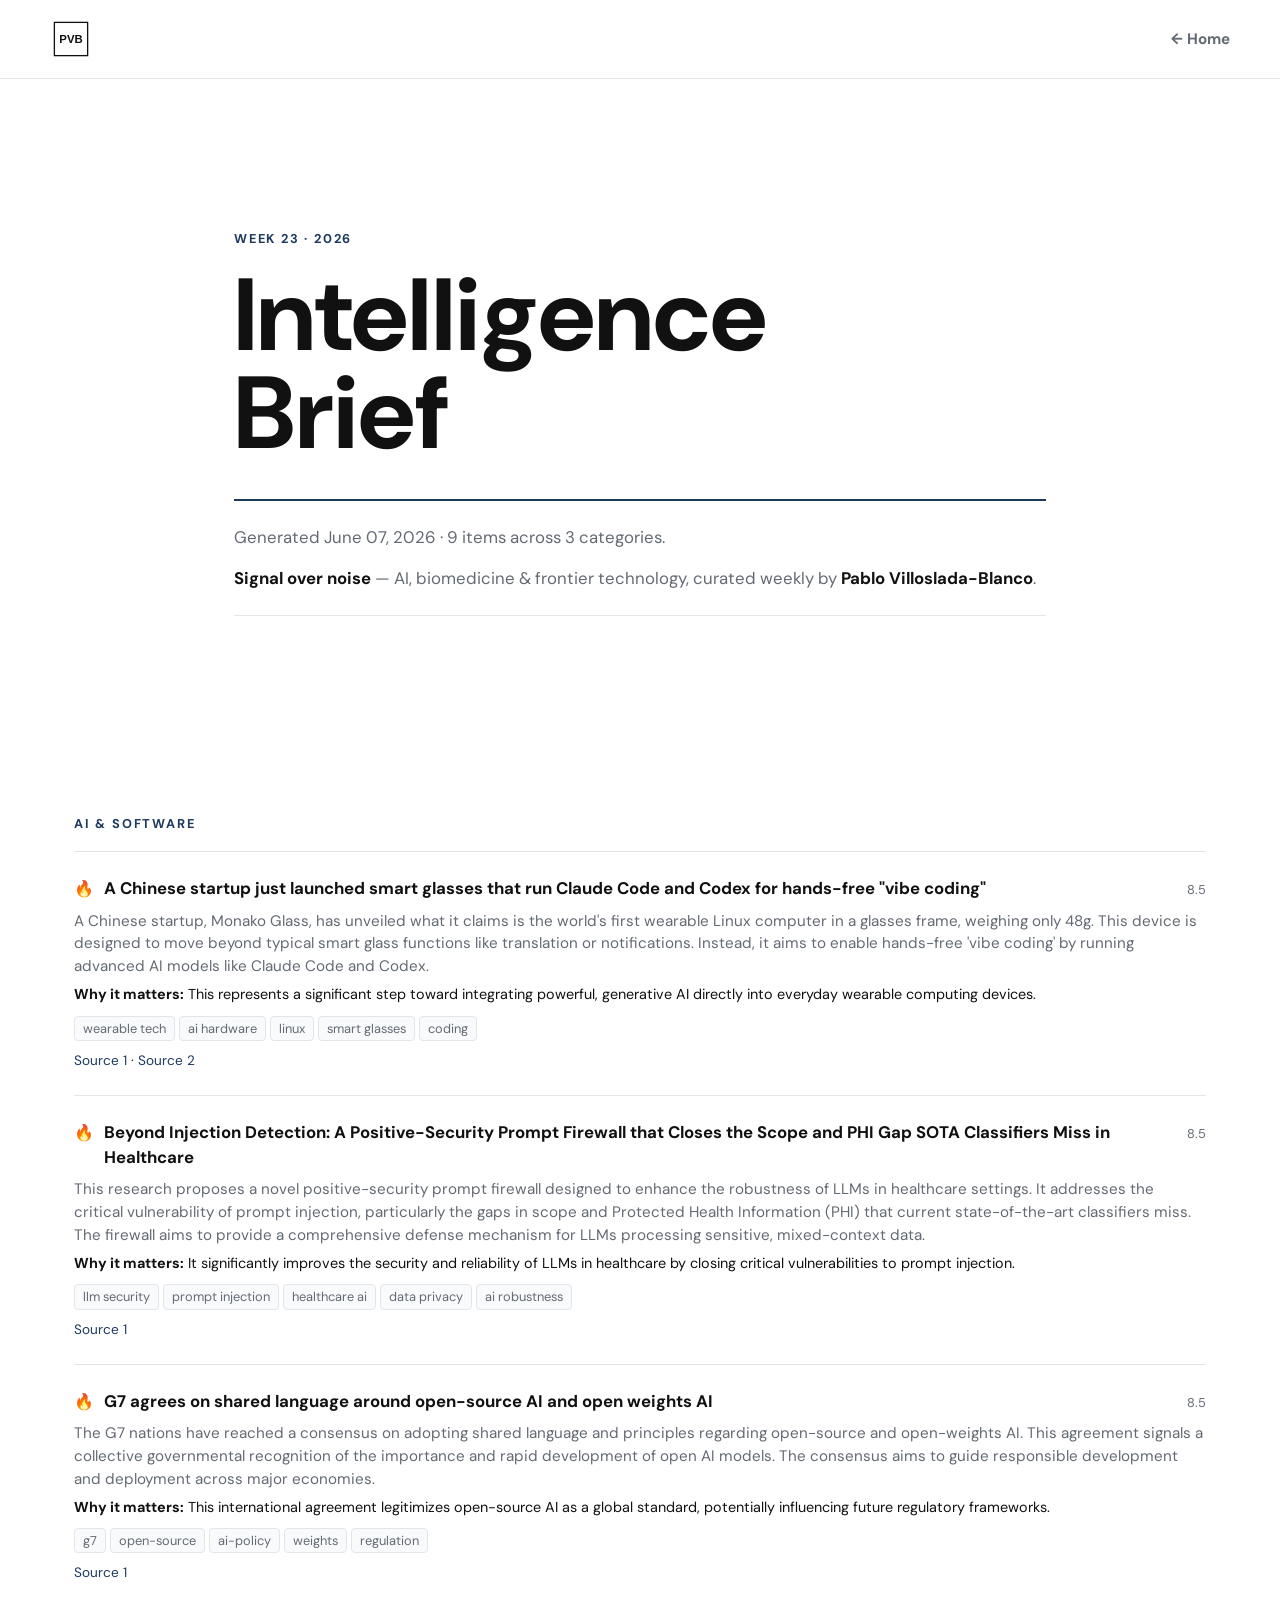
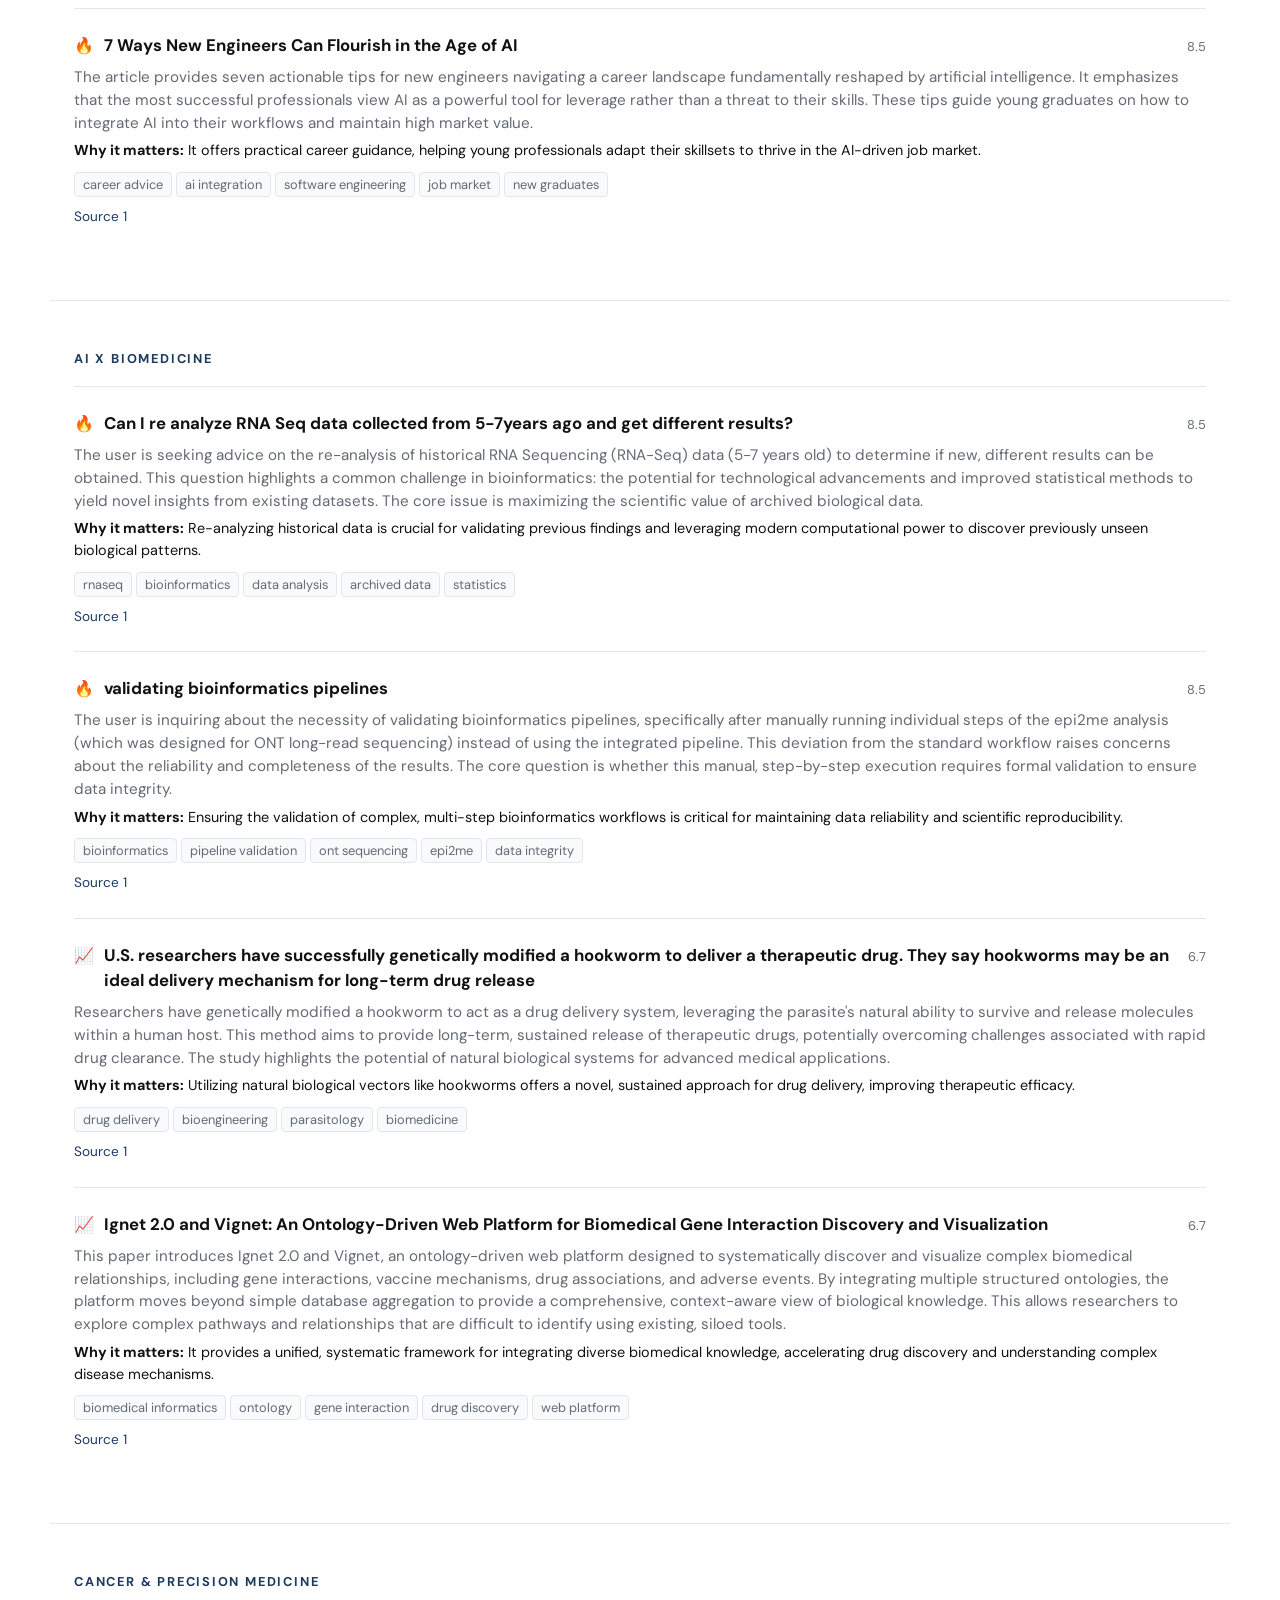
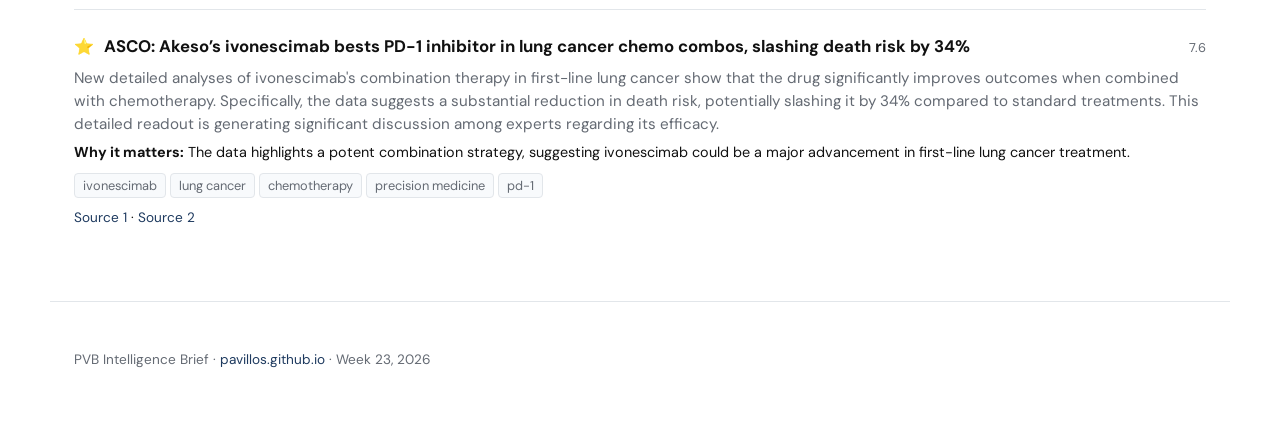
==== commit 9c89d58f: "Weekly digest — week 23, 2026" ====
--- a/brief/index.html
+++ b/brief/index.html
@@ -3,7 +3,7 @@
   <head>
     <meta charset="utf-8">
     <meta name="viewport" content="width=device-width, initial-scale=1">
-    <title>PVB Intelligence Brief — Week 22, 2026</title>
+    <title>PVB Intelligence Brief — Week 23, 2026</title>
     <meta name="description" content="Weekly intelligence digest on AI, biomedicine and frontier technology by Pablo Villoslada-Blanco.">
     <meta name="theme-color" content="#1e3a5f">
     <link rel="icon" href="../assets/favicon.svg" type="image/svg+xml">
@@ -24,10 +24,10 @@
     </header>
 
     <div class="brief-hero">
-      <p class="section-kicker">Week 22 · 2026</p>
+      <p class="section-kicker">Week 23 · 2026</p>
       <h1>Intelligence<br>Brief</h1>
       <div class="brief-note">
-        <p>Generated May 31, 2026 · 6 items across 2 categories.</p>
+        <p>Generated June 07, 2026 · 9 items across 3 categories.</p>
         <p><strong>Signal over noise</strong> — AI, biomedicine &amp; frontier technology, curated weekly by <strong>Pablo Villoslada-Blanco</strong>.</p>
       </div>
     </div>
@@ -38,47 +38,47 @@
     <div>
     <div style="padding:24px 0;border-top:1px solid var(--line)">
       <div style="display:flex;align-items:baseline;gap:10px;margin-bottom:8px">
-        <span style="font-size:1rem">⭐</span>
-        <h3 style="margin:0;font-size:1.05rem;font-weight:700;color:var(--ink)">Managing Uncertainty in LLM-Generated Procedural Knowledge for Virtual Laboratory Planning</h3>
-        <span style="margin-left:auto;font-size:0.8rem;color:var(--muted);white-space:nowrap">7.0</span>
+        <span style="font-size:1rem">🔥</span>
+        <h3 style="margin:0;font-size:1.05rem;font-weight:700;color:var(--ink)">A Chinese startup just launched smart glasses that run Claude Code and Codex for hands-free &quot;vibe coding&quot;</h3>
+        <span style="margin-left:auto;font-size:0.8rem;color:var(--muted);white-space:nowrap">8.5</span>
       </div>
-      <p style="margin:0 0 6px;color:var(--muted);font-size:0.95rem">This paper addresses the challenge of managing uncertainty when using LLMs to generate procedural knowledge for virtual laboratory planning. It proposes a framework to enhance the reliability of these generated procedures, ensuring that the resulting educational simulations are robust and accurate despite the inherent variability of LLM outputs. This approach aims to improve the fidelity and practical utility of AI-driven educational tools.</p>
-      <p style="margin:0 0 8px;font-size:0.9rem;color:var(--ink)"><strong>Why it matters:</strong> It provides a necessary methodology for ensuring the reliability and scientific accuracy of LLM-generated educational content.</p>
-      <div><span style="display:inline-block;background:var(--panel);border:1px solid var(--line);border-radius:4px;padding:2px 8px;font-size:0.8rem;color:var(--muted);margin:2px 4px 2px 0">llm</span><span style="display:inline-block;background:var(--panel);border:1px solid var(--line);border-radius:4px;padding:2px 8px;font-size:0.8rem;color:var(--muted);margin:2px 4px 2px 0">virtual labs</span><span style="display:inline-block;background:var(--panel);border:1px solid var(--line);border-radius:4px;padding:2px 8px;font-size:0.8rem;color:var(--muted);margin:2px 4px 2px 0">procedural knowledge</span><span style="display:inline-block;background:var(--panel);border:1px solid var(--line);border-radius:4px;padding:2px 8px;font-size:0.8rem;color:var(--muted);margin:2px 4px 2px 0">uncertainty</span><span style="display:inline-block;background:var(--panel);border:1px solid var(--line);border-radius:4px;padding:2px 8px;font-size:0.8rem;color:var(--muted);margin:2px 4px 2px 0">education</span></div>
-      <p style="margin:8px 0 0;font-size:0.85rem"><a href="https://arxiv.org/abs/2605.26333" target="_blank" rel="noopener" style="color:var(--accent)">Source 1</a></p>
+      <p style="margin:0 0 6px;color:var(--muted);font-size:0.95rem">A Chinese startup, Monako Glass, has unveiled what it claims is the world&#x27;s first wearable Linux computer in a glasses frame, weighing only 48g. This device is designed to move beyond typical smart glass functions like translation or notifications. Instead, it aims to enable hands-free &#x27;vibe coding&#x27; by running advanced AI models like Claude Code and Codex.</p>
+      <p style="margin:0 0 8px;font-size:0.9rem;color:var(--ink)"><strong>Why it matters:</strong> This represents a significant step toward integrating powerful, generative AI directly into everyday wearable computing devices.</p>
+      <div><span style="display:inline-block;background:var(--panel);border:1px solid var(--line);border-radius:4px;padding:2px 8px;font-size:0.8rem;color:var(--muted);margin:2px 4px 2px 0">wearable tech</span><span style="display:inline-block;background:var(--panel);border:1px solid var(--line);border-radius:4px;padding:2px 8px;font-size:0.8rem;color:var(--muted);margin:2px 4px 2px 0">ai hardware</span><span style="display:inline-block;background:var(--panel);border:1px solid var(--line);border-radius:4px;padding:2px 8px;font-size:0.8rem;color:var(--muted);margin:2px 4px 2px 0">linux</span><span style="display:inline-block;background:var(--panel);border:1px solid var(--line);border-radius:4px;padding:2px 8px;font-size:0.8rem;color:var(--muted);margin:2px 4px 2px 0">smart glasses</span><span style="display:inline-block;background:var(--panel);border:1px solid var(--line);border-radius:4px;padding:2px 8px;font-size:0.8rem;color:var(--muted);margin:2px 4px 2px 0">coding</span></div>
+      <p style="margin:8px 0 0;font-size:0.85rem"><a href="https://www.reddit.com/r/singularity/comments/1txhxtf/a_chinese_startup_just_launched_smart_glasses/" target="_blank" rel="noopener" style="color:var(--accent)">Source 1</a> · <a href="https://www.reddit.com/r/Futurology/comments/1txnd9b/a_chinese_startup_just_launched_smart_glasses/" target="_blank" rel="noopener" style="color:var(--accent)">Source 2</a></p>
     </div>
     <div style="padding:24px 0;border-top:1px solid var(--line)">
       <div style="display:flex;align-items:baseline;gap:10px;margin-bottom:8px">
-        <span style="font-size:1rem">⭐</span>
-        <h3 style="margin:0;font-size:1.05rem;font-weight:700;color:var(--ink)">Experiments in Agentic AI for Science</h3>
-        <span style="margin-left:auto;font-size:0.8rem;color:var(--muted);white-space:nowrap">7.0</span>
+        <span style="font-size:1rem">🔥</span>
+        <h3 style="margin:0;font-size:1.05rem;font-weight:700;color:var(--ink)">Beyond Injection Detection: A Positive-Security Prompt Firewall that Closes the Scope and PHI Gap SOTA Classifiers Miss in Healthcare</h3>
+        <span style="margin-left:auto;font-size:0.8rem;color:var(--muted);white-space:nowrap">8.5</span>
       </div>
-      <p style="margin:0 0 6px;color:var(--muted);font-size:0.95rem">This paper presents two novel frameworks for developing autonomous, agentic AI specifically for scientific workflows. Both systems utilize a hybrid Local Body, Remote Brain architecture implemented via Google Colab and Python. The frameworks detail how these agents can be deployed to perform complex, multi-step scientific tasks, demonstrating practical applications of agentic AI in research.</p>
-      <p style="margin:0 0 8px;font-size:0.9rem;color:var(--ink)"><strong>Why it matters:</strong> It provides concrete, implementable architectures for deploying autonomous AI agents into complex scientific research pipelines.</p>
-      <div><span style="display:inline-block;background:var(--panel);border:1px solid var(--line);border-radius:4px;padding:2px 8px;font-size:0.8rem;color:var(--muted);margin:2px 4px 2px 0">agentic ai</span><span style="display:inline-block;background:var(--panel);border:1px solid var(--line);border-radius:4px;padding:2px 8px;font-size:0.8rem;color:var(--muted);margin:2px 4px 2px 0">scientific workflows</span><span style="display:inline-block;background:var(--panel);border:1px solid var(--line);border-radius:4px;padding:2px 8px;font-size:0.8rem;color:var(--muted);margin:2px 4px 2px 0">local body</span><span style="display:inline-block;background:var(--panel);border:1px solid var(--line);border-radius:4px;padding:2px 8px;font-size:0.8rem;color:var(--muted);margin:2px 4px 2px 0">remote brain</span><span style="display:inline-block;background:var(--panel);border:1px solid var(--line);border-radius:4px;padding:2px 8px;font-size:0.8rem;color:var(--muted);margin:2px 4px 2px 0">google colab</span></div>
-      <p style="margin:8px 0 0;font-size:0.85rem"><a href="https://arxiv.org/abs/2605.26305" target="_blank" rel="noopener" style="color:var(--accent)">Source 1</a></p>
+      <p style="margin:0 0 6px;color:var(--muted);font-size:0.95rem">This research proposes a novel positive-security prompt firewall designed to enhance the robustness of LLMs in healthcare settings. It addresses the critical vulnerability of prompt injection, particularly the gaps in scope and Protected Health Information (PHI) that current state-of-the-art classifiers miss. The firewall aims to provide a comprehensive defense mechanism for LLMs processing sensitive, mixed-context data.</p>
+      <p style="margin:0 0 8px;font-size:0.9rem;color:var(--ink)"><strong>Why it matters:</strong> It significantly improves the security and reliability of LLMs in healthcare by closing critical vulnerabilities to prompt injection.</p>
+      <div><span style="display:inline-block;background:var(--panel);border:1px solid var(--line);border-radius:4px;padding:2px 8px;font-size:0.8rem;color:var(--muted);margin:2px 4px 2px 0">llm security</span><span style="display:inline-block;background:var(--panel);border:1px solid var(--line);border-radius:4px;padding:2px 8px;font-size:0.8rem;color:var(--muted);margin:2px 4px 2px 0">prompt injection</span><span style="display:inline-block;background:var(--panel);border:1px solid var(--line);border-radius:4px;padding:2px 8px;font-size:0.8rem;color:var(--muted);margin:2px 4px 2px 0">healthcare ai</span><span style="display:inline-block;background:var(--panel);border:1px solid var(--line);border-radius:4px;padding:2px 8px;font-size:0.8rem;color:var(--muted);margin:2px 4px 2px 0">data privacy</span><span style="display:inline-block;background:var(--panel);border:1px solid var(--line);border-radius:4px;padding:2px 8px;font-size:0.8rem;color:var(--muted);margin:2px 4px 2px 0">ai robustness</span></div>
+      <p style="margin:8px 0 0;font-size:0.85rem"><a href="https://www.medrxiv.org/content/10.64898/2026.06.04.26354950v1?rss=1" target="_blank" rel="noopener" style="color:var(--accent)">Source 1</a></p>
     </div>
     <div style="padding:24px 0;border-top:1px solid var(--line)">
       <div style="display:flex;align-items:baseline;gap:10px;margin-bottom:8px">
-        <span style="font-size:1rem">⭐</span>
-        <h3 style="margin:0;font-size:1.05rem;font-weight:700;color:var(--ink)">OmniToM: Benchmarking Theory of Mind in LLMs via Explicit Belief Modeling</h3>
-        <span style="margin-left:auto;font-size:0.8rem;color:var(--muted);white-space:nowrap">7.0</span>
+        <span style="font-size:1rem">🔥</span>
+        <h3 style="margin:0;font-size:1.05rem;font-weight:700;color:var(--ink)">G7 agrees on shared language around open-source AI and open weights AI</h3>
+        <span style="margin-left:auto;font-size:0.8rem;color:var(--muted);white-space:nowrap">8.5</span>
       </div>
-      <p style="margin:0 0 6px;color:var(--muted);font-size:0.95rem">This abstract proposes OmniToM, a new benchmarking method to evaluate Theory of Mind (ToM) in LLMs. Unlike current methods that rely on simple question answering, OmniToM explicitly models and tests the agent&#x27;s ability to infer others&#x27; beliefs, intentions, and knowledge. This framework provides a structured way to assess the depth of an LLM&#x27;s understanding of complex social dynamics.</p>
-      <p style="margin:0 0 8px;font-size:0.9rem;color:var(--ink)"><strong>Why it matters:</strong> It moves beyond superficial testing to provide a rigorous, structured evaluation of complex social intelligence in LLMs.</p>
-      <div><span style="display:inline-block;background:var(--panel);border:1px solid var(--line);border-radius:4px;padding:2px 8px;font-size:0.8rem;color:var(--muted);margin:2px 4px 2px 0">llms</span><span style="display:inline-block;background:var(--panel);border:1px solid var(--line);border-radius:4px;padding:2px 8px;font-size:0.8rem;color:var(--muted);margin:2px 4px 2px 0">theory of mind</span><span style="display:inline-block;background:var(--panel);border:1px solid var(--line);border-radius:4px;padding:2px 8px;font-size:0.8rem;color:var(--muted);margin:2px 4px 2px 0">benchmarking</span><span style="display:inline-block;background:var(--panel);border:1px solid var(--line);border-radius:4px;padding:2px 8px;font-size:0.8rem;color:var(--muted);margin:2px 4px 2px 0">ai agents</span><span style="display:inline-block;background:var(--panel);border:1px solid var(--line);border-radius:4px;padding:2px 8px;font-size:0.8rem;color:var(--muted);margin:2px 4px 2px 0">nlp</span></div>
-      <p style="margin:8px 0 0;font-size:0.85rem"><a href="https://arxiv.org/abs/2605.26322" target="_blank" rel="noopener" style="color:var(--accent)">Source 1</a></p>
+      <p style="margin:0 0 6px;color:var(--muted);font-size:0.95rem">The G7 nations have reached a consensus on adopting shared language and principles regarding open-source and open-weights AI. This agreement signals a collective governmental recognition of the importance and rapid development of open AI models. The consensus aims to guide responsible development and deployment across major economies.</p>
+      <p style="margin:0 0 8px;font-size:0.9rem;color:var(--ink)"><strong>Why it matters:</strong> This international agreement legitimizes open-source AI as a global standard, potentially influencing future regulatory frameworks.</p>
+      <div><span style="display:inline-block;background:var(--panel);border:1px solid var(--line);border-radius:4px;padding:2px 8px;font-size:0.8rem;color:var(--muted);margin:2px 4px 2px 0">g7</span><span style="display:inline-block;background:var(--panel);border:1px solid var(--line);border-radius:4px;padding:2px 8px;font-size:0.8rem;color:var(--muted);margin:2px 4px 2px 0">open-source</span><span style="display:inline-block;background:var(--panel);border:1px solid var(--line);border-radius:4px;padding:2px 8px;font-size:0.8rem;color:var(--muted);margin:2px 4px 2px 0">ai-policy</span><span style="display:inline-block;background:var(--panel);border:1px solid var(--line);border-radius:4px;padding:2px 8px;font-size:0.8rem;color:var(--muted);margin:2px 4px 2px 0">weights</span><span style="display:inline-block;background:var(--panel);border:1px solid var(--line);border-radius:4px;padding:2px 8px;font-size:0.8rem;color:var(--muted);margin:2px 4px 2px 0">regulation</span></div>
+      <p style="margin:8px 0 0;font-size:0.85rem"><a href="https://www.reddit.com/r/LocalLLaMA/comments/1tt7t1x/g7_agrees_on_shared_language_around_opensource_ai/" target="_blank" rel="noopener" style="color:var(--accent)">Source 1</a></p>
     </div>
     <div style="padding:24px 0;border-top:1px solid var(--line)">
       <div style="display:flex;align-items:baseline;gap:10px;margin-bottom:8px">
-        <span style="font-size:1rem">⭐</span>
-        <h3 style="margin:0;font-size:1.05rem;font-weight:700;color:var(--ink)">JobBench: Aligning Agent Work With Human Will</h3>
-        <span style="margin-left:auto;font-size:0.8rem;color:var(--muted);white-space:nowrap">7.0</span>
+        <span style="font-size:1rem">🔥</span>
+        <h3 style="margin:0;font-size:1.05rem;font-weight:700;color:var(--ink)">7 Ways New Engineers Can Flourish in the Age of AI</h3>
+        <span style="margin-left:auto;font-size:0.8rem;color:var(--muted);white-space:nowrap">8.5</span>
       </div>
-      <p style="margin:0 0 6px;color:var(--muted);font-size:0.95rem">JobBench is a new benchmark designed to evaluate AI agents based on workflows identified by human experts, rather than solely on economic replacement values. It shifts the focus from merely assessing job replacement potential to measuring alignment with human professional practices and expert-defined workflows. This provides a more holistic view of an agent&#x27;s utility in complex, human-centric tasks.</p>
-      <p style="margin:0 0 8px;font-size:0.9rem;color:var(--ink)"><strong>Why it matters:</strong> It redefines the evaluation of AI agents by prioritizing alignment with human professional workflows over simple economic metrics.</p>
-      <div><span style="display:inline-block;background:var(--panel);border:1px solid var(--line);border-radius:4px;padding:2px 8px;font-size:0.8rem;color:var(--muted);margin:2px 4px 2px 0">ai agents</span><span style="display:inline-block;background:var(--panel);border:1px solid var(--line);border-radius:4px;padding:2px 8px;font-size:0.8rem;color:var(--muted);margin:2px 4px 2px 0">benchmarking</span><span style="display:inline-block;background:var(--panel);border:1px solid var(--line);border-radius:4px;padding:2px 8px;font-size:0.8rem;color:var(--muted);margin:2px 4px 2px 0">human-computer interaction</span><span style="display:inline-block;background:var(--panel);border:1px solid var(--line);border-radius:4px;padding:2px 8px;font-size:0.8rem;color:var(--muted);margin:2px 4px 2px 0">workflow</span><span style="display:inline-block;background:var(--panel);border:1px solid var(--line);border-radius:4px;padding:2px 8px;font-size:0.8rem;color:var(--muted);margin:2px 4px 2px 0">job market</span></div>
-      <p style="margin:8px 0 0;font-size:0.85rem"><a href="https://arxiv.org/abs/2605.26329" target="_blank" rel="noopener" style="color:var(--accent)">Source 1</a></p>
+      <p style="margin:0 0 6px;color:var(--muted);font-size:0.95rem">The article provides seven actionable tips for new engineers navigating a career landscape fundamentally reshaped by artificial intelligence. It emphasizes that the most successful professionals view AI as a powerful tool for leverage rather than a threat to their skills. These tips guide young graduates on how to integrate AI into their workflows and maintain high market value.</p>
+      <p style="margin:0 0 8px;font-size:0.9rem;color:var(--ink)"><strong>Why it matters:</strong> It offers practical career guidance, helping young professionals adapt their skillsets to thrive in the AI-driven job market.</p>
+      <div><span style="display:inline-block;background:var(--panel);border:1px solid var(--line);border-radius:4px;padding:2px 8px;font-size:0.8rem;color:var(--muted);margin:2px 4px 2px 0">career advice</span><span style="display:inline-block;background:var(--panel);border:1px solid var(--line);border-radius:4px;padding:2px 8px;font-size:0.8rem;color:var(--muted);margin:2px 4px 2px 0">ai integration</span><span style="display:inline-block;background:var(--panel);border:1px solid var(--line);border-radius:4px;padding:2px 8px;font-size:0.8rem;color:var(--muted);margin:2px 4px 2px 0">software engineering</span><span style="display:inline-block;background:var(--panel);border:1px solid var(--line);border-radius:4px;padding:2px 8px;font-size:0.8rem;color:var(--muted);margin:2px 4px 2px 0">job market</span><span style="display:inline-block;background:var(--panel);border:1px solid var(--line);border-radius:4px;padding:2px 8px;font-size:0.8rem;color:var(--muted);margin:2px 4px 2px 0">new graduates</span></div>
+      <p style="margin:8px 0 0;font-size:0.85rem"><a href="https://spectrum.ieee.org/7-ways-engineers-flourish-ai" target="_blank" rel="noopener" style="color:var(--accent)">Source 1</a></p>
     </div></div>
   </section>
   <section style="max-width:var(--max);margin:0 auto;padding:48px 24px;border-bottom:1px solid var(--line)">
@@ -86,30 +86,67 @@
     <div>
     <div style="padding:24px 0;border-top:1px solid var(--line)">
       <div style="display:flex;align-items:baseline;gap:10px;margin-bottom:8px">
-        <span style="font-size:1rem">⭐</span>
-        <h3 style="margin:0;font-size:1.05rem;font-weight:700;color:var(--ink)">Effect of the 2025 National Institutes of Health grants disruption on first-time and mechanism-first principal investigators: a cohort study of 80,976 active awards</h3>
-        <span style="margin-left:auto;font-size:0.8rem;color:var(--muted);white-space:nowrap">7.3</span>
+        <span style="font-size:1rem">🔥</span>
+        <h3 style="margin:0;font-size:1.05rem;font-weight:700;color:var(--ink)">Can I re analyze RNA Seq data collected from 5-7years ago and get different results?</h3>
+        <span style="margin-left:auto;font-size:0.8rem;color:var(--muted);white-space:nowrap">8.5</span>
       </div>
-      <p style="margin:0 0 6px;color:var(--muted);font-size:0.95rem">This retrospective cohort study estimates the adjusted relative risk of administrative grant disruption for first-time and mechanism-first principal investigators (PIs) during the 2025 National Institutes of Health (NIH) grant disruptions. Using a large cohort of 80,976 active awards, the research quantifies the differential impact of these disruptions on early-career and novel research efforts. The findings provide critical data on the vulnerability of specific research career stages to major funding instability.</p>
-      <p style="margin:0 0 8px;font-size:0.9rem;color:var(--ink)"><strong>Why it matters:</strong> Understanding grant disruption risks is crucial for advising institutions and funding bodies to support early-career researchers and maintain research continuity.</p>
-      <div><span style="display:inline-block;background:var(--panel);border:1px solid var(--line);border-radius:4px;padding:2px 8px;font-size:0.8rem;color:var(--muted);margin:2px 4px 2px 0">nih grants</span><span style="display:inline-block;background:var(--panel);border:1px solid var(--line);border-radius:4px;padding:2px 8px;font-size:0.8rem;color:var(--muted);margin:2px 4px 2px 0">principal investigators</span><span style="display:inline-block;background:var(--panel);border:1px solid var(--line);border-radius:4px;padding:2px 8px;font-size:0.8rem;color:var(--muted);margin:2px 4px 2px 0">grant disruption</span><span style="display:inline-block;background:var(--panel);border:1px solid var(--line);border-radius:4px;padding:2px 8px;font-size:0.8rem;color:var(--muted);margin:2px 4px 2px 0">cohort study</span><span style="display:inline-block;background:var(--panel);border:1px solid var(--line);border-radius:4px;padding:2px 8px;font-size:0.8rem;color:var(--muted);margin:2px 4px 2px 0">biomedicine</span></div>
-      <p style="margin:8px 0 0;font-size:0.85rem"><a href="https://www.medrxiv.org/content/10.64898/2026.05.22.26353911v1?rss=1" target="_blank" rel="noopener" style="color:var(--accent)">Source 1</a></p>
+      <p style="margin:0 0 6px;color:var(--muted);font-size:0.95rem">The user is seeking advice on the re-analysis of historical RNA Sequencing (RNA-Seq) data (5-7 years old) to determine if new, different results can be obtained. This question highlights a common challenge in bioinformatics: the potential for technological advancements and improved statistical methods to yield novel insights from existing datasets. The core issue is maximizing the scientific value of archived biological data.</p>
+      <p style="margin:0 0 8px;font-size:0.9rem;color:var(--ink)"><strong>Why it matters:</strong> Re-analyzing historical data is crucial for validating previous findings and leveraging modern computational power to discover previously unseen biological patterns.</p>
+      <div><span style="display:inline-block;background:var(--panel);border:1px solid var(--line);border-radius:4px;padding:2px 8px;font-size:0.8rem;color:var(--muted);margin:2px 4px 2px 0">rnaseq</span><span style="display:inline-block;background:var(--panel);border:1px solid var(--line);border-radius:4px;padding:2px 8px;font-size:0.8rem;color:var(--muted);margin:2px 4px 2px 0">bioinformatics</span><span style="display:inline-block;background:var(--panel);border:1px solid var(--line);border-radius:4px;padding:2px 8px;font-size:0.8rem;color:var(--muted);margin:2px 4px 2px 0">data analysis</span><span style="display:inline-block;background:var(--panel);border:1px solid var(--line);border-radius:4px;padding:2px 8px;font-size:0.8rem;color:var(--muted);margin:2px 4px 2px 0">archived data</span><span style="display:inline-block;background:var(--panel);border:1px solid var(--line);border-radius:4px;padding:2px 8px;font-size:0.8rem;color:var(--muted);margin:2px 4px 2px 0">statistics</span></div>
+      <p style="margin:8px 0 0;font-size:0.85rem"><a href="https://www.reddit.com/r/bioinformatics/comments/1tshp47/can_i_re_analyze_rna_seq_data_collected_from/" target="_blank" rel="noopener" style="color:var(--accent)">Source 1</a></p>
+    </div>
+    <div style="padding:24px 0;border-top:1px solid var(--line)">
+      <div style="display:flex;align-items:baseline;gap:10px;margin-bottom:8px">
+        <span style="font-size:1rem">🔥</span>
+        <h3 style="margin:0;font-size:1.05rem;font-weight:700;color:var(--ink)">validating bioinformatics pipelines</h3>
+        <span style="margin-left:auto;font-size:0.8rem;color:var(--muted);white-space:nowrap">8.5</span>
+      </div>
+      <p style="margin:0 0 6px;color:var(--muted);font-size:0.95rem">The user is inquiring about the necessity of validating bioinformatics pipelines, specifically after manually running individual steps of the epi2me analysis (which was designed for ONT long-read sequencing) instead of using the integrated pipeline. This deviation from the standard workflow raises concerns about the reliability and completeness of the results. The core question is whether this manual, step-by-step execution requires formal validation to ensure data integrity.</p>
+      <p style="margin:0 0 8px;font-size:0.9rem;color:var(--ink)"><strong>Why it matters:</strong> Ensuring the validation of complex, multi-step bioinformatics workflows is critical for maintaining data reliability and scientific reproducibility.</p>
+      <div><span style="display:inline-block;background:var(--panel);border:1px solid var(--line);border-radius:4px;padding:2px 8px;font-size:0.8rem;color:var(--muted);margin:2px 4px 2px 0">bioinformatics</span><span style="display:inline-block;background:var(--panel);border:1px solid var(--line);border-radius:4px;padding:2px 8px;font-size:0.8rem;color:var(--muted);margin:2px 4px 2px 0">pipeline validation</span><span style="display:inline-block;background:var(--panel);border:1px solid var(--line);border-radius:4px;padding:2px 8px;font-size:0.8rem;color:var(--muted);margin:2px 4px 2px 0">ont sequencing</span><span style="display:inline-block;background:var(--panel);border:1px solid var(--line);border-radius:4px;padding:2px 8px;font-size:0.8rem;color:var(--muted);margin:2px 4px 2px 0">epi2me</span><span style="display:inline-block;background:var(--panel);border:1px solid var(--line);border-radius:4px;padding:2px 8px;font-size:0.8rem;color:var(--muted);margin:2px 4px 2px 0">data integrity</span></div>
+      <p style="margin:8px 0 0;font-size:0.85rem"><a href="https://www.reddit.com/r/bioinformatics/comments/1tw6zb4/validating_bioinformatics_pipelines/" target="_blank" rel="noopener" style="color:var(--accent)">Source 1</a></p>
     </div>
     <div style="padding:24px 0;border-top:1px solid var(--line)">
       <div style="display:flex;align-items:baseline;gap:10px;margin-bottom:8px">
         <span style="font-size:1rem">📈</span>
-        <h3 style="margin:0;font-size:1.05rem;font-weight:700;color:var(--ink)">Tryptophan-Kynurenine shunt and depletion of indole-producing Firmicutes: A new Gut-Heart axis in Calcific Aortic Stenosis (GUT-CAS)</h3>
-        <span style="margin-left:auto;font-size:0.8rem;color:var(--muted);white-space:nowrap">2.5</span>
+        <h3 style="margin:0;font-size:1.05rem;font-weight:700;color:var(--ink)">U.S. researchers have successfully genetically modified a hookworm to deliver a therapeutic drug. They say hookworms may be an ideal delivery mechanism for long-term drug release</h3>
+        <span style="margin-left:auto;font-size:0.8rem;color:var(--muted);white-space:nowrap">6.7</span>
       </div>
-      <p style="margin:0 0 6px;color:var(--muted);font-size:0.95rem">This study investigates the role of the tryptophan-kynurenine shunt and the depletion of indole-producing Firmicutes in the development of Calcific Aortic Stenosis (CAS). It proposes a novel Gut-Heart axis (GUT-CAS), suggesting that dysbiosis and altered tryptophan metabolism contribute to cardiovascular pathology. The findings highlight a direct link between gut microbial imbalance and the progression of valvular calcification.</p>
-      <p style="margin:0 0 8px;font-size:0.9rem;color:var(--ink)"><strong>Why it matters:</strong> Identifying the gut-heart axis provides new therapeutic targets for managing cardiovascular diseases through microbiome modulation.</p>
-      <div><span style="display:inline-block;background:var(--panel);border:1px solid var(--line);border-radius:4px;padding:2px 8px;font-size:0.8rem;color:var(--muted);margin:2px 4px 2px 0">calcific aortic stenosis</span><span style="display:inline-block;background:var(--panel);border:1px solid var(--line);border-radius:4px;padding:2px 8px;font-size:0.8rem;color:var(--muted);margin:2px 4px 2px 0">gut-heart axis</span><span style="display:inline-block;background:var(--panel);border:1px solid var(--line);border-radius:4px;padding:2px 8px;font-size:0.8rem;color:var(--muted);margin:2px 4px 2px 0">microbiome</span><span style="display:inline-block;background:var(--panel);border:1px solid var(--line);border-radius:4px;padding:2px 8px;font-size:0.8rem;color:var(--muted);margin:2px 4px 2px 0">tryptophan metabolism</span><span style="display:inline-block;background:var(--panel);border:1px solid var(--line);border-radius:4px;padding:2px 8px;font-size:0.8rem;color:var(--muted);margin:2px 4px 2px 0">cardiovascular disease</span></div>
-      <p style="margin:8px 0 0;font-size:0.85rem"><a href="https://www.medrxiv.org/content/10.64898/2026.05.22.26353844v1?rss=1" target="_blank" rel="noopener" style="color:var(--accent)">Source 1</a></p>
+      <p style="margin:0 0 6px;color:var(--muted);font-size:0.95rem">Researchers have genetically modified a hookworm to act as a drug delivery system, leveraging the parasite&#x27;s natural ability to survive and release molecules within a human host. This method aims to provide long-term, sustained release of therapeutic drugs, potentially overcoming challenges associated with rapid drug clearance. The study highlights the potential of natural biological systems for advanced medical applications.</p>
+      <p style="margin:0 0 8px;font-size:0.9rem;color:var(--ink)"><strong>Why it matters:</strong> Utilizing natural biological vectors like hookworms offers a novel, sustained approach for drug delivery, improving therapeutic efficacy.</p>
+      <div><span style="display:inline-block;background:var(--panel);border:1px solid var(--line);border-radius:4px;padding:2px 8px;font-size:0.8rem;color:var(--muted);margin:2px 4px 2px 0">drug delivery</span><span style="display:inline-block;background:var(--panel);border:1px solid var(--line);border-radius:4px;padding:2px 8px;font-size:0.8rem;color:var(--muted);margin:2px 4px 2px 0">bioengineering</span><span style="display:inline-block;background:var(--panel);border:1px solid var(--line);border-radius:4px;padding:2px 8px;font-size:0.8rem;color:var(--muted);margin:2px 4px 2px 0">parasitology</span><span style="display:inline-block;background:var(--panel);border:1px solid var(--line);border-radius:4px;padding:2px 8px;font-size:0.8rem;color:var(--muted);margin:2px 4px 2px 0">biomedicine</span></div>
+      <p style="margin:8px 0 0;font-size:0.85rem"><a href="https://www.reddit.com/r/Futurology/comments/1twpe22/us_researchers_have_successfully_genetically/" target="_blank" rel="noopener" style="color:var(--accent)">Source 1</a></p>
+    </div>
+    <div style="padding:24px 0;border-top:1px solid var(--line)">
+      <div style="display:flex;align-items:baseline;gap:10px;margin-bottom:8px">
+        <span style="font-size:1rem">📈</span>
+        <h3 style="margin:0;font-size:1.05rem;font-weight:700;color:var(--ink)">Ignet 2.0 and Vignet: An Ontology-Driven Web Platform for Biomedical Gene Interaction Discovery and Visualization</h3>
+        <span style="margin-left:auto;font-size:0.8rem;color:var(--muted);white-space:nowrap">6.7</span>
+      </div>
+      <p style="margin:0 0 6px;color:var(--muted);font-size:0.95rem">This paper introduces Ignet 2.0 and Vignet, an ontology-driven web platform designed to systematically discover and visualize complex biomedical relationships, including gene interactions, vaccine mechanisms, drug associations, and adverse events. By integrating multiple structured ontologies, the platform moves beyond simple database aggregation to provide a comprehensive, context-aware view of biological knowledge. This allows researchers to explore complex pathways and relationships that are difficult to identify using existing, siloed tools.</p>
+      <p style="margin:0 0 8px;font-size:0.9rem;color:var(--ink)"><strong>Why it matters:</strong> It provides a unified, systematic framework for integrating diverse biomedical knowledge, accelerating drug discovery and understanding complex disease mechanisms.</p>
+      <div><span style="display:inline-block;background:var(--panel);border:1px solid var(--line);border-radius:4px;padding:2px 8px;font-size:0.8rem;color:var(--muted);margin:2px 4px 2px 0">biomedical informatics</span><span style="display:inline-block;background:var(--panel);border:1px solid var(--line);border-radius:4px;padding:2px 8px;font-size:0.8rem;color:var(--muted);margin:2px 4px 2px 0">ontology</span><span style="display:inline-block;background:var(--panel);border:1px solid var(--line);border-radius:4px;padding:2px 8px;font-size:0.8rem;color:var(--muted);margin:2px 4px 2px 0">gene interaction</span><span style="display:inline-block;background:var(--panel);border:1px solid var(--line);border-radius:4px;padding:2px 8px;font-size:0.8rem;color:var(--muted);margin:2px 4px 2px 0">drug discovery</span><span style="display:inline-block;background:var(--panel);border:1px solid var(--line);border-radius:4px;padding:2px 8px;font-size:0.8rem;color:var(--muted);margin:2px 4px 2px 0">web platform</span></div>
+      <p style="margin:8px 0 0;font-size:0.85rem"><a href="https://www.biorxiv.org/content/10.64898/2026.06.02.729682v1?rss=1" target="_blank" rel="noopener" style="color:var(--accent)">Source 1</a></p>
+    </div></div>
+  </section>
+  <section style="max-width:var(--max);margin:0 auto;padding:48px 24px;border-bottom:1px solid var(--line)">
+    <p class="section-kicker">Cancer &amp; Precision Medicine</p>
+    <div>
+    <div style="padding:24px 0;border-top:1px solid var(--line)">
+      <div style="display:flex;align-items:baseline;gap:10px;margin-bottom:8px">
+        <span style="font-size:1rem">⭐</span>
+        <h3 style="margin:0;font-size:1.05rem;font-weight:700;color:var(--ink)">ASCO: Akeso’s ivonescimab bests PD-1 inhibitor in lung cancer chemo combos, slashing death risk by 34%</h3>
+        <span style="margin-left:auto;font-size:0.8rem;color:var(--muted);white-space:nowrap">7.6</span>
+      </div>
+      <p style="margin:0 0 6px;color:var(--muted);font-size:0.95rem">New detailed analyses of ivonescimab&#x27;s combination therapy in first-line lung cancer show that the drug significantly improves outcomes when combined with chemotherapy. Specifically, the data suggests a substantial reduction in death risk, potentially slashing it by 34% compared to standard treatments. This detailed readout is generating significant discussion among experts regarding its efficacy.</p>
+      <p style="margin:0 0 8px;font-size:0.9rem;color:var(--ink)"><strong>Why it matters:</strong> The data highlights a potent combination strategy, suggesting ivonescimab could be a major advancement in first-line lung cancer treatment.</p>
+      <div><span style="display:inline-block;background:var(--panel);border:1px solid var(--line);border-radius:4px;padding:2px 8px;font-size:0.8rem;color:var(--muted);margin:2px 4px 2px 0">ivonescimab</span><span style="display:inline-block;background:var(--panel);border:1px solid var(--line);border-radius:4px;padding:2px 8px;font-size:0.8rem;color:var(--muted);margin:2px 4px 2px 0">lung cancer</span><span style="display:inline-block;background:var(--panel);border:1px solid var(--line);border-radius:4px;padding:2px 8px;font-size:0.8rem;color:var(--muted);margin:2px 4px 2px 0">chemotherapy</span><span style="display:inline-block;background:var(--panel);border:1px solid var(--line);border-radius:4px;padding:2px 8px;font-size:0.8rem;color:var(--muted);margin:2px 4px 2px 0">precision medicine</span><span style="display:inline-block;background:var(--panel);border:1px solid var(--line);border-radius:4px;padding:2px 8px;font-size:0.8rem;color:var(--muted);margin:2px 4px 2px 0">pd-1</span></div>
+      <p style="margin:8px 0 0;font-size:0.85rem"><a href="https://www.fiercebiotech.com/pharma/asco-akeso-ivonescimab-bests-pd-1-inhibitor-squamous-nsclc-overall-survival" target="_blank" rel="noopener" style="color:var(--accent)">Source 1</a> · <a href="https://www.reddit.com/r/biotech/comments/1tt0n87/asco_akesos_ivonescimab_bests_pd1_inhibitor_in/" target="_blank" rel="noopener" style="color:var(--accent)">Source 2</a></p>
     </div></div>
   </section>
 
     <footer style="max-width:var(--max);margin:0 auto;padding:48px 24px;color:var(--muted);font-size:0.85rem">
-      <p>PVB Intelligence Brief · <a href="../" style="color:var(--accent)">pavillos.github.io</a> · Week 22, 2026</p>
+      <p>PVB Intelligence Brief · <a href="../" style="color:var(--accent)">pavillos.github.io</a> · Week 23, 2026</p>
     </footer>
   </body>
 </html>
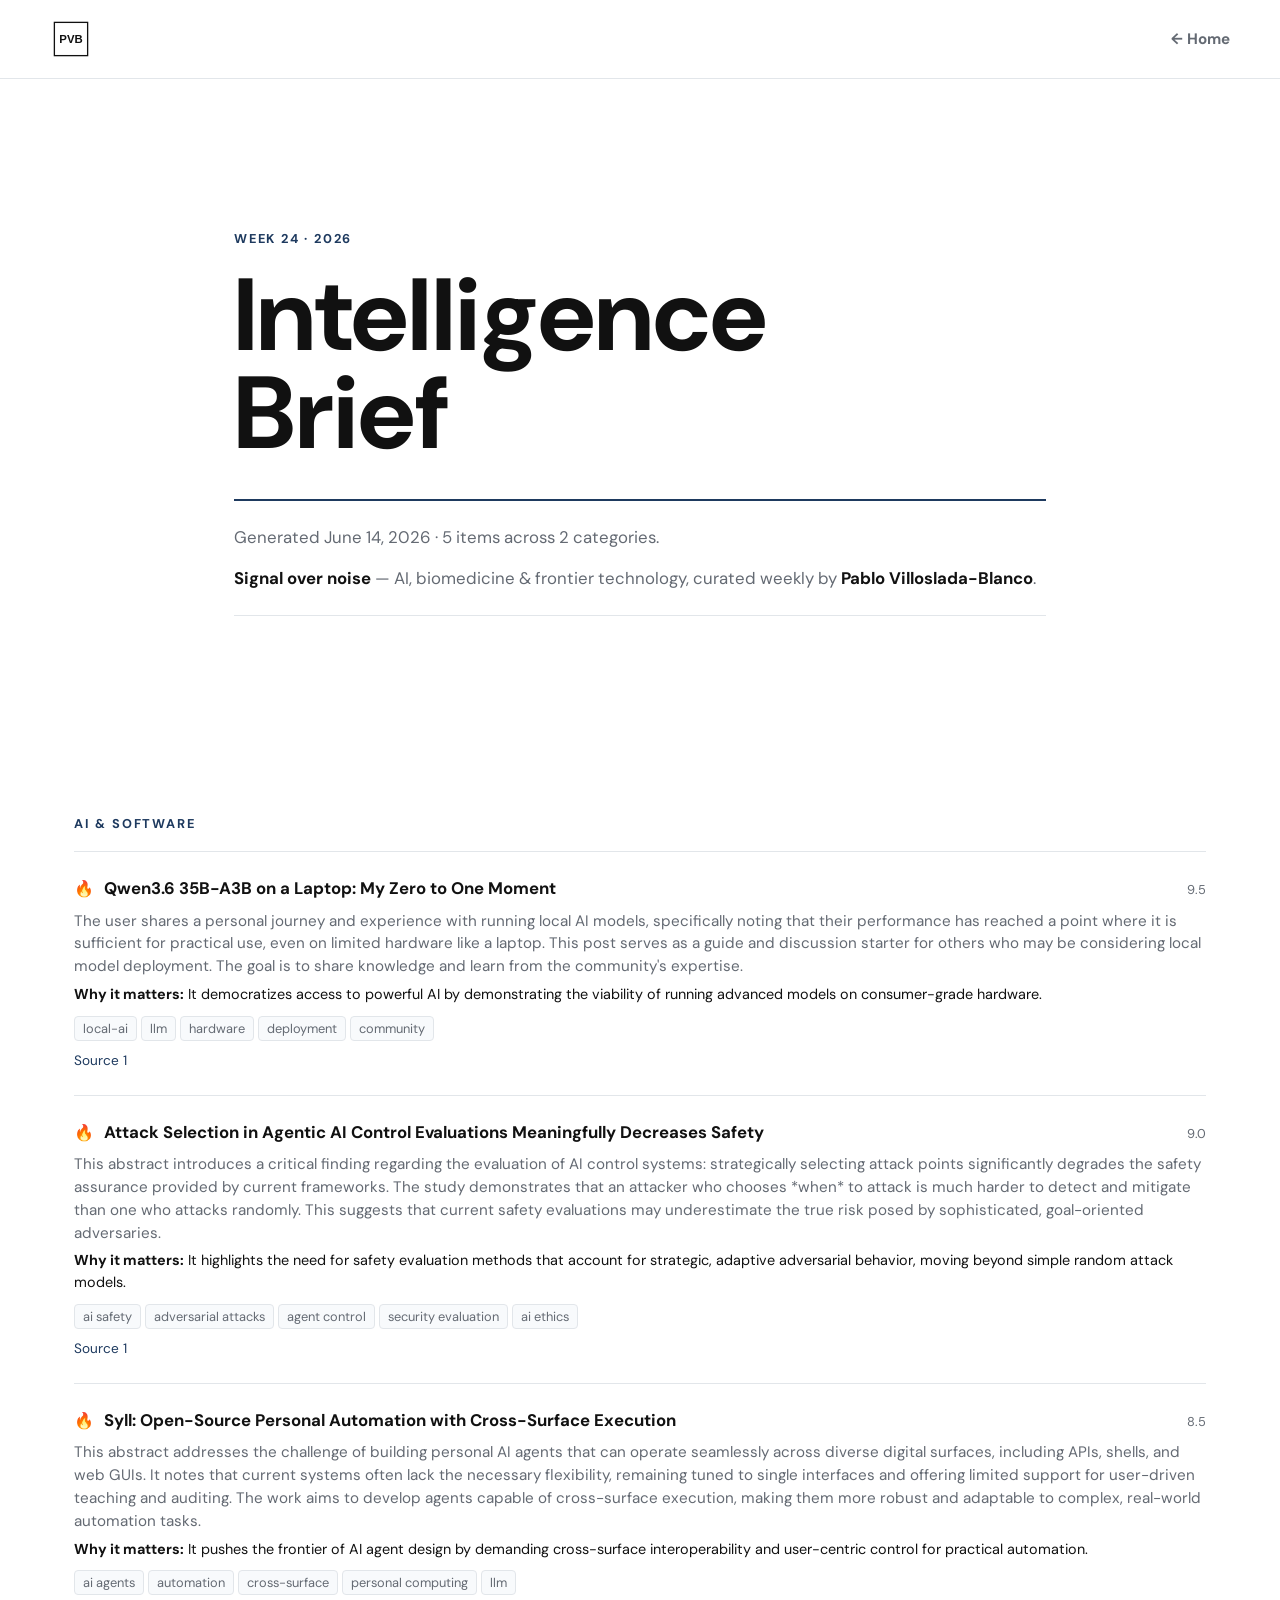
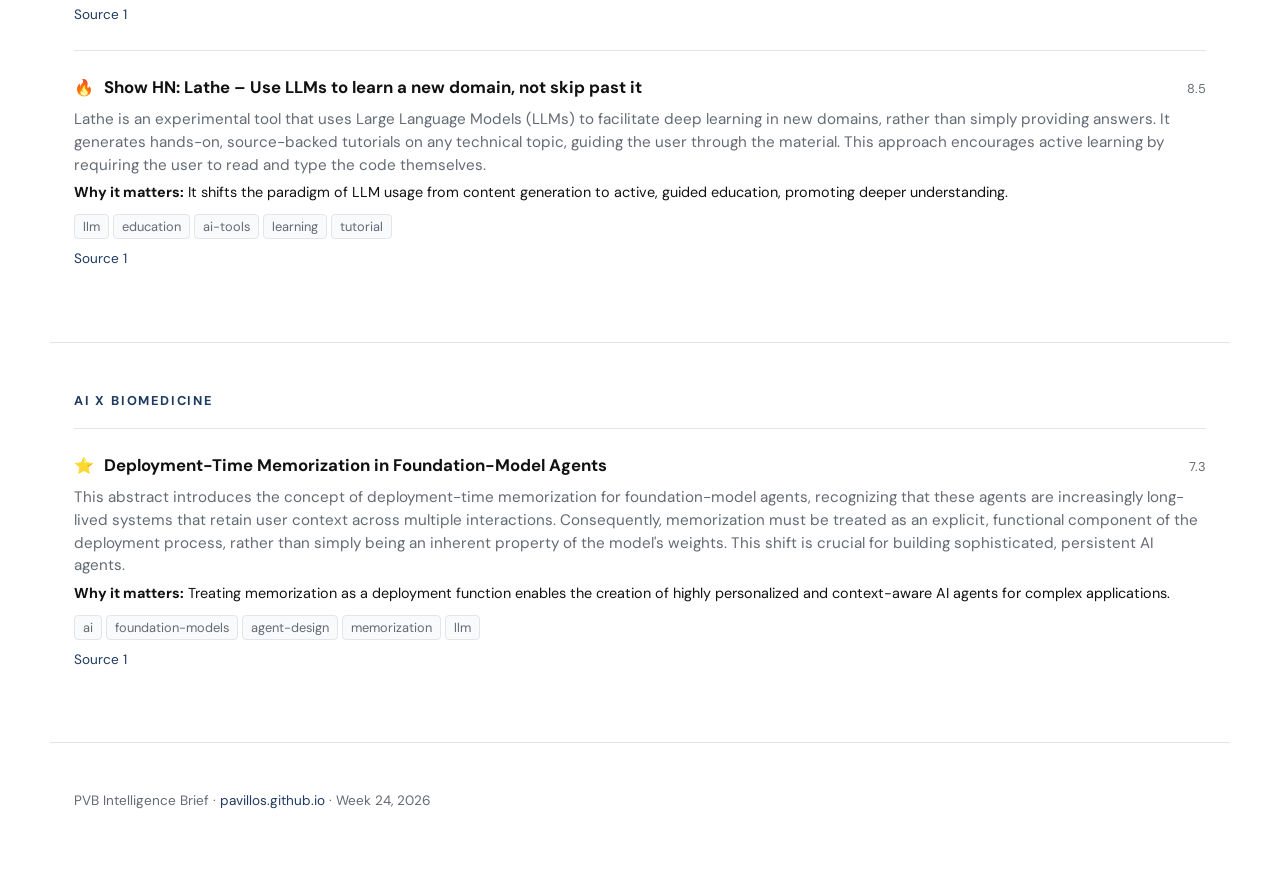
==== commit 8a244650: "Weekly digest — week 24, 2026" ====
--- a/brief/index.html
+++ b/brief/index.html
@@ -3,7 +3,7 @@
   <head>
     <meta charset="utf-8">
     <meta name="viewport" content="width=device-width, initial-scale=1">
-    <title>PVB Intelligence Brief — Week 23, 2026</title>
+    <title>PVB Intelligence Brief — Week 24, 2026</title>
     <meta name="description" content="Weekly intelligence digest on AI, biomedicine and frontier technology by Pablo Villoslada-Blanco.">
     <meta name="theme-color" content="#1e3a5f">
     <link rel="icon" href="../assets/favicon.svg" type="image/svg+xml">
@@ -24,10 +24,10 @@
     </header>
 
     <div class="brief-hero">
-      <p class="section-kicker">Week 23 · 2026</p>
+      <p class="section-kicker">Week 24 · 2026</p>
       <h1>Intelligence<br>Brief</h1>
       <div class="brief-note">
-        <p>Generated June 07, 2026 · 9 items across 3 categories.</p>
+        <p>Generated June 14, 2026 · 5 items across 2 categories.</p>
         <p><strong>Signal over noise</strong> — AI, biomedicine &amp; frontier technology, curated weekly by <strong>Pablo Villoslada-Blanco</strong>.</p>
       </div>
     </div>
@@ -39,46 +39,46 @@
     <div style="padding:24px 0;border-top:1px solid var(--line)">
       <div style="display:flex;align-items:baseline;gap:10px;margin-bottom:8px">
         <span style="font-size:1rem">🔥</span>
-        <h3 style="margin:0;font-size:1.05rem;font-weight:700;color:var(--ink)">A Chinese startup just launched smart glasses that run Claude Code and Codex for hands-free &quot;vibe coding&quot;</h3>
-        <span style="margin-left:auto;font-size:0.8rem;color:var(--muted);white-space:nowrap">8.5</span>
+        <h3 style="margin:0;font-size:1.05rem;font-weight:700;color:var(--ink)">Qwen3.6 35B-A3B on a Laptop: My Zero to One Moment</h3>
+        <span style="margin-left:auto;font-size:0.8rem;color:var(--muted);white-space:nowrap">9.5</span>
       </div>
-      <p style="margin:0 0 6px;color:var(--muted);font-size:0.95rem">A Chinese startup, Monako Glass, has unveiled what it claims is the world&#x27;s first wearable Linux computer in a glasses frame, weighing only 48g. This device is designed to move beyond typical smart glass functions like translation or notifications. Instead, it aims to enable hands-free &#x27;vibe coding&#x27; by running advanced AI models like Claude Code and Codex.</p>
-      <p style="margin:0 0 8px;font-size:0.9rem;color:var(--ink)"><strong>Why it matters:</strong> This represents a significant step toward integrating powerful, generative AI directly into everyday wearable computing devices.</p>
-      <div><span style="display:inline-block;background:var(--panel);border:1px solid var(--line);border-radius:4px;padding:2px 8px;font-size:0.8rem;color:var(--muted);margin:2px 4px 2px 0">wearable tech</span><span style="display:inline-block;background:var(--panel);border:1px solid var(--line);border-radius:4px;padding:2px 8px;font-size:0.8rem;color:var(--muted);margin:2px 4px 2px 0">ai hardware</span><span style="display:inline-block;background:var(--panel);border:1px solid var(--line);border-radius:4px;padding:2px 8px;font-size:0.8rem;color:var(--muted);margin:2px 4px 2px 0">linux</span><span style="display:inline-block;background:var(--panel);border:1px solid var(--line);border-radius:4px;padding:2px 8px;font-size:0.8rem;color:var(--muted);margin:2px 4px 2px 0">smart glasses</span><span style="display:inline-block;background:var(--panel);border:1px solid var(--line);border-radius:4px;padding:2px 8px;font-size:0.8rem;color:var(--muted);margin:2px 4px 2px 0">coding</span></div>
-      <p style="margin:8px 0 0;font-size:0.85rem"><a href="https://www.reddit.com/r/singularity/comments/1txhxtf/a_chinese_startup_just_launched_smart_glasses/" target="_blank" rel="noopener" style="color:var(--accent)">Source 1</a> · <a href="https://www.reddit.com/r/Futurology/comments/1txnd9b/a_chinese_startup_just_launched_smart_glasses/" target="_blank" rel="noopener" style="color:var(--accent)">Source 2</a></p>
+      <p style="margin:0 0 6px;color:var(--muted);font-size:0.95rem">The user shares a personal journey and experience with running local AI models, specifically noting that their performance has reached a point where it is sufficient for practical use, even on limited hardware like a laptop. This post serves as a guide and discussion starter for others who may be considering local model deployment. The goal is to share knowledge and learn from the community&#x27;s expertise.</p>
+      <p style="margin:0 0 8px;font-size:0.9rem;color:var(--ink)"><strong>Why it matters:</strong> It democratizes access to powerful AI by demonstrating the viability of running advanced models on consumer-grade hardware.</p>
+      <div><span style="display:inline-block;background:var(--panel);border:1px solid var(--line);border-radius:4px;padding:2px 8px;font-size:0.8rem;color:var(--muted);margin:2px 4px 2px 0">local-ai</span><span style="display:inline-block;background:var(--panel);border:1px solid var(--line);border-radius:4px;padding:2px 8px;font-size:0.8rem;color:var(--muted);margin:2px 4px 2px 0">llm</span><span style="display:inline-block;background:var(--panel);border:1px solid var(--line);border-radius:4px;padding:2px 8px;font-size:0.8rem;color:var(--muted);margin:2px 4px 2px 0">hardware</span><span style="display:inline-block;background:var(--panel);border:1px solid var(--line);border-radius:4px;padding:2px 8px;font-size:0.8rem;color:var(--muted);margin:2px 4px 2px 0">deployment</span><span style="display:inline-block;background:var(--panel);border:1px solid var(--line);border-radius:4px;padding:2px 8px;font-size:0.8rem;color:var(--muted);margin:2px 4px 2px 0">community</span></div>
+      <p style="margin:8px 0 0;font-size:0.85rem"><a href="https://www.reddit.com/r/LocalLLaMA/comments/1tzernu/qwen36_35ba3b_on_a_laptop_my_zero_to_one_moment/" target="_blank" rel="noopener" style="color:var(--accent)">Source 1</a></p>
     </div>
     <div style="padding:24px 0;border-top:1px solid var(--line)">
       <div style="display:flex;align-items:baseline;gap:10px;margin-bottom:8px">
         <span style="font-size:1rem">🔥</span>
-        <h3 style="margin:0;font-size:1.05rem;font-weight:700;color:var(--ink)">Beyond Injection Detection: A Positive-Security Prompt Firewall that Closes the Scope and PHI Gap SOTA Classifiers Miss in Healthcare</h3>
-        <span style="margin-left:auto;font-size:0.8rem;color:var(--muted);white-space:nowrap">8.5</span>
+        <h3 style="margin:0;font-size:1.05rem;font-weight:700;color:var(--ink)">Attack Selection in Agentic AI Control Evaluations Meaningfully Decreases Safety</h3>
+        <span style="margin-left:auto;font-size:0.8rem;color:var(--muted);white-space:nowrap">9.0</span>
       </div>
-      <p style="margin:0 0 6px;color:var(--muted);font-size:0.95rem">This research proposes a novel positive-security prompt firewall designed to enhance the robustness of LLMs in healthcare settings. It addresses the critical vulnerability of prompt injection, particularly the gaps in scope and Protected Health Information (PHI) that current state-of-the-art classifiers miss. The firewall aims to provide a comprehensive defense mechanism for LLMs processing sensitive, mixed-context data.</p>
-      <p style="margin:0 0 8px;font-size:0.9rem;color:var(--ink)"><strong>Why it matters:</strong> It significantly improves the security and reliability of LLMs in healthcare by closing critical vulnerabilities to prompt injection.</p>
-      <div><span style="display:inline-block;background:var(--panel);border:1px solid var(--line);border-radius:4px;padding:2px 8px;font-size:0.8rem;color:var(--muted);margin:2px 4px 2px 0">llm security</span><span style="display:inline-block;background:var(--panel);border:1px solid var(--line);border-radius:4px;padding:2px 8px;font-size:0.8rem;color:var(--muted);margin:2px 4px 2px 0">prompt injection</span><span style="display:inline-block;background:var(--panel);border:1px solid var(--line);border-radius:4px;padding:2px 8px;font-size:0.8rem;color:var(--muted);margin:2px 4px 2px 0">healthcare ai</span><span style="display:inline-block;background:var(--panel);border:1px solid var(--line);border-radius:4px;padding:2px 8px;font-size:0.8rem;color:var(--muted);margin:2px 4px 2px 0">data privacy</span><span style="display:inline-block;background:var(--panel);border:1px solid var(--line);border-radius:4px;padding:2px 8px;font-size:0.8rem;color:var(--muted);margin:2px 4px 2px 0">ai robustness</span></div>
-      <p style="margin:8px 0 0;font-size:0.85rem"><a href="https://www.medrxiv.org/content/10.64898/2026.06.04.26354950v1?rss=1" target="_blank" rel="noopener" style="color:var(--accent)">Source 1</a></p>
+      <p style="margin:0 0 6px;color:var(--muted);font-size:0.95rem">This abstract introduces a critical finding regarding the evaluation of AI control systems: strategically selecting attack points significantly degrades the safety assurance provided by current frameworks. The study demonstrates that an attacker who chooses *when* to attack is much harder to detect and mitigate than one who attacks randomly. This suggests that current safety evaluations may underestimate the true risk posed by sophisticated, goal-oriented adversaries.</p>
+      <p style="margin:0 0 8px;font-size:0.9rem;color:var(--ink)"><strong>Why it matters:</strong> It highlights the need for safety evaluation methods that account for strategic, adaptive adversarial behavior, moving beyond simple random attack models.</p>
+      <div><span style="display:inline-block;background:var(--panel);border:1px solid var(--line);border-radius:4px;padding:2px 8px;font-size:0.8rem;color:var(--muted);margin:2px 4px 2px 0">ai safety</span><span style="display:inline-block;background:var(--panel);border:1px solid var(--line);border-radius:4px;padding:2px 8px;font-size:0.8rem;color:var(--muted);margin:2px 4px 2px 0">adversarial attacks</span><span style="display:inline-block;background:var(--panel);border:1px solid var(--line);border-radius:4px;padding:2px 8px;font-size:0.8rem;color:var(--muted);margin:2px 4px 2px 0">agent control</span><span style="display:inline-block;background:var(--panel);border:1px solid var(--line);border-radius:4px;padding:2px 8px;font-size:0.8rem;color:var(--muted);margin:2px 4px 2px 0">security evaluation</span><span style="display:inline-block;background:var(--panel);border:1px solid var(--line);border-radius:4px;padding:2px 8px;font-size:0.8rem;color:var(--muted);margin:2px 4px 2px 0">ai ethics</span></div>
+      <p style="margin:8px 0 0;font-size:0.85rem"><a href="https://arxiv.org/abs/2606.06529" target="_blank" rel="noopener" style="color:var(--accent)">Source 1</a></p>
     </div>
     <div style="padding:24px 0;border-top:1px solid var(--line)">
       <div style="display:flex;align-items:baseline;gap:10px;margin-bottom:8px">
         <span style="font-size:1rem">🔥</span>
-        <h3 style="margin:0;font-size:1.05rem;font-weight:700;color:var(--ink)">G7 agrees on shared language around open-source AI and open weights AI</h3>
+        <h3 style="margin:0;font-size:1.05rem;font-weight:700;color:var(--ink)">Syll: Open-Source Personal Automation with Cross-Surface Execution</h3>
         <span style="margin-left:auto;font-size:0.8rem;color:var(--muted);white-space:nowrap">8.5</span>
       </div>
-      <p style="margin:0 0 6px;color:var(--muted);font-size:0.95rem">The G7 nations have reached a consensus on adopting shared language and principles regarding open-source and open-weights AI. This agreement signals a collective governmental recognition of the importance and rapid development of open AI models. The consensus aims to guide responsible development and deployment across major economies.</p>
-      <p style="margin:0 0 8px;font-size:0.9rem;color:var(--ink)"><strong>Why it matters:</strong> This international agreement legitimizes open-source AI as a global standard, potentially influencing future regulatory frameworks.</p>
-      <div><span style="display:inline-block;background:var(--panel);border:1px solid var(--line);border-radius:4px;padding:2px 8px;font-size:0.8rem;color:var(--muted);margin:2px 4px 2px 0">g7</span><span style="display:inline-block;background:var(--panel);border:1px solid var(--line);border-radius:4px;padding:2px 8px;font-size:0.8rem;color:var(--muted);margin:2px 4px 2px 0">open-source</span><span style="display:inline-block;background:var(--panel);border:1px solid var(--line);border-radius:4px;padding:2px 8px;font-size:0.8rem;color:var(--muted);margin:2px 4px 2px 0">ai-policy</span><span style="display:inline-block;background:var(--panel);border:1px solid var(--line);border-radius:4px;padding:2px 8px;font-size:0.8rem;color:var(--muted);margin:2px 4px 2px 0">weights</span><span style="display:inline-block;background:var(--panel);border:1px solid var(--line);border-radius:4px;padding:2px 8px;font-size:0.8rem;color:var(--muted);margin:2px 4px 2px 0">regulation</span></div>
-      <p style="margin:8px 0 0;font-size:0.85rem"><a href="https://www.reddit.com/r/LocalLLaMA/comments/1tt7t1x/g7_agrees_on_shared_language_around_opensource_ai/" target="_blank" rel="noopener" style="color:var(--accent)">Source 1</a></p>
+      <p style="margin:0 0 6px;color:var(--muted);font-size:0.95rem">This abstract addresses the challenge of building personal AI agents that can operate seamlessly across diverse digital surfaces, including APIs, shells, and web GUIs. It notes that current systems often lack the necessary flexibility, remaining tuned to single interfaces and offering limited support for user-driven teaching and auditing. The work aims to develop agents capable of cross-surface execution, making them more robust and adaptable to complex, real-world automation tasks.</p>
+      <p style="margin:0 0 8px;font-size:0.9rem;color:var(--ink)"><strong>Why it matters:</strong> It pushes the frontier of AI agent design by demanding cross-surface interoperability and user-centric control for practical automation.</p>
+      <div><span style="display:inline-block;background:var(--panel);border:1px solid var(--line);border-radius:4px;padding:2px 8px;font-size:0.8rem;color:var(--muted);margin:2px 4px 2px 0">ai agents</span><span style="display:inline-block;background:var(--panel);border:1px solid var(--line);border-radius:4px;padding:2px 8px;font-size:0.8rem;color:var(--muted);margin:2px 4px 2px 0">automation</span><span style="display:inline-block;background:var(--panel);border:1px solid var(--line);border-radius:4px;padding:2px 8px;font-size:0.8rem;color:var(--muted);margin:2px 4px 2px 0">cross-surface</span><span style="display:inline-block;background:var(--panel);border:1px solid var(--line);border-radius:4px;padding:2px 8px;font-size:0.8rem;color:var(--muted);margin:2px 4px 2px 0">personal computing</span><span style="display:inline-block;background:var(--panel);border:1px solid var(--line);border-radius:4px;padding:2px 8px;font-size:0.8rem;color:var(--muted);margin:2px 4px 2px 0">llm</span></div>
+      <p style="margin:8px 0 0;font-size:0.85rem"><a href="https://arxiv.org/abs/2606.07594" target="_blank" rel="noopener" style="color:var(--accent)">Source 1</a></p>
     </div>
     <div style="padding:24px 0;border-top:1px solid var(--line)">
       <div style="display:flex;align-items:baseline;gap:10px;margin-bottom:8px">
         <span style="font-size:1rem">🔥</span>
-        <h3 style="margin:0;font-size:1.05rem;font-weight:700;color:var(--ink)">7 Ways New Engineers Can Flourish in the Age of AI</h3>
+        <h3 style="margin:0;font-size:1.05rem;font-weight:700;color:var(--ink)">Show HN: Lathe – Use LLMs to learn a new domain, not skip past it</h3>
         <span style="margin-left:auto;font-size:0.8rem;color:var(--muted);white-space:nowrap">8.5</span>
       </div>
-      <p style="margin:0 0 6px;color:var(--muted);font-size:0.95rem">The article provides seven actionable tips for new engineers navigating a career landscape fundamentally reshaped by artificial intelligence. It emphasizes that the most successful professionals view AI as a powerful tool for leverage rather than a threat to their skills. These tips guide young graduates on how to integrate AI into their workflows and maintain high market value.</p>
-      <p style="margin:0 0 8px;font-size:0.9rem;color:var(--ink)"><strong>Why it matters:</strong> It offers practical career guidance, helping young professionals adapt their skillsets to thrive in the AI-driven job market.</p>
-      <div><span style="display:inline-block;background:var(--panel);border:1px solid var(--line);border-radius:4px;padding:2px 8px;font-size:0.8rem;color:var(--muted);margin:2px 4px 2px 0">career advice</span><span style="display:inline-block;background:var(--panel);border:1px solid var(--line);border-radius:4px;padding:2px 8px;font-size:0.8rem;color:var(--muted);margin:2px 4px 2px 0">ai integration</span><span style="display:inline-block;background:var(--panel);border:1px solid var(--line);border-radius:4px;padding:2px 8px;font-size:0.8rem;color:var(--muted);margin:2px 4px 2px 0">software engineering</span><span style="display:inline-block;background:var(--panel);border:1px solid var(--line);border-radius:4px;padding:2px 8px;font-size:0.8rem;color:var(--muted);margin:2px 4px 2px 0">job market</span><span style="display:inline-block;background:var(--panel);border:1px solid var(--line);border-radius:4px;padding:2px 8px;font-size:0.8rem;color:var(--muted);margin:2px 4px 2px 0">new graduates</span></div>
-      <p style="margin:8px 0 0;font-size:0.85rem"><a href="https://spectrum.ieee.org/7-ways-engineers-flourish-ai" target="_blank" rel="noopener" style="color:var(--accent)">Source 1</a></p>
+      <p style="margin:0 0 6px;color:var(--muted);font-size:0.95rem">Lathe is an experimental tool that uses Large Language Models (LLMs) to facilitate deep learning in new domains, rather than simply providing answers. It generates hands-on, source-backed tutorials on any technical topic, guiding the user through the material. This approach encourages active learning by requiring the user to read and type the code themselves.</p>
+      <p style="margin:0 0 8px;font-size:0.9rem;color:var(--ink)"><strong>Why it matters:</strong> It shifts the paradigm of LLM usage from content generation to active, guided education, promoting deeper understanding.</p>
+      <div><span style="display:inline-block;background:var(--panel);border:1px solid var(--line);border-radius:4px;padding:2px 8px;font-size:0.8rem;color:var(--muted);margin:2px 4px 2px 0">llm</span><span style="display:inline-block;background:var(--panel);border:1px solid var(--line);border-radius:4px;padding:2px 8px;font-size:0.8rem;color:var(--muted);margin:2px 4px 2px 0">education</span><span style="display:inline-block;background:var(--panel);border:1px solid var(--line);border-radius:4px;padding:2px 8px;font-size:0.8rem;color:var(--muted);margin:2px 4px 2px 0">ai-tools</span><span style="display:inline-block;background:var(--panel);border:1px solid var(--line);border-radius:4px;padding:2px 8px;font-size:0.8rem;color:var(--muted);margin:2px 4px 2px 0">learning</span><span style="display:inline-block;background:var(--panel);border:1px solid var(--line);border-radius:4px;padding:2px 8px;font-size:0.8rem;color:var(--muted);margin:2px 4px 2px 0">tutorial</span></div>
+      <p style="margin:8px 0 0;font-size:0.85rem"><a href="https://github.com/devenjarvis/lathe" target="_blank" rel="noopener" style="color:var(--accent)">Source 1</a></p>
     </div></div>
   </section>
   <section style="max-width:var(--max);margin:0 auto;padding:48px 24px;border-bottom:1px solid var(--line)">
@@ -86,67 +86,19 @@
     <div>
     <div style="padding:24px 0;border-top:1px solid var(--line)">
       <div style="display:flex;align-items:baseline;gap:10px;margin-bottom:8px">
-        <span style="font-size:1rem">🔥</span>
-        <h3 style="margin:0;font-size:1.05rem;font-weight:700;color:var(--ink)">Can I re analyze RNA Seq data collected from 5-7years ago and get different results?</h3>
-        <span style="margin-left:auto;font-size:0.8rem;color:var(--muted);white-space:nowrap">8.5</span>
+        <span style="font-size:1rem">⭐</span>
+        <h3 style="margin:0;font-size:1.05rem;font-weight:700;color:var(--ink)">Deployment-Time Memorization in Foundation-Model Agents</h3>
+        <span style="margin-left:auto;font-size:0.8rem;color:var(--muted);white-space:nowrap">7.3</span>
       </div>
-      <p style="margin:0 0 6px;color:var(--muted);font-size:0.95rem">The user is seeking advice on the re-analysis of historical RNA Sequencing (RNA-Seq) data (5-7 years old) to determine if new, different results can be obtained. This question highlights a common challenge in bioinformatics: the potential for technological advancements and improved statistical methods to yield novel insights from existing datasets. The core issue is maximizing the scientific value of archived biological data.</p>
-      <p style="margin:0 0 8px;font-size:0.9rem;color:var(--ink)"><strong>Why it matters:</strong> Re-analyzing historical data is crucial for validating previous findings and leveraging modern computational power to discover previously unseen biological patterns.</p>
-      <div><span style="display:inline-block;background:var(--panel);border:1px solid var(--line);border-radius:4px;padding:2px 8px;font-size:0.8rem;color:var(--muted);margin:2px 4px 2px 0">rnaseq</span><span style="display:inline-block;background:var(--panel);border:1px solid var(--line);border-radius:4px;padding:2px 8px;font-size:0.8rem;color:var(--muted);margin:2px 4px 2px 0">bioinformatics</span><span style="display:inline-block;background:var(--panel);border:1px solid var(--line);border-radius:4px;padding:2px 8px;font-size:0.8rem;color:var(--muted);margin:2px 4px 2px 0">data analysis</span><span style="display:inline-block;background:var(--panel);border:1px solid var(--line);border-radius:4px;padding:2px 8px;font-size:0.8rem;color:var(--muted);margin:2px 4px 2px 0">archived data</span><span style="display:inline-block;background:var(--panel);border:1px solid var(--line);border-radius:4px;padding:2px 8px;font-size:0.8rem;color:var(--muted);margin:2px 4px 2px 0">statistics</span></div>
-      <p style="margin:8px 0 0;font-size:0.85rem"><a href="https://www.reddit.com/r/bioinformatics/comments/1tshp47/can_i_re_analyze_rna_seq_data_collected_from/" target="_blank" rel="noopener" style="color:var(--accent)">Source 1</a></p>
-    </div>
-    <div style="padding:24px 0;border-top:1px solid var(--line)">
-      <div style="display:flex;align-items:baseline;gap:10px;margin-bottom:8px">
-        <span style="font-size:1rem">🔥</span>
-        <h3 style="margin:0;font-size:1.05rem;font-weight:700;color:var(--ink)">validating bioinformatics pipelines</h3>
-        <span style="margin-left:auto;font-size:0.8rem;color:var(--muted);white-space:nowrap">8.5</span>
-      </div>
-      <p style="margin:0 0 6px;color:var(--muted);font-size:0.95rem">The user is inquiring about the necessity of validating bioinformatics pipelines, specifically after manually running individual steps of the epi2me analysis (which was designed for ONT long-read sequencing) instead of using the integrated pipeline. This deviation from the standard workflow raises concerns about the reliability and completeness of the results. The core question is whether this manual, step-by-step execution requires formal validation to ensure data integrity.</p>
-      <p style="margin:0 0 8px;font-size:0.9rem;color:var(--ink)"><strong>Why it matters:</strong> Ensuring the validation of complex, multi-step bioinformatics workflows is critical for maintaining data reliability and scientific reproducibility.</p>
-      <div><span style="display:inline-block;background:var(--panel);border:1px solid var(--line);border-radius:4px;padding:2px 8px;font-size:0.8rem;color:var(--muted);margin:2px 4px 2px 0">bioinformatics</span><span style="display:inline-block;background:var(--panel);border:1px solid var(--line);border-radius:4px;padding:2px 8px;font-size:0.8rem;color:var(--muted);margin:2px 4px 2px 0">pipeline validation</span><span style="display:inline-block;background:var(--panel);border:1px solid var(--line);border-radius:4px;padding:2px 8px;font-size:0.8rem;color:var(--muted);margin:2px 4px 2px 0">ont sequencing</span><span style="display:inline-block;background:var(--panel);border:1px solid var(--line);border-radius:4px;padding:2px 8px;font-size:0.8rem;color:var(--muted);margin:2px 4px 2px 0">epi2me</span><span style="display:inline-block;background:var(--panel);border:1px solid var(--line);border-radius:4px;padding:2px 8px;font-size:0.8rem;color:var(--muted);margin:2px 4px 2px 0">data integrity</span></div>
-      <p style="margin:8px 0 0;font-size:0.85rem"><a href="https://www.reddit.com/r/bioinformatics/comments/1tw6zb4/validating_bioinformatics_pipelines/" target="_blank" rel="noopener" style="color:var(--accent)">Source 1</a></p>
-    </div>
-    <div style="padding:24px 0;border-top:1px solid var(--line)">
-      <div style="display:flex;align-items:baseline;gap:10px;margin-bottom:8px">
-        <span style="font-size:1rem">📈</span>
-        <h3 style="margin:0;font-size:1.05rem;font-weight:700;color:var(--ink)">U.S. researchers have successfully genetically modified a hookworm to deliver a therapeutic drug. They say hookworms may be an ideal delivery mechanism for long-term drug release</h3>
-        <span style="margin-left:auto;font-size:0.8rem;color:var(--muted);white-space:nowrap">6.7</span>
-      </div>
-      <p style="margin:0 0 6px;color:var(--muted);font-size:0.95rem">Researchers have genetically modified a hookworm to act as a drug delivery system, leveraging the parasite&#x27;s natural ability to survive and release molecules within a human host. This method aims to provide long-term, sustained release of therapeutic drugs, potentially overcoming challenges associated with rapid drug clearance. The study highlights the potential of natural biological systems for advanced medical applications.</p>
-      <p style="margin:0 0 8px;font-size:0.9rem;color:var(--ink)"><strong>Why it matters:</strong> Utilizing natural biological vectors like hookworms offers a novel, sustained approach for drug delivery, improving therapeutic efficacy.</p>
-      <div><span style="display:inline-block;background:var(--panel);border:1px solid var(--line);border-radius:4px;padding:2px 8px;font-size:0.8rem;color:var(--muted);margin:2px 4px 2px 0">drug delivery</span><span style="display:inline-block;background:var(--panel);border:1px solid var(--line);border-radius:4px;padding:2px 8px;font-size:0.8rem;color:var(--muted);margin:2px 4px 2px 0">bioengineering</span><span style="display:inline-block;background:var(--panel);border:1px solid var(--line);border-radius:4px;padding:2px 8px;font-size:0.8rem;color:var(--muted);margin:2px 4px 2px 0">parasitology</span><span style="display:inline-block;background:var(--panel);border:1px solid var(--line);border-radius:4px;padding:2px 8px;font-size:0.8rem;color:var(--muted);margin:2px 4px 2px 0">biomedicine</span></div>
-      <p style="margin:8px 0 0;font-size:0.85rem"><a href="https://www.reddit.com/r/Futurology/comments/1twpe22/us_researchers_have_successfully_genetically/" target="_blank" rel="noopener" style="color:var(--accent)">Source 1</a></p>
-    </div>
-    <div style="padding:24px 0;border-top:1px solid var(--line)">
-      <div style="display:flex;align-items:baseline;gap:10px;margin-bottom:8px">
-        <span style="font-size:1rem">📈</span>
-        <h3 style="margin:0;font-size:1.05rem;font-weight:700;color:var(--ink)">Ignet 2.0 and Vignet: An Ontology-Driven Web Platform for Biomedical Gene Interaction Discovery and Visualization</h3>
-        <span style="margin-left:auto;font-size:0.8rem;color:var(--muted);white-space:nowrap">6.7</span>
-      </div>
-      <p style="margin:0 0 6px;color:var(--muted);font-size:0.95rem">This paper introduces Ignet 2.0 and Vignet, an ontology-driven web platform designed to systematically discover and visualize complex biomedical relationships, including gene interactions, vaccine mechanisms, drug associations, and adverse events. By integrating multiple structured ontologies, the platform moves beyond simple database aggregation to provide a comprehensive, context-aware view of biological knowledge. This allows researchers to explore complex pathways and relationships that are difficult to identify using existing, siloed tools.</p>
-      <p style="margin:0 0 8px;font-size:0.9rem;color:var(--ink)"><strong>Why it matters:</strong> It provides a unified, systematic framework for integrating diverse biomedical knowledge, accelerating drug discovery and understanding complex disease mechanisms.</p>
-      <div><span style="display:inline-block;background:var(--panel);border:1px solid var(--line);border-radius:4px;padding:2px 8px;font-size:0.8rem;color:var(--muted);margin:2px 4px 2px 0">biomedical informatics</span><span style="display:inline-block;background:var(--panel);border:1px solid var(--line);border-radius:4px;padding:2px 8px;font-size:0.8rem;color:var(--muted);margin:2px 4px 2px 0">ontology</span><span style="display:inline-block;background:var(--panel);border:1px solid var(--line);border-radius:4px;padding:2px 8px;font-size:0.8rem;color:var(--muted);margin:2px 4px 2px 0">gene interaction</span><span style="display:inline-block;background:var(--panel);border:1px solid var(--line);border-radius:4px;padding:2px 8px;font-size:0.8rem;color:var(--muted);margin:2px 4px 2px 0">drug discovery</span><span style="display:inline-block;background:var(--panel);border:1px solid var(--line);border-radius:4px;padding:2px 8px;font-size:0.8rem;color:var(--muted);margin:2px 4px 2px 0">web platform</span></div>
-      <p style="margin:8px 0 0;font-size:0.85rem"><a href="https://www.biorxiv.org/content/10.64898/2026.06.02.729682v1?rss=1" target="_blank" rel="noopener" style="color:var(--accent)">Source 1</a></p>
-    </div></div>
-  </section>
-  <section style="max-width:var(--max);margin:0 auto;padding:48px 24px;border-bottom:1px solid var(--line)">
-    <p class="section-kicker">Cancer &amp; Precision Medicine</p>
-    <div>
-    <div style="padding:24px 0;border-top:1px solid var(--line)">
-      <div style="display:flex;align-items:baseline;gap:10px;margin-bottom:8px">
-        <span style="font-size:1rem">⭐</span>
-        <h3 style="margin:0;font-size:1.05rem;font-weight:700;color:var(--ink)">ASCO: Akeso’s ivonescimab bests PD-1 inhibitor in lung cancer chemo combos, slashing death risk by 34%</h3>
-        <span style="margin-left:auto;font-size:0.8rem;color:var(--muted);white-space:nowrap">7.6</span>
-      </div>
-      <p style="margin:0 0 6px;color:var(--muted);font-size:0.95rem">New detailed analyses of ivonescimab&#x27;s combination therapy in first-line lung cancer show that the drug significantly improves outcomes when combined with chemotherapy. Specifically, the data suggests a substantial reduction in death risk, potentially slashing it by 34% compared to standard treatments. This detailed readout is generating significant discussion among experts regarding its efficacy.</p>
-      <p style="margin:0 0 8px;font-size:0.9rem;color:var(--ink)"><strong>Why it matters:</strong> The data highlights a potent combination strategy, suggesting ivonescimab could be a major advancement in first-line lung cancer treatment.</p>
-      <div><span style="display:inline-block;background:var(--panel);border:1px solid var(--line);border-radius:4px;padding:2px 8px;font-size:0.8rem;color:var(--muted);margin:2px 4px 2px 0">ivonescimab</span><span style="display:inline-block;background:var(--panel);border:1px solid var(--line);border-radius:4px;padding:2px 8px;font-size:0.8rem;color:var(--muted);margin:2px 4px 2px 0">lung cancer</span><span style="display:inline-block;background:var(--panel);border:1px solid var(--line);border-radius:4px;padding:2px 8px;font-size:0.8rem;color:var(--muted);margin:2px 4px 2px 0">chemotherapy</span><span style="display:inline-block;background:var(--panel);border:1px solid var(--line);border-radius:4px;padding:2px 8px;font-size:0.8rem;color:var(--muted);margin:2px 4px 2px 0">precision medicine</span><span style="display:inline-block;background:var(--panel);border:1px solid var(--line);border-radius:4px;padding:2px 8px;font-size:0.8rem;color:var(--muted);margin:2px 4px 2px 0">pd-1</span></div>
-      <p style="margin:8px 0 0;font-size:0.85rem"><a href="https://www.fiercebiotech.com/pharma/asco-akeso-ivonescimab-bests-pd-1-inhibitor-squamous-nsclc-overall-survival" target="_blank" rel="noopener" style="color:var(--accent)">Source 1</a> · <a href="https://www.reddit.com/r/biotech/comments/1tt0n87/asco_akesos_ivonescimab_bests_pd1_inhibitor_in/" target="_blank" rel="noopener" style="color:var(--accent)">Source 2</a></p>
+      <p style="margin:0 0 6px;color:var(--muted);font-size:0.95rem">This abstract introduces the concept of deployment-time memorization for foundation-model agents, recognizing that these agents are increasingly long-lived systems that retain user context across multiple interactions. Consequently, memorization must be treated as an explicit, functional component of the deployment process, rather than simply being an inherent property of the model&#x27;s weights. This shift is crucial for building sophisticated, persistent AI agents.</p>
+      <p style="margin:0 0 8px;font-size:0.9rem;color:var(--ink)"><strong>Why it matters:</strong> Treating memorization as a deployment function enables the creation of highly personalized and context-aware AI agents for complex applications.</p>
+      <div><span style="display:inline-block;background:var(--panel);border:1px solid var(--line);border-radius:4px;padding:2px 8px;font-size:0.8rem;color:var(--muted);margin:2px 4px 2px 0">ai</span><span style="display:inline-block;background:var(--panel);border:1px solid var(--line);border-radius:4px;padding:2px 8px;font-size:0.8rem;color:var(--muted);margin:2px 4px 2px 0">foundation-models</span><span style="display:inline-block;background:var(--panel);border:1px solid var(--line);border-radius:4px;padding:2px 8px;font-size:0.8rem;color:var(--muted);margin:2px 4px 2px 0">agent-design</span><span style="display:inline-block;background:var(--panel);border:1px solid var(--line);border-radius:4px;padding:2px 8px;font-size:0.8rem;color:var(--muted);margin:2px 4px 2px 0">memorization</span><span style="display:inline-block;background:var(--panel);border:1px solid var(--line);border-radius:4px;padding:2px 8px;font-size:0.8rem;color:var(--muted);margin:2px 4px 2px 0">llm</span></div>
+      <p style="margin:8px 0 0;font-size:0.85rem"><a href="https://arxiv.org/abs/2606.10062" target="_blank" rel="noopener" style="color:var(--accent)">Source 1</a></p>
     </div></div>
   </section>
 
     <footer style="max-width:var(--max);margin:0 auto;padding:48px 24px;color:var(--muted);font-size:0.85rem">
-      <p>PVB Intelligence Brief · <a href="../" style="color:var(--accent)">pavillos.github.io</a> · Week 23, 2026</p>
+      <p>PVB Intelligence Brief · <a href="../" style="color:var(--accent)">pavillos.github.io</a> · Week 24, 2026</p>
     </footer>
   </body>
 </html>
